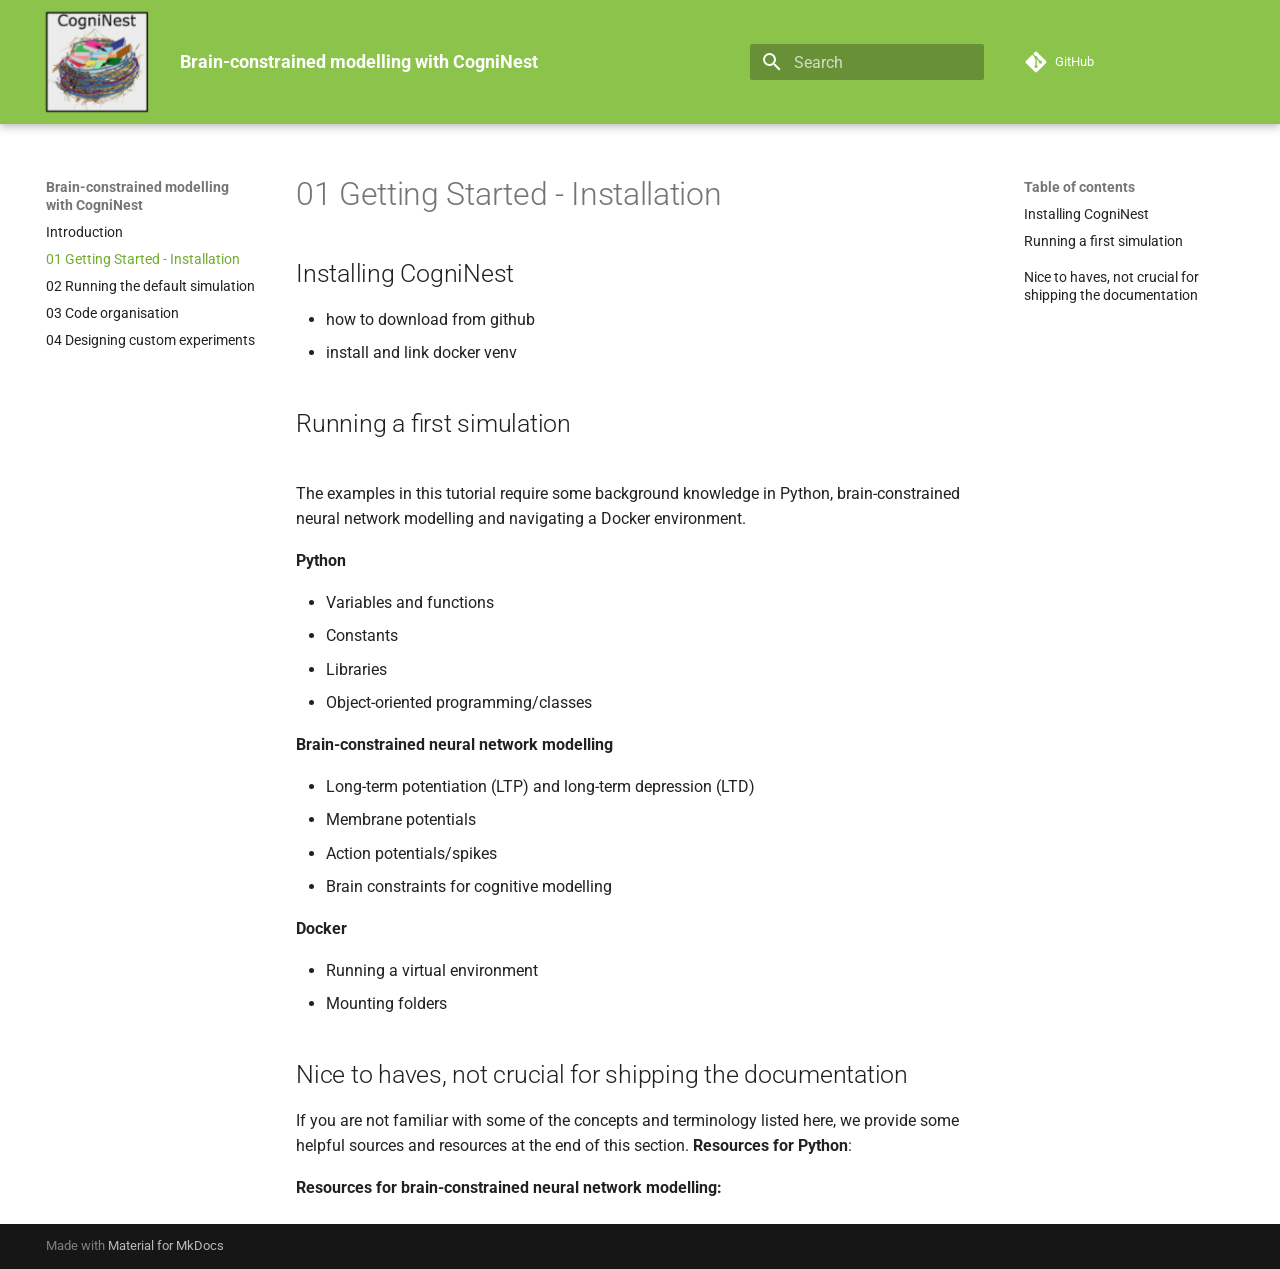
==== 01 Getting started/index.html @ e07902bb "Deployed 15a9812 with MkDocs version: 1.6.1" ====
<!doctype html>
<html lang="en" class="no-js">
  <head>
    
      <meta charset="utf-8">
      <meta name="viewport" content="width=device-width,initial-scale=1">
      
      
        <meta name="author" content="Fynn Dobler">
      
      
      
        <link rel="prev" href="..">
      
      
        <link rel="next" href="../02%20Running%20the%20default%20simulation/">
      
      
        
      
      
      <link rel="icon" href="../img/cogninest_logo.png">
      <meta name="generator" content="mkdocs-1.6.1, mkdocs-material-9.7.6">
    
    
      
        <title>01 Getting Started - Installation - Brain-constrained modelling with CogniNest</title>
      
    
    
      <link rel="stylesheet" href="../assets/stylesheets/main.484c7ddc.min.css">
      
        
        <link rel="stylesheet" href="../assets/stylesheets/palette.ab4e12ef.min.css">
      
      


    
    
      
    
    
      
        
        
        <link rel="preconnect" href="https://fonts.gstatic.com" crossorigin>
        <link rel="stylesheet" href="https://fonts.googleapis.com/css?family=Roboto:300,300i,400,400i,700,700i%7CRoboto+Mono:400,400i,700,700i&display=fallback">
        <style>:root{--md-text-font:"Roboto";--md-code-font:"Roboto Mono"}</style>
      
    
    
      <link rel="stylesheet" href="../stylesheets/extra.css">
    
    <script>__md_scope=new URL("..",location),__md_hash=e=>[...e].reduce(((e,_)=>(e<<5)-e+_.charCodeAt(0)),0),__md_get=(e,_=localStorage,t=__md_scope)=>JSON.parse(_.getItem(t.pathname+"."+e)),__md_set=(e,_,t=localStorage,a=__md_scope)=>{try{t.setItem(a.pathname+"."+e,JSON.stringify(_))}catch(e){}}</script>
    
      

    
    
  </head>
  
  
    
    
    
    
    
    <body dir="ltr" data-md-color-scheme="default" data-md-color-primary="light-green" data-md-color-accent="light-blue">
  
    
    <input class="md-toggle" data-md-toggle="drawer" type="checkbox" id="__drawer" autocomplete="off">
    <input class="md-toggle" data-md-toggle="search" type="checkbox" id="__search" autocomplete="off">
    <label class="md-overlay" for="__drawer"></label>
    <div data-md-component="skip">
      
        
        <a href="#01-getting-started-installation" class="md-skip">
          Skip to content
        </a>
      
    </div>
    <div data-md-component="announce">
      
    </div>
    
    
      

  

<header class="md-header md-header--shadow" data-md-component="header">
  <nav class="md-header__inner md-grid" aria-label="Header">
    <a href=".." title="Brain-constrained modelling with CogniNest" class="md-header__button md-logo" aria-label="Brain-constrained modelling with CogniNest" data-md-component="logo">
      
  <img src="../img/cogninest_logo.png" alt="logo">

    </a>
    <label class="md-header__button md-icon" for="__drawer">
      
      <svg xmlns="http://www.w3.org/2000/svg" viewBox="0 0 24 24"><path d="M3 6h18v2H3zm0 5h18v2H3zm0 5h18v2H3z"/></svg>
    </label>
    <div class="md-header__title" data-md-component="header-title">
      <div class="md-header__ellipsis">
        <div class="md-header__topic">
          <span class="md-ellipsis">
            Brain-constrained modelling with CogniNest
          </span>
        </div>
        <div class="md-header__topic" data-md-component="header-topic">
          <span class="md-ellipsis">
            
              01 Getting Started - Installation
            
          </span>
        </div>
      </div>
    </div>
    
      
    
    
    
    
      
      
        <label class="md-header__button md-icon" for="__search">
          
          <svg xmlns="http://www.w3.org/2000/svg" viewBox="0 0 24 24"><path d="M9.5 3A6.5 6.5 0 0 1 16 9.5c0 1.61-.59 3.09-1.56 4.23l.27.27h.79l5 5-1.5 1.5-5-5v-.79l-.27-.27A6.52 6.52 0 0 1 9.5 16 6.5 6.5 0 0 1 3 9.5 6.5 6.5 0 0 1 9.5 3m0 2C7 5 5 7 5 9.5S7 14 9.5 14 14 12 14 9.5 12 5 9.5 5"/></svg>
        </label>
        <div class="md-search" data-md-component="search" role="dialog">
  <label class="md-search__overlay" for="__search"></label>
  <div class="md-search__inner" role="search">
    <form class="md-search__form" name="search">
      <input type="text" class="md-search__input" name="query" aria-label="Search" placeholder="Search" autocapitalize="off" autocorrect="off" autocomplete="off" spellcheck="false" data-md-component="search-query" required>
      <label class="md-search__icon md-icon" for="__search">
        
        <svg xmlns="http://www.w3.org/2000/svg" viewBox="0 0 24 24"><path d="M9.5 3A6.5 6.5 0 0 1 16 9.5c0 1.61-.59 3.09-1.56 4.23l.27.27h.79l5 5-1.5 1.5-5-5v-.79l-.27-.27A6.52 6.52 0 0 1 9.5 16 6.5 6.5 0 0 1 3 9.5 6.5 6.5 0 0 1 9.5 3m0 2C7 5 5 7 5 9.5S7 14 9.5 14 14 12 14 9.5 12 5 9.5 5"/></svg>
        
        <svg xmlns="http://www.w3.org/2000/svg" viewBox="0 0 24 24"><path d="M20 11v2H8l5.5 5.5-1.42 1.42L4.16 12l7.92-7.92L13.5 5.5 8 11z"/></svg>
      </label>
      <nav class="md-search__options" aria-label="Search">
        
        <button type="reset" class="md-search__icon md-icon" title="Clear" aria-label="Clear" tabindex="-1">
          
          <svg xmlns="http://www.w3.org/2000/svg" viewBox="0 0 24 24"><path d="M19 6.41 17.59 5 12 10.59 6.41 5 5 6.41 10.59 12 5 17.59 6.41 19 12 13.41 17.59 19 19 17.59 13.41 12z"/></svg>
        </button>
      </nav>
      
    </form>
    <div class="md-search__output">
      <div class="md-search__scrollwrap" tabindex="0" data-md-scrollfix>
        <div class="md-search-result" data-md-component="search-result">
          <div class="md-search-result__meta">
            Initializing search
          </div>
          <ol class="md-search-result__list" role="presentation"></ol>
        </div>
      </div>
    </div>
  </div>
</div>
      
    
    
      <div class="md-header__source">
        <a href="https://github.com/MaximeCarriere/cogninest" title="Go to repository" class="md-source" data-md-component="source">
  <div class="md-source__icon md-icon">
    
    <svg xmlns="http://www.w3.org/2000/svg" viewBox="0 0 448 512"><!--! Font Awesome Free 7.1.0 by @fontawesome - https://fontawesome.com License - https://fontawesome.com/license/free (Icons: CC BY 4.0, Fonts: SIL OFL 1.1, Code: MIT License) Copyright 2025 Fonticons, Inc.--><path d="M439.6 236.1 244 40.5c-5.4-5.5-12.8-8.5-20.4-8.5s-15 3-20.4 8.4L162.5 81l51.5 51.5c27.1-9.1 52.7 16.8 43.4 43.7l49.7 49.7c34.2-11.8 61.2 31 35.5 56.7-26.5 26.5-70.2-2.9-56-37.3L240.3 199v121.9c25.3 12.5 22.3 41.8 9.1 55-6.4 6.4-15.2 10.1-24.3 10.1s-17.8-3.6-24.3-10.1c-17.6-17.6-11.1-46.9 11.2-56v-123c-20.8-8.5-24.6-30.7-18.6-45L142.6 101 8.5 235.1C3 240.6 0 247.9 0 255.5s3 15 8.5 20.4l195.6 195.7c5.4 5.4 12.7 8.4 20.4 8.4s15-3 20.4-8.4l194.7-194.7c5.4-5.4 8.4-12.8 8.4-20.4s-3-15-8.4-20.4"/></svg>
  </div>
  <div class="md-source__repository">
    GitHub
  </div>
</a>
      </div>
    
  </nav>
  
</header>
    
    <div class="md-container" data-md-component="container">
      
      
        
          
        
      
      <main class="md-main" data-md-component="main">
        <div class="md-main__inner md-grid">
          
            
              
              <div class="md-sidebar md-sidebar--primary" data-md-component="sidebar" data-md-type="navigation" >
                <div class="md-sidebar__scrollwrap">
                  <div class="md-sidebar__inner">
                    



<nav class="md-nav md-nav--primary" aria-label="Navigation" data-md-level="0">
  <label class="md-nav__title" for="__drawer">
    <a href=".." title="Brain-constrained modelling with CogniNest" class="md-nav__button md-logo" aria-label="Brain-constrained modelling with CogniNest" data-md-component="logo">
      
  <img src="../img/cogninest_logo.png" alt="logo">

    </a>
    Brain-constrained modelling with CogniNest
  </label>
  
    <div class="md-nav__source">
      <a href="https://github.com/MaximeCarriere/cogninest" title="Go to repository" class="md-source" data-md-component="source">
  <div class="md-source__icon md-icon">
    
    <svg xmlns="http://www.w3.org/2000/svg" viewBox="0 0 448 512"><!--! Font Awesome Free 7.1.0 by @fontawesome - https://fontawesome.com License - https://fontawesome.com/license/free (Icons: CC BY 4.0, Fonts: SIL OFL 1.1, Code: MIT License) Copyright 2025 Fonticons, Inc.--><path d="M439.6 236.1 244 40.5c-5.4-5.5-12.8-8.5-20.4-8.5s-15 3-20.4 8.4L162.5 81l51.5 51.5c27.1-9.1 52.7 16.8 43.4 43.7l49.7 49.7c34.2-11.8 61.2 31 35.5 56.7-26.5 26.5-70.2-2.9-56-37.3L240.3 199v121.9c25.3 12.5 22.3 41.8 9.1 55-6.4 6.4-15.2 10.1-24.3 10.1s-17.8-3.6-24.3-10.1c-17.6-17.6-11.1-46.9 11.2-56v-123c-20.8-8.5-24.6-30.7-18.6-45L142.6 101 8.5 235.1C3 240.6 0 247.9 0 255.5s3 15 8.5 20.4l195.6 195.7c5.4 5.4 12.7 8.4 20.4 8.4s15-3 20.4-8.4l194.7-194.7c5.4-5.4 8.4-12.8 8.4-20.4s-3-15-8.4-20.4"/></svg>
  </div>
  <div class="md-source__repository">
    GitHub
  </div>
</a>
    </div>
  
  <ul class="md-nav__list" data-md-scrollfix>
    
      
      
  
  
  
  
    <li class="md-nav__item">
      <a href=".." class="md-nav__link">
        
  
  
  <span class="md-ellipsis">
    
  
    Introduction
  

    
  </span>
  
  

      </a>
    </li>
  

    
      
      
  
  
    
  
  
  
    <li class="md-nav__item md-nav__item--active">
      
      <input class="md-nav__toggle md-toggle" type="checkbox" id="__toc">
      
      
        
      
      
        <label class="md-nav__link md-nav__link--active" for="__toc">
          
  
  
  <span class="md-ellipsis">
    
  
    01 Getting Started - Installation
  

    
  </span>
  
  

          <span class="md-nav__icon md-icon"></span>
        </label>
      
      <a href="./" class="md-nav__link md-nav__link--active">
        
  
  
  <span class="md-ellipsis">
    
  
    01 Getting Started - Installation
  

    
  </span>
  
  

      </a>
      
        

<nav class="md-nav md-nav--secondary" aria-label="Table of contents">
  
  
  
    
  
  
    <label class="md-nav__title" for="__toc">
      <span class="md-nav__icon md-icon"></span>
      Table of contents
    </label>
    <ul class="md-nav__list" data-md-component="toc" data-md-scrollfix>
      
        <li class="md-nav__item">
  <a href="#installing-cogninest" class="md-nav__link">
    <span class="md-ellipsis">
      
        Installing CogniNest
      
    </span>
  </a>
  
</li>
      
        <li class="md-nav__item">
  <a href="#running-a-first-simulation" class="md-nav__link">
    <span class="md-ellipsis">
      
        Running a first simulation
      
    </span>
  </a>
  
</li>
      
        <li class="md-nav__item">
  <a href="#_1" class="md-nav__link">
    <span class="md-ellipsis">
      
        
      
    </span>
  </a>
  
</li>
      
        <li class="md-nav__item">
  <a href="#nice-to-haves-not-crucial-for-shipping-the-documentation" class="md-nav__link">
    <span class="md-ellipsis">
      
        Nice to haves, not crucial for shipping the documentation
      
    </span>
  </a>
  
</li>
      
    </ul>
  
</nav>
      
    </li>
  

    
      
      
  
  
  
  
    <li class="md-nav__item">
      <a href="../02%20Running%20the%20default%20simulation/" class="md-nav__link">
        
  
  
  <span class="md-ellipsis">
    
  
    02 Running the default simulation
  

    
  </span>
  
  

      </a>
    </li>
  

    
      
      
  
  
  
  
    <li class="md-nav__item">
      <a href="../03%20Code%20organisation/" class="md-nav__link">
        
  
  
  <span class="md-ellipsis">
    
  
    03 Code organisation
  

    
  </span>
  
  

      </a>
    </li>
  

    
      
      
  
  
  
  
    <li class="md-nav__item">
      <a href="../04%20Designing%20custom%20experiments/" class="md-nav__link">
        
  
  
  <span class="md-ellipsis">
    
  
    04 Designing custom experiments
  

    
  </span>
  
  

      </a>
    </li>
  

    
  </ul>
</nav>
                  </div>
                </div>
              </div>
            
            
              
              <div class="md-sidebar md-sidebar--secondary" data-md-component="sidebar" data-md-type="toc" >
                <div class="md-sidebar__scrollwrap">
                  <div class="md-sidebar__inner">
                    

<nav class="md-nav md-nav--secondary" aria-label="Table of contents">
  
  
  
    
  
  
    <label class="md-nav__title" for="__toc">
      <span class="md-nav__icon md-icon"></span>
      Table of contents
    </label>
    <ul class="md-nav__list" data-md-component="toc" data-md-scrollfix>
      
        <li class="md-nav__item">
  <a href="#installing-cogninest" class="md-nav__link">
    <span class="md-ellipsis">
      
        Installing CogniNest
      
    </span>
  </a>
  
</li>
      
        <li class="md-nav__item">
  <a href="#running-a-first-simulation" class="md-nav__link">
    <span class="md-ellipsis">
      
        Running a first simulation
      
    </span>
  </a>
  
</li>
      
        <li class="md-nav__item">
  <a href="#_1" class="md-nav__link">
    <span class="md-ellipsis">
      
        
      
    </span>
  </a>
  
</li>
      
        <li class="md-nav__item">
  <a href="#nice-to-haves-not-crucial-for-shipping-the-documentation" class="md-nav__link">
    <span class="md-ellipsis">
      
        Nice to haves, not crucial for shipping the documentation
      
    </span>
  </a>
  
</li>
      
    </ul>
  
</nav>
                  </div>
                </div>
              </div>
            
          
          
            <div class="md-content" data-md-component="content">
              
              <article class="md-content__inner md-typeset">
                
                  


  
  


<h1 id="01-getting-started-installation">01 Getting Started - Installation</h1>
<h2 id="installing-cogninest">Installing CogniNest</h2>
<ul>
<li>how to download from github</li>
<li>install and link docker venv</li>
</ul>
<h2 id="running-a-first-simulation">Running a first simulation</h2>
<h2 id="_1"></h2>
<p>The examples in this tutorial require some background knowledge in Python, brain-constrained neural network modelling and navigating a Docker environment.</p>
<p><strong>Python</strong></p>
<ul>
<li>Variables and functions</li>
<li>Constants</li>
<li>Libraries</li>
<li>Object-oriented programming/classes</li>
</ul>
<p><strong>Brain-constrained neural network modelling</strong></p>
<ul>
<li>Long-term potentiation (LTP) and long-term depression (LTD)</li>
<li>Membrane potentials</li>
<li>Action potentials/spikes</li>
<li>Brain constraints for cognitive modelling</li>
</ul>
<p><strong>Docker</strong></p>
<ul>
<li>Running a virtual environment</li>
<li>Mounting folders</li>
</ul>
<h2 id="nice-to-haves-not-crucial-for-shipping-the-documentation">Nice to haves, not crucial for shipping the documentation</h2>
<p>If you are not familiar with some of the concepts and terminology listed here, we provide some helpful sources and resources at the end of this section.
<strong>Resources for Python</strong>: </p>
<p><strong>Resources for brain-constrained neural network modelling:</strong></p>












                
              </article>
            </div>
          
          
<script>var target=document.getElementById(location.hash.slice(1));target&&target.name&&(target.checked=target.name.startsWith("__tabbed_"))</script>
        </div>
        
      </main>
      
        <footer class="md-footer">
  
  <div class="md-footer-meta md-typeset">
    <div class="md-footer-meta__inner md-grid">
      <div class="md-copyright">
  
  
    Made with
    <a href="https://squidfunk.github.io/mkdocs-material/" target="_blank" rel="noopener">
      Material for MkDocs
    </a>
  
</div>
      
    </div>
  </div>
</footer>
      
    </div>
    <div class="md-dialog" data-md-component="dialog">
      <div class="md-dialog__inner md-typeset"></div>
    </div>
    
    
    
      
      
      <script id="__config" type="application/json">{"annotate": null, "base": "..", "features": [], "search": "../assets/javascripts/workers/search.2c215733.min.js", "tags": null, "translations": {"clipboard.copied": "Copied to clipboard", "clipboard.copy": "Copy to clipboard", "search.result.more.one": "1 more on this page", "search.result.more.other": "# more on this page", "search.result.none": "No matching documents", "search.result.one": "1 matching document", "search.result.other": "# matching documents", "search.result.placeholder": "Type to start searching", "search.result.term.missing": "Missing", "select.version": "Select version"}, "version": null}</script>
    
    
      <script src="../assets/javascripts/bundle.79ae519e.min.js"></script>
      
    
  </body>
</html>
---- assets/stylesheets/main.484c7ddc.min.css ----
@charset "UTF-8";html{-webkit-text-size-adjust:none;-moz-text-size-adjust:none;text-size-adjust:none;box-sizing:border-box}*,:after,:before{box-sizing:inherit}@media (prefers-reduced-motion){*,:after,:before{transition:none!important}}body{margin:0}a,button,input,label{-webkit-tap-highlight-color:transparent}a{color:inherit;text-decoration:none}hr{border:0;box-sizing:initial;display:block;height:.05rem;overflow:visible;padding:0}small{font-size:80%}sub,sup{line-height:1em}img{border-style:none}table{border-collapse:initial;border-spacing:0}td,th{font-weight:400;vertical-align:top}button{background:#0000;border:0;font-family:inherit;font-size:inherit;margin:0;padding:0}input{border:0;outline:none}:root{--md-primary-fg-color:#4051b5;--md-primary-fg-color--light:#5d6cc0;--md-primary-fg-color--dark:#303fa1;--md-primary-bg-color:#fff;--md-primary-bg-color--light:#ffffffb3;--md-accent-fg-color:#526cfe;--md-accent-fg-color--transparent:#526cfe1a;--md-accent-bg-color:#fff;--md-accent-bg-color--light:#ffffffb3}[data-md-color-scheme=default]{color-scheme:light}[data-md-color-scheme=default] img[src$="#gh-dark-mode-only"],[data-md-color-scheme=default] img[src$="#only-dark"]{display:none}:root,[data-md-color-scheme=default]{--md-hue:225deg;--md-default-fg-color:#000000de;--md-default-fg-color--light:#0000008a;--md-default-fg-color--lighter:#00000052;--md-default-fg-color--lightest:#00000012;--md-default-bg-color:#fff;--md-default-bg-color--light:#ffffffb3;--md-default-bg-color--lighter:#ffffff4d;--md-default-bg-color--lightest:#ffffff1f;--md-code-fg-color:#36464e;--md-code-bg-color:#f5f5f5;--md-code-bg-color--light:#f5f5f5b3;--md-code-bg-color--lighter:#f5f5f54d;--md-code-hl-color:#4287ff;--md-code-hl-color--light:#4287ff1a;--md-code-hl-number-color:#d52a2a;--md-code-hl-special-color:#db1457;--md-code-hl-function-color:#a846b9;--md-code-hl-constant-color:#6e59d9;--md-code-hl-keyword-color:#3f6ec6;--md-code-hl-string-color:#1c7d4d;--md-code-hl-name-color:var(--md-code-fg-color);--md-code-hl-operator-color:var(--md-default-fg-color--light);--md-code-hl-punctuation-color:var(--md-default-fg-color--light);--md-code-hl-comment-color:var(--md-default-fg-color--light);--md-code-hl-generic-color:var(--md-default-fg-color--light);--md-code-hl-variable-color:var(--md-default-fg-color--light);--md-typeset-color:var(--md-default-fg-color);--md-typeset-a-color:var(--md-primary-fg-color);--md-typeset-del-color:#f5503d26;--md-typeset-ins-color:#0bd57026;--md-typeset-kbd-color:#fafafa;--md-typeset-kbd-accent-color:#fff;--md-typeset-kbd-border-color:#b8b8b8;--md-typeset-mark-color:#ffff0080;--md-typeset-table-color:#0000001f;--md-typeset-table-color--light:rgba(0,0,0,.035);--md-admonition-fg-color:var(--md-default-fg-color);--md-admonition-bg-color:var(--md-default-bg-color);--md-warning-fg-color:#000000de;--md-warning-bg-color:#ff9;--md-footer-fg-color:#fff;--md-footer-fg-color--light:#ffffffb3;--md-footer-fg-color--lighter:#ffffff73;--md-footer-bg-color:#000000de;--md-footer-bg-color--dark:#00000052;--md-shadow-z1:0 0.2rem 0.5rem #0000000d,0 0 0.05rem #0000001a;--md-shadow-z2:0 0.2rem 0.5rem #0000001a,0 0 0.05rem #00000040;--md-shadow-z3:0 0.2rem 0.5rem #0003,0 0 0.05rem #00000059}.md-icon svg{fill:currentcolor;display:block;height:1.2rem;width:1.2rem}body{-webkit-font-smoothing:antialiased;-moz-osx-font-smoothing:grayscale;--md-text-font-family:var(--md-text-font,_),-apple-system,BlinkMacSystemFont,Helvetica,Arial,sans-serif;--md-code-font-family:var(--md-code-font,_),SFMono-Regular,Consolas,Menlo,monospace}aside,body,input{font-feature-settings:"kern","liga";color:var(--md-typeset-color);font-family:var(--md-text-font-family)}code,kbd,pre{font-feature-settings:"kern";font-family:var(--md-code-font-family)}:root{--md-typeset-table-sort-icon:url('data:image/svg+xml;charset=utf-8,<svg xmlns="http://www.w3.org/2000/svg" viewBox="0 0 24 24"><path d="m18 21-4-4h3V7h-3l4-4 4 4h-3v10h3M2 19v-2h10v2M2 13v-2h7v2M2 7V5h4v2z"/></svg>');--md-typeset-table-sort-icon--asc:url('data:image/svg+xml;charset=utf-8,<svg xmlns="http://www.w3.org/2000/svg" viewBox="0 0 24 24"><path d="M19 17h3l-4 4-4-4h3V3h2M2 17h10v2H2M6 5v2H2V5m0 6h7v2H2z"/></svg>');--md-typeset-table-sort-icon--desc:url('data:image/svg+xml;charset=utf-8,<svg xmlns="http://www.w3.org/2000/svg" viewBox="0 0 24 24"><path d="M19 7h3l-4-4-4 4h3v14h2M2 17h10v2H2M6 5v2H2V5m0 6h7v2H2z"/></svg>')}.md-typeset{-webkit-print-color-adjust:exact;color-adjust:exact;font-size:.8rem;line-height:1.6;overflow-wrap:break-word}@media print{.md-typeset{font-size:.68rem}}.md-typeset blockquote,.md-typeset dl,.md-typeset figure,.md-typeset ol,.md-typeset pre,.md-typeset ul{margin-bottom:1em;margin-top:1em}.md-typeset h1{color:var(--md-default-fg-color--light);font-size:2em;line-height:1.3;margin:0 0 1.25em}.md-typeset h1,.md-typeset h2{font-weight:300;letter-spacing:-.01em}.md-typeset h2{font-size:1.5625em;line-height:1.4;margin:1.6em 0 .64em}.md-typeset h3{font-size:1.25em;font-weight:400;letter-spacing:-.01em;line-height:1.5;margin:1.6em 0 .8em}.md-typeset h2+h3{margin-top:.8em}.md-typeset h4{font-weight:700;letter-spacing:-.01em;margin:1em 0}.md-typeset h5,.md-typeset h6{color:var(--md-default-fg-color--light);font-size:.8em;font-weight:700;letter-spacing:-.01em;margin:1.25em 0}.md-typeset h5{text-transform:uppercase}.md-typeset h5 code{text-transform:none}.md-typeset hr{border-bottom:.05rem solid var(--md-default-fg-color--lightest);display:flow-root;margin:1.5em 0}.md-typeset a{color:var(--md-typeset-a-color);word-break:break-word}.md-typeset a,.md-typeset a:before{transition:color 125ms}.md-typeset a:focus,.md-typeset a:hover{color:var(--md-accent-fg-color)}.md-typeset a:focus code,.md-typeset a:hover code{background-color:var(--md-accent-fg-color--transparent);color:var(--md-accent-fg-color)}.md-typeset a code{color:var(--md-typeset-a-color)}.md-typeset a.focus-visible{outline-color:var(--md-accent-fg-color);outline-offset:.2rem}.md-typeset code,.md-typeset kbd,.md-typeset pre{color:var(--md-code-fg-color);direction:ltr;font-variant-ligatures:none;transition:background-color 125ms}@media print{.md-typeset code,.md-typeset kbd,.md-typeset pre{white-space:pre-wrap}}.md-typeset code{background-color:var(--md-code-bg-color);border-radius:.1rem;-webkit-box-decoration-break:clone;box-decoration-break:clone;font-size:.85em;padding:0 .2941176471em;transition:color 125ms,background-color 125ms;word-break:break-word}.md-typeset code:not(.focus-visible){-webkit-tap-highlight-color:transparent;outline:none}.md-typeset pre{display:flow-root;line-height:1.4;position:relative}.md-typeset pre>code{-webkit-box-decoration-break:slice;box-decoration-break:slice;box-shadow:none;display:block;margin:0;outline-color:var(--md-accent-fg-color);overflow:auto;padding:.7720588235em 1.1764705882em;scrollbar-color:var(--md-default-fg-color--lighter) #0000;scrollbar-width:thin;touch-action:auto;word-break:normal}.md-typeset pre>code:hover{scrollbar-color:var(--md-accent-fg-color) #0000}.md-typeset pre>code::-webkit-scrollbar{height:.2rem;width:.2rem}.md-typeset pre>code::-webkit-scrollbar-thumb{background-color:var(--md-default-fg-color--lighter)}.md-typeset pre>code::-webkit-scrollbar-thumb:hover{background-color:var(--md-accent-fg-color)}.md-typeset kbd{background-color:var(--md-typeset-kbd-color);border-radius:.1rem;box-shadow:0 .1rem 0 .05rem var(--md-typeset-kbd-border-color),0 .1rem 0 var(--md-typeset-kbd-border-color),0 -.1rem .2rem var(--md-typeset-kbd-accent-color) inset;color:var(--md-default-fg-color);display:inline-block;font-size:.75em;padding:0 .6666666667em;vertical-align:text-top;word-break:break-word}.md-typeset mark{background-color:var(--md-typeset-mark-color);-webkit-box-decoration-break:clone;box-decoration-break:clone;color:inherit;word-break:break-word}.md-typeset abbr{cursor:help;text-decoration:none}.md-typeset [data-preview],.md-typeset abbr{border-bottom:.05rem dotted var(--md-default-fg-color--light)}.md-typeset small{opacity:.75}[dir=ltr] .md-typeset sub,[dir=ltr] .md-typeset sup{margin-left:.078125em}[dir=rtl] .md-typeset sub,[dir=rtl] .md-typeset sup{margin-right:.078125em}[dir=ltr] .md-typeset blockquote{padding-left:.6rem}[dir=rtl] .md-typeset blockquote{padding-right:.6rem}[dir=ltr] .md-typeset blockquote{border-left:.2rem solid var(--md-default-fg-color--lighter)}[dir=rtl] .md-typeset blockquote{border-right:.2rem solid var(--md-default-fg-color--lighter)}.md-typeset blockquote{color:var(--md-default-fg-color--light);margin-left:0;margin-right:0}.md-typeset ul{list-style-type:disc}.md-typeset ul[type]{list-style-type:revert-layer}[dir=ltr] .md-typeset ol,[dir=ltr] .md-typeset ul{margin-left:.625em}[dir=rtl] .md-typeset ol,[dir=rtl] .md-typeset ul{margin-right:.625em}.md-typeset ol,.md-typeset ul{padding:0}.md-typeset ol:not([hidden]),.md-typeset ul:not([hidden]){display:flow-root}.md-typeset ol ol,.md-typeset ul ol{list-style-type:lower-alpha}.md-typeset ol ol ol,.md-typeset ul ol ol{list-style-type:lower-roman}.md-typeset ol ol ol ol,.md-typeset ul ol ol ol{list-style-type:upper-alpha}.md-typeset ol ol ol ol ol,.md-typeset ul ol ol ol ol{list-style-type:upper-roman}.md-typeset ol[type],.md-typeset ul[type]{list-style-type:revert-layer}[dir=ltr] .md-typeset ol li,[dir=ltr] .md-typeset ul li{margin-left:1.25em}[dir=rtl] .md-typeset ol li,[dir=rtl] .md-typeset ul li{margin-right:1.25em}.md-typeset ol li,.md-typeset ul li{margin-bottom:.5em}.md-typeset ol li blockquote,.md-typeset ol li p,.md-typeset ul li blockquote,.md-typeset ul li p{margin:.5em 0}.md-typeset ol li:last-child,.md-typeset ul li:last-child{margin-bottom:0}[dir=ltr] .md-typeset ol li ol,[dir=ltr] .md-typeset ol li ul,[dir=ltr] .md-typeset ul li ol,[dir=ltr] .md-typeset ul li ul{margin-left:.625em}[dir=rtl] .md-typeset ol li ol,[dir=rtl] .md-typeset ol li ul,[dir=rtl] .md-typeset ul li ol,[dir=rtl] .md-typeset ul li ul{margin-right:.625em}.md-typeset ol li ol,.md-typeset ol li ul,.md-typeset ul li ol,.md-typeset ul li ul{margin-bottom:.5em;margin-top:.5em}[dir=ltr] .md-typeset dd{margin-left:1.875em}[dir=rtl] .md-typeset dd{margin-right:1.875em}.md-typeset dd{margin-bottom:1.5em;margin-top:1em}.md-typeset img,.md-typeset svg,.md-typeset video{height:auto;max-width:100%}.md-typeset img[align=left]{margin:1em 1em 1em 0}.md-typeset img[align=right]{margin:1em 0 1em 1em}.md-typeset img[align]:only-child{margin-top:0}.md-typeset figure{display:flow-root;margin:1em auto;max-width:100%;text-align:center;width:fit-content}.md-typeset figure img{display:block;margin:0 auto}.md-typeset figcaption{font-style:italic;margin:1em auto;max-width:24rem}.md-typeset iframe{max-width:100%}.md-typeset table:not([class]){background-color:var(--md-default-bg-color);border:.05rem solid var(--md-typeset-table-color);border-radius:.1rem;display:inline-block;font-size:.64rem;max-width:100%;overflow:auto;touch-action:auto}@media print{.md-typeset table:not([class]){display:table}}.md-typeset table:not([class])+*{margin-top:1.5em}.md-typeset table:not([class]) td>:first-child,.md-typeset table:not([class]) th>:first-child{margin-top:0}.md-typeset table:not([class]) td>:last-child,.md-typeset table:not([class]) th>:last-child{margin-bottom:0}.md-typeset table:not([class]) td:not([align]),.md-typeset table:not([class]) th:not([align]){text-align:left}[dir=rtl] .md-typeset table:not([class]) td:not([align]),[dir=rtl] .md-typeset table:not([class]) th:not([align]){text-align:right}.md-typeset table:not([class]) th{font-weight:700;min-width:5rem;padding:.9375em 1.25em;vertical-align:top}.md-typeset table:not([class]) td{border-top:.05rem solid var(--md-typeset-table-color);padding:.9375em 1.25em;vertical-align:top}.md-typeset table:not([class]) tbody tr{transition:background-color 125ms}.md-typeset table:not([class]) tbody tr:hover{background-color:var(--md-typeset-table-color--light);box-shadow:0 .05rem 0 var(--md-default-bg-color) inset}.md-typeset table:not([class]) a{word-break:normal}.md-typeset table th[role=columnheader]{cursor:pointer}[dir=ltr] .md-typeset table th[role=columnheader]:after{margin-left:.5em}[dir=rtl] .md-typeset table th[role=columnheader]:after{margin-right:.5em}.md-typeset table th[role=columnheader]:after{content:"";display:inline-block;height:1.2em;-webkit-mask-image:var(--md-typeset-table-sort-icon);mask-image:var(--md-typeset-table-sort-icon);-webkit-mask-repeat:no-repeat;mask-repeat:no-repeat;-webkit-mask-size:contain;mask-size:contain;transition:background-color 125ms;vertical-align:text-bottom;width:1.2em}.md-typeset table th[role=columnheader]:hover:after{background-color:var(--md-default-fg-color--lighter)}.md-typeset table th[role=columnheader][aria-sort=ascending]:after{background-color:var(--md-default-fg-color--light);-webkit-mask-image:var(--md-typeset-table-sort-icon--asc);mask-image:var(--md-typeset-table-sort-icon--asc)}.md-typeset table th[role=columnheader][aria-sort=descending]:after{background-color:var(--md-default-fg-color--light);-webkit-mask-image:var(--md-typeset-table-sort-icon--desc);mask-image:var(--md-typeset-table-sort-icon--desc)}.md-typeset__scrollwrap{margin:1em -.8rem;overflow-x:auto;touch-action:auto}.md-typeset__table{display:inline-block;margin-bottom:.5em;padding:0 .8rem}@media print{.md-typeset__table{display:block}}html .md-typeset__table table{display:table;margin:0;overflow:hidden;width:100%}@media screen and (max-width:44.984375em){.md-content__inner>pre{margin:1em -.8rem}.md-content__inner>pre code{border-radius:0}}.md-typeset .md-author{border-radius:100%;display:block;flex-shrink:0;height:1.6rem;overflow:hidden;position:relative;transition:color 125ms,transform 125ms;width:1.6rem}.md-typeset .md-author img{display:block}.md-typeset .md-author--more{background:var(--md-default-fg-color--lightest);color:var(--md-default-fg-color--lighter);font-size:.6rem;font-weight:700;line-height:1.6rem;text-align:center}.md-typeset .md-author--long{height:2.4rem;width:2.4rem}.md-typeset a.md-author{transform:scale(1)}.md-typeset a.md-author img{border-radius:100%;filter:grayscale(100%) opacity(75%);transition:filter 125ms}.md-typeset a.md-author:focus,.md-typeset a.md-author:hover{transform:scale(1.1);z-index:1}.md-typeset a.md-author:focus img,.md-typeset a.md-author:hover img{filter:grayscale(0)}.md-banner{background-color:var(--md-footer-bg-color);color:var(--md-footer-fg-color);overflow:auto}@media print{.md-banner{display:none}}.md-banner--warning{background-color:var(--md-warning-bg-color);color:var(--md-warning-fg-color)}.md-banner__inner{font-size:.7rem;margin:.6rem auto;padding:0 .8rem}[dir=ltr] .md-banner__button{float:right}[dir=rtl] .md-banner__button{float:left}.md-banner__button{color:inherit;cursor:pointer;transition:opacity .25s}.no-js .md-banner__button{display:none}.md-banner__button:hover{opacity:.7}html{font-size:125%;height:100%;overflow-x:hidden}@media screen and (min-width:100em){html{font-size:137.5%}}@media screen and (min-width:125em){html{font-size:150%}}body{background-color:var(--md-default-bg-color);display:flex;flex-direction:column;font-size:.5rem;min-height:100%;position:relative;width:100%}@media print{body{display:block}}@media screen and (max-width:59.984375em){body[data-md-scrolllock]{position:fixed}}.md-grid{margin-left:auto;margin-right:auto;max-width:61rem}.md-container{display:flex;flex-direction:column;flex-grow:1}@media print{.md-container{display:block}}.md-main{flex-grow:1}.md-main__inner{display:flex;height:100%;margin-top:1.5rem}.md-ellipsis{overflow:hidden;text-overflow:ellipsis}.md-toggle{display:none}.md-option{height:0;opacity:0;position:absolute;width:0}.md-option:checked+label:not([hidden]){display:block}.md-option.focus-visible+label{outline-color:var(--md-accent-fg-color);outline-style:auto}.md-skip{background-color:var(--md-default-fg-color);border-radius:.1rem;color:var(--md-default-bg-color);font-size:.64rem;margin:.5rem;opacity:0;outline-color:var(--md-accent-fg-color);padding:.3rem .5rem;position:fixed;transform:translateY(.4rem);z-index:-1}.md-skip:focus{opacity:1;transform:translateY(0);transition:transform .25s cubic-bezier(.4,0,.2,1),opacity 175ms 75ms;z-index:10}@page{margin:25mm}:root{--md-clipboard-icon:url('data:image/svg+xml;charset=utf-8,<svg xmlns="http://www.w3.org/2000/svg" viewBox="0 0 24 24"><path d="M19 21H8V7h11m0-2H8a2 2 0 0 0-2 2v14a2 2 0 0 0 2 2h11a2 2 0 0 0 2-2V7a2 2 0 0 0-2-2m-3-4H4a2 2 0 0 0-2 2v14h2V3h12z"/></svg>')}.md-clipboard{border-radius:.1rem;color:var(--md-default-fg-color--lightest);cursor:pointer;height:1.5em;outline-color:var(--md-accent-fg-color);outline-offset:.1rem;transition:color .25s;width:1.5em;z-index:1}@media print{.md-clipboard{display:none}}.md-clipboard:not(.focus-visible){-webkit-tap-highlight-color:transparent;outline:none}:hover>.md-clipboard{color:var(--md-default-fg-color--light)}.md-clipboard:focus,.md-clipboard:hover{color:var(--md-accent-fg-color)}.md-clipboard:after{background-color:currentcolor;content:"";display:block;height:1.125em;margin:0 auto;-webkit-mask-image:var(--md-clipboard-icon);mask-image:var(--md-clipboard-icon);-webkit-mask-position:center;mask-position:center;-webkit-mask-repeat:no-repeat;mask-repeat:no-repeat;-webkit-mask-size:contain;mask-size:contain;width:1.125em}.md-clipboard--inline{cursor:pointer}.md-clipboard--inline code{transition:color .25s,background-color .25s}.md-clipboard--inline:focus code,.md-clipboard--inline:hover code{background-color:var(--md-accent-fg-color--transparent);color:var(--md-accent-fg-color)}:root{--md-code-select-icon:url('data:image/svg+xml;charset=utf-8,<svg xmlns="http://www.w3.org/2000/svg" viewBox="0 0 24 24"><path d="M19 19h-4v2h4c1.1 0 2-.9 2-2v-4h-2m0-12h-4v2h4v4h2V5c0-1.1-.9-2-2-2M5 5h4V3H5c-1.1 0-2 .9-2 2v4h2m0 6H3v4c0 1.1.9 2 2 2h4v-2H5zm2-4h2v2H7zm4 0h2v2h-2zm4 0h2v2h-2zM7 7h2v2H7zm4 0h2v2h-2zm4 0h2v2h-2zm-8 8h2v2H7zm4 0h2v2h-2zm4 0h2v2h-2z"/></svg>');--md-code-copy-icon:url('data:image/svg+xml;charset=utf-8,<svg xmlns="http://www.w3.org/2000/svg" viewBox="0 0 24 24"><path d="M19 21H8V7h11m0-2H8a2 2 0 0 0-2 2v14a2 2 0 0 0 2 2h11a2 2 0 0 0 2-2V7a2 2 0 0 0-2-2m-3-4H4a2 2 0 0 0-2 2v14h2V3h12z"/></svg>')}.md-typeset .md-code__content{display:grid}.md-code__nav{background-color:var(--md-code-bg-color--lighter);border-radius:.1rem;display:flex;gap:.2rem;padding:.2rem;position:absolute;right:.25em;top:.25em;transition:background-color .25s;z-index:1}:hover>.md-code__nav{background-color:var(--md-code-bg-color--light)}.md-code__button{color:var(--md-default-fg-color--lightest);cursor:pointer;display:block;height:1.5em;outline-color:var(--md-accent-fg-color);outline-offset:.1rem;transition:color .25s;width:1.5em}:hover>*>.md-code__button{color:var(--md-default-fg-color--light)}.md-code__button.focus-visible,.md-code__button:hover{color:var(--md-accent-fg-color)}.md-code__button--active{color:var(--md-default-fg-color)!important}.md-code__button:after{background-color:currentcolor;content:"";display:block;height:1.125em;margin:0 auto;-webkit-mask-position:center;mask-position:center;-webkit-mask-repeat:no-repeat;mask-repeat:no-repeat;-webkit-mask-size:contain;mask-size:contain;width:1.125em}.md-code__button[data-md-type=select]:after{-webkit-mask-image:var(--md-code-select-icon);mask-image:var(--md-code-select-icon)}.md-code__button[data-md-type=copy]:after{-webkit-mask-image:var(--md-code-copy-icon);mask-image:var(--md-code-copy-icon)}@keyframes consent{0%{opacity:0;transform:translateY(100%)}to{opacity:1;transform:translateY(0)}}@keyframes overlay{0%{opacity:0}to{opacity:1}}.md-consent__overlay{animation:overlay .25s both;-webkit-backdrop-filter:blur(.1rem);backdrop-filter:blur(.1rem);background-color:#0000008a;height:100%;opacity:1;position:fixed;top:0;width:100%;z-index:5}.md-consent__inner{animation:consent .5s cubic-bezier(.1,.7,.1,1) both;background-color:var(--md-default-bg-color);border:0;border-radius:.1rem;bottom:0;box-shadow:0 0 .2rem #0000001a,0 .2rem .4rem #0003;max-height:100%;overflow:auto;padding:0;position:fixed;width:100%;z-index:5}.md-consent__form{padding:.8rem}.md-consent__settings{display:none;margin:1em 0}input:checked+.md-consent__settings{display:block}.md-consent__controls{margin-bottom:.8rem}.md-typeset .md-consent__controls .md-button{display:inline}@media screen and (max-width:44.984375em){.md-typeset .md-consent__controls .md-button{display:block;margin-top:.4rem;text-align:center;width:100%}}.md-consent label{cursor:pointer}.md-content{flex-grow:1;min-width:0}.md-content__inner{margin:0 .8rem 1.2rem;padding-top:.6rem}@media screen and (min-width:76.25em){[dir=ltr] .md-sidebar--primary:not([hidden])~.md-content>.md-content__inner{margin-left:1.2rem}[dir=ltr] .md-sidebar--secondary:not([hidden])~.md-content>.md-content__inner,[dir=rtl] .md-sidebar--primary:not([hidden])~.md-content>.md-content__inner{margin-right:1.2rem}[dir=rtl] .md-sidebar--secondary:not([hidden])~.md-content>.md-content__inner{margin-left:1.2rem}}.md-content__inner:before{content:"";display:block;height:.4rem}.md-content__inner>:last-child{margin-bottom:0}[dir=ltr] .md-content__button{float:right}[dir=rtl] .md-content__button{float:left}[dir=ltr] .md-content__button{margin-left:.4rem}[dir=rtl] .md-content__button{margin-right:.4rem}.md-content__button{margin:.4rem 0;padding:0}@media print{.md-content__button{display:none}}.md-typeset .md-content__button{color:var(--md-default-fg-color--lighter)}.md-content__button svg{display:inline;vertical-align:top}[dir=rtl] .md-content__button svg{transform:scaleX(-1)}[dir=ltr] .md-dialog{right:.8rem}[dir=rtl] .md-dialog{left:.8rem}.md-dialog{background-color:var(--md-default-fg-color);border-radius:.1rem;bottom:.8rem;box-shadow:var(--md-shadow-z3);min-width:11.1rem;opacity:0;padding:.4rem .6rem;pointer-events:none;position:fixed;transform:translateY(100%);transition:transform 0ms .4s,opacity .4s;z-index:4}@media print{.md-dialog{display:none}}.md-dialog--active{opacity:1;pointer-events:auto;transform:translateY(0);transition:transform .4s cubic-bezier(.075,.85,.175,1),opacity .4s}.md-dialog__inner{color:var(--md-default-bg-color);font-size:.7rem}.md-feedback{margin:2em 0 1em;text-align:center}.md-feedback fieldset{border:none;margin:0;padding:0}.md-feedback__title{font-weight:700;margin:1em auto}.md-feedback__inner{position:relative}.md-feedback__list{display:flex;flex-wrap:wrap;place-content:baseline center;position:relative}.md-feedback__list:hover .md-icon:not(:disabled){color:var(--md-default-fg-color--lighter)}:disabled .md-feedback__list{min-height:1.8rem}.md-feedback__icon{color:var(--md-default-fg-color--light);cursor:pointer;flex-shrink:0;margin:0 .1rem;transition:color 125ms}.md-feedback__icon:not(:disabled).md-icon:hover{color:var(--md-accent-fg-color)}.md-feedback__icon:disabled{color:var(--md-default-fg-color--lightest);pointer-events:none}.md-feedback__note{opacity:0;position:relative;transform:translateY(.4rem);transition:transform .4s cubic-bezier(.1,.7,.1,1),opacity .15s}.md-feedback__note>*{margin:0 auto;max-width:16rem}:disabled .md-feedback__note{opacity:1;transform:translateY(0)}@media print{.md-feedback{display:none}}.md-footer{background-color:var(--md-footer-bg-color);color:var(--md-footer-fg-color)}@media print{.md-footer{display:none}}.md-footer__inner{justify-content:space-between;overflow:auto;padding:.2rem}.md-footer__inner:not([hidden]){display:flex}.md-footer__link{align-items:end;display:flex;flex-grow:0.01;margin-bottom:.4rem;margin-top:1rem;max-width:100%;outline-color:var(--md-accent-fg-color);overflow:hidden;transition:opacity .25s}.md-footer__link:focus,.md-footer__link:hover{opacity:.7}[dir=rtl] .md-footer__link svg{transform:scaleX(-1)}@media screen and (max-width:44.984375em){.md-footer__link--prev{flex-shrink:0}.md-footer__link--prev .md-footer__title{display:none}}[dir=ltr] .md-footer__link--next{margin-left:auto}[dir=rtl] .md-footer__link--next{margin-right:auto}.md-footer__link--next{text-align:right}[dir=rtl] .md-footer__link--next{text-align:left}.md-footer__title{flex-grow:1;font-size:.9rem;margin-bottom:.7rem;max-width:calc(100% - 2.4rem);padding:0 1rem;white-space:nowrap}.md-footer__button{margin:.2rem;padding:.4rem}.md-footer__direction{font-size:.64rem;opacity:.7}.md-footer-meta{background-color:var(--md-footer-bg-color--dark)}.md-footer-meta__inner{display:flex;flex-wrap:wrap;justify-content:space-between;padding:.2rem}html .md-footer-meta.md-typeset a{color:var(--md-footer-fg-color--light)}html .md-footer-meta.md-typeset a:focus,html .md-footer-meta.md-typeset a:hover{color:var(--md-footer-fg-color)}.md-copyright{color:var(--md-footer-fg-color--lighter);font-size:.64rem;margin:auto .6rem;padding:.4rem 0;width:100%}@media screen and (min-width:45em){.md-copyright{width:auto}}.md-copyright__highlight{color:var(--md-footer-fg-color--light)}.md-social{display:inline-flex;gap:.2rem;margin:0 .4rem;padding:.2rem 0 .6rem}@media screen and (min-width:45em){.md-social{padding:.6rem 0}}.md-social__link{display:inline-block;height:1.6rem;text-align:center;width:1.6rem}.md-social__link:before{line-height:1.9}.md-social__link svg{fill:currentcolor;max-height:.8rem;vertical-align:-25%}.md-typeset .md-button{border:.1rem solid;border-radius:.1rem;color:var(--md-primary-fg-color);cursor:pointer;display:inline-block;font-weight:700;padding:.625em 2em;transition:color 125ms,background-color 125ms,border-color 125ms}.md-typeset .md-button--primary{background-color:var(--md-primary-fg-color);border-color:var(--md-primary-fg-color);color:var(--md-primary-bg-color)}.md-typeset .md-button:focus,.md-typeset .md-button:hover{background-color:var(--md-accent-fg-color);border-color:var(--md-accent-fg-color);color:var(--md-accent-bg-color)}[dir=ltr] .md-typeset .md-input{border-top-left-radius:.1rem}[dir=ltr] .md-typeset .md-input,[dir=rtl] .md-typeset .md-input{border-top-right-radius:.1rem}[dir=rtl] .md-typeset .md-input{border-top-left-radius:.1rem}.md-typeset .md-input{border-bottom:.1rem solid var(--md-default-fg-color--lighter);box-shadow:var(--md-shadow-z1);font-size:.8rem;height:1.8rem;padding:0 .6rem;transition:border .25s,box-shadow .25s}.md-typeset .md-input:focus,.md-typeset .md-input:hover{border-bottom-color:var(--md-accent-fg-color);box-shadow:var(--md-shadow-z2)}.md-typeset .md-input--stretch{width:100%}.md-header{background-color:var(--md-primary-fg-color);box-shadow:0 0 .2rem #0000,0 .2rem .4rem #0000;color:var(--md-primary-bg-color);display:block;left:0;position:sticky;right:0;top:0;z-index:4}@media print{.md-header{display:none}}.md-header[hidden]{transform:translateY(-100%);transition:transform .25s cubic-bezier(.8,0,.6,1),box-shadow .25s}.md-header--shadow{box-shadow:0 0 .2rem #0000001a,0 .2rem .4rem #0003;transition:transform .25s cubic-bezier(.1,.7,.1,1),box-shadow .25s}.md-header__inner{align-items:center;display:flex;padding:0 .2rem}.md-header__button{color:currentcolor;cursor:pointer;margin:.2rem;outline-color:var(--md-accent-fg-color);padding:.4rem;position:relative;transition:opacity .25s;vertical-align:middle;z-index:1}.md-header__button:hover{opacity:.7}.md-header__button:not([hidden]){display:inline-block}.md-header__button:not(.focus-visible){-webkit-tap-highlight-color:transparent;outline:none}.md-header__button.md-logo{margin:.2rem;padding:.4rem}@media screen and (max-width:76.234375em){.md-header__button.md-logo{display:none}}.md-header__button.md-logo img,.md-header__button.md-logo svg{fill:currentcolor;display:block;height:1.2rem;width:auto}@media screen and (min-width:60em){.md-header__button[for=__search]{display:none}}.no-js .md-header__button[for=__search]{display:none}[dir=rtl] .md-header__button[for=__search] svg{transform:scaleX(-1)}@media screen and (min-width:76.25em){.md-header__button[for=__drawer]{display:none}}.md-header__topic{display:flex;max-width:100%;position:absolute;transition:transform .4s cubic-bezier(.1,.7,.1,1),opacity .15s;white-space:nowrap}.md-header__topic+.md-header__topic{opacity:0;pointer-events:none;transform:translateX(1.25rem);transition:transform .4s cubic-bezier(1,.7,.1,.1),opacity .15s;z-index:-1}[dir=rtl] .md-header__topic+.md-header__topic{transform:translateX(-1.25rem)}.md-header__topic:first-child{font-weight:700}[dir=ltr] .md-header__title{margin-left:1rem;margin-right:.4rem}[dir=rtl] .md-header__title{margin-left:.4rem;margin-right:1rem}.md-header__title{flex-grow:1;font-size:.9rem;height:2.4rem;line-height:2.4rem}.md-header__title--active .md-header__topic{opacity:0;pointer-events:none;transform:translateX(-1.25rem);transition:transform .4s cubic-bezier(1,.7,.1,.1),opacity .15s;z-index:-1}[dir=rtl] .md-header__title--active .md-header__topic{transform:translateX(1.25rem)}.md-header__title--active .md-header__topic+.md-header__topic{opacity:1;pointer-events:auto;transform:translateX(0);transition:transform .4s cubic-bezier(.1,.7,.1,1),opacity .15s;z-index:0}.md-header__title>.md-header__ellipsis{height:100%;position:relative;width:100%}.md-header__option{display:flex;flex-shrink:0;max-width:100%;transition:max-width 0ms .25s,opacity .25s .25s;white-space:nowrap}[data-md-toggle=search]:checked~.md-header .md-header__option{max-width:0;opacity:0;transition:max-width 0ms,opacity 0ms}.md-header__option>input{bottom:0}.md-header__source{display:none}@media screen and (min-width:60em){[dir=ltr] .md-header__source{margin-left:1rem}[dir=rtl] .md-header__source{margin-right:1rem}.md-header__source{display:block;max-width:11.7rem;width:11.7rem}}@media screen and (min-width:76.25em){[dir=ltr] .md-header__source{margin-left:1.4rem}[dir=rtl] .md-header__source{margin-right:1.4rem}}.md-meta{color:var(--md-default-fg-color--light);font-size:.7rem;line-height:1.3}.md-meta__list{display:inline-flex;flex-wrap:wrap;list-style:none;margin:0;padding:0}.md-meta__item:not(:last-child):after{content:"·";margin-left:.2rem;margin-right:.2rem}.md-meta__link{color:var(--md-typeset-a-color)}.md-meta__link:focus,.md-meta__link:hover{color:var(--md-accent-fg-color)}.md-draft{background-color:#ff1744;border-radius:.125em;color:#fff;display:inline-block;font-weight:700;padding-left:.5714285714em;padding-right:.5714285714em}:root{--md-nav-icon--prev:url('data:image/svg+xml;charset=utf-8,<svg xmlns="http://www.w3.org/2000/svg" viewBox="0 0 24 24"><path d="M20 11v2H8l5.5 5.5-1.42 1.42L4.16 12l7.92-7.92L13.5 5.5 8 11z"/></svg>');--md-nav-icon--next:url('data:image/svg+xml;charset=utf-8,<svg xmlns="http://www.w3.org/2000/svg" viewBox="0 0 24 24"><path d="M8.59 16.58 13.17 12 8.59 7.41 10 6l6 6-6 6z"/></svg>');--md-toc-icon:url('data:image/svg+xml;charset=utf-8,<svg xmlns="http://www.w3.org/2000/svg" viewBox="0 0 24 24"><path d="M3 9h14V7H3zm0 4h14v-2H3zm0 4h14v-2H3zm16 0h2v-2h-2zm0-10v2h2V7zm0 6h2v-2h-2z"/></svg>')}.md-nav{font-size:.7rem;line-height:1.3}.md-nav__title{color:var(--md-default-fg-color--light);display:block;font-weight:700;overflow:hidden;padding:0 .6rem;text-overflow:ellipsis}.md-nav__title .md-nav__button{display:none}.md-nav__title .md-nav__button img{height:100%;width:auto}.md-nav__title .md-nav__button.md-logo img,.md-nav__title .md-nav__button.md-logo svg{fill:currentcolor;display:block;height:2.4rem;max-width:100%;object-fit:contain;width:auto}.md-nav__list{list-style:none;margin:0;padding:0}.md-nav__link{align-items:flex-start;display:flex;gap:.4rem;margin-top:.625em;scroll-snap-align:start;transition:color 125ms}.md-nav__link--passed,.md-nav__link--passed code{color:var(--md-default-fg-color--light)}.md-nav__item .md-nav__link--active,.md-nav__item .md-nav__link--active code{color:var(--md-typeset-a-color)}.md-nav__link .md-ellipsis{position:relative}.md-nav__link .md-ellipsis code{word-break:normal}[dir=ltr] .md-nav__link .md-icon:last-child{margin-left:auto}[dir=rtl] .md-nav__link .md-icon:last-child{margin-right:auto}.md-nav__link .md-typeset{font-size:.7rem;line-height:1.3}.md-nav__link svg{fill:currentcolor;flex-shrink:0;height:1.3em;position:relative}.md-nav__link[for]:focus,.md-nav__link[for]:hover,.md-nav__link[href]:focus,.md-nav__link[href]:hover{color:var(--md-accent-fg-color);cursor:pointer}.md-nav__link[for]:focus code,.md-nav__link[for]:hover code,.md-nav__link[href]:focus code,.md-nav__link[href]:hover code{background-color:var(--md-accent-fg-color--transparent);color:var(--md-accent-fg-color)}.md-nav__link.focus-visible{outline-color:var(--md-accent-fg-color);outline-offset:.2rem}.md-nav--primary .md-nav__link[for=__toc]{display:none}.md-nav--primary .md-nav__link[for=__toc] .md-icon:after{background-color:currentcolor;display:block;height:100%;-webkit-mask-image:var(--md-toc-icon);mask-image:var(--md-toc-icon);width:100%}.md-nav--primary .md-nav__link[for=__toc]~.md-nav{display:none}.md-nav__container>.md-nav__link{margin-top:0}.md-nav__container>.md-nav__link:first-child{flex-grow:1;min-width:0}.md-nav__icon{flex-shrink:0}.md-nav__source{display:none}@media screen and (max-width:76.234375em){.md-nav--primary,.md-nav--primary .md-nav{background-color:var(--md-default-bg-color);display:flex;flex-direction:column;height:100%;left:0;position:absolute;right:0;top:0;z-index:1}.md-nav--primary .md-nav__item,.md-nav--primary .md-nav__title{font-size:.8rem;line-height:1.5}.md-nav--primary .md-nav__title{background-color:var(--md-default-fg-color--lightest);color:var(--md-default-fg-color--light);cursor:pointer;height:5.6rem;line-height:2.4rem;padding:3rem .8rem .2rem;position:relative;white-space:nowrap}[dir=ltr] .md-nav--primary .md-nav__title .md-nav__icon{left:.4rem}[dir=rtl] .md-nav--primary .md-nav__title .md-nav__icon{right:.4rem}.md-nav--primary .md-nav__title .md-nav__icon{display:block;height:1.2rem;margin:.2rem;position:absolute;top:.4rem;width:1.2rem}.md-nav--primary .md-nav__title .md-nav__icon:after{background-color:currentcolor;content:"";display:block;height:100%;-webkit-mask-image:var(--md-nav-icon--prev);mask-image:var(--md-nav-icon--prev);-webkit-mask-position:center;mask-position:center;-webkit-mask-repeat:no-repeat;mask-repeat:no-repeat;-webkit-mask-size:contain;mask-size:contain;width:100%}.md-nav--primary .md-nav__title~.md-nav__list{background-color:var(--md-default-bg-color);box-shadow:0 .05rem 0 var(--md-default-fg-color--lightest) inset;overflow-y:auto;scroll-snap-type:y mandatory;touch-action:pan-y}.md-nav--primary .md-nav__title~.md-nav__list>:first-child{border-top:0}.md-nav--primary .md-nav__title[for=__drawer]{background-color:var(--md-primary-fg-color);color:var(--md-primary-bg-color);font-weight:700}.md-nav--primary .md-nav__title .md-logo{display:block;left:.2rem;margin:.2rem;padding:.4rem;position:absolute;right:.2rem;top:.2rem}.md-nav--primary .md-nav__list{flex:1}.md-nav--primary .md-nav__item{border-top:.05rem solid var(--md-default-fg-color--lightest)}.md-nav--primary .md-nav__item--active>.md-nav__link{color:var(--md-typeset-a-color)}.md-nav--primary .md-nav__item--active>.md-nav__link:focus,.md-nav--primary .md-nav__item--active>.md-nav__link:hover{color:var(--md-accent-fg-color)}.md-nav--primary .md-nav__link{margin-top:0;padding:.6rem .8rem}.md-nav--primary .md-nav__link svg{margin-top:.1em}.md-nav--primary .md-nav__link>.md-nav__link{padding:0}[dir=ltr] .md-nav--primary .md-nav__link .md-nav__icon{margin-right:-.2rem}[dir=rtl] .md-nav--primary .md-nav__link .md-nav__icon{margin-left:-.2rem}.md-nav--primary .md-nav__link .md-nav__icon{font-size:1.2rem;height:1.2rem;width:1.2rem}.md-nav--primary .md-nav__link .md-nav__icon:after{background-color:currentcolor;content:"";display:block;height:100%;-webkit-mask-image:var(--md-nav-icon--next);mask-image:var(--md-nav-icon--next);-webkit-mask-position:center;mask-position:center;-webkit-mask-repeat:no-repeat;mask-repeat:no-repeat;-webkit-mask-size:contain;mask-size:contain;width:100%}[dir=rtl] .md-nav--primary .md-nav__icon:after{transform:scale(-1)}.md-nav--primary .md-nav--secondary .md-nav{background-color:initial;position:static}[dir=ltr] .md-nav--primary .md-nav--secondary .md-nav .md-nav__link{padding-left:1.4rem}[dir=rtl] .md-nav--primary .md-nav--secondary .md-nav .md-nav__link{padding-right:1.4rem}[dir=ltr] .md-nav--primary .md-nav--secondary .md-nav .md-nav .md-nav__link{padding-left:2rem}[dir=rtl] .md-nav--primary .md-nav--secondary .md-nav .md-nav .md-nav__link{padding-right:2rem}[dir=ltr] .md-nav--primary .md-nav--secondary .md-nav .md-nav .md-nav .md-nav__link{padding-left:2.6rem}[dir=rtl] .md-nav--primary .md-nav--secondary .md-nav .md-nav .md-nav .md-nav__link{padding-right:2.6rem}[dir=ltr] .md-nav--primary .md-nav--secondary .md-nav .md-nav .md-nav .md-nav .md-nav__link{padding-left:3.2rem}[dir=rtl] .md-nav--primary .md-nav--secondary .md-nav .md-nav .md-nav .md-nav .md-nav__link{padding-right:3.2rem}.md-nav--secondary{background-color:initial}.md-nav__toggle~.md-nav{display:flex;opacity:0;transform:translateX(100%);transition:transform .25s cubic-bezier(.8,0,.6,1),opacity 125ms 50ms}[dir=rtl] .md-nav__toggle~.md-nav{transform:translateX(-100%)}.md-nav__toggle:checked~.md-nav{opacity:1;transform:translateX(0);transition:transform .25s cubic-bezier(.4,0,.2,1),opacity 125ms 125ms}.md-nav__toggle:checked~.md-nav>.md-nav__list{backface-visibility:hidden}}@media screen and (max-width:59.984375em){.md-nav--primary .md-nav__link[for=__toc]{display:flex}.md-nav--primary .md-nav__link[for=__toc] .md-icon:after{content:""}.md-nav--primary .md-nav__link[for=__toc]+.md-nav__link{display:none}.md-nav--primary .md-nav__link[for=__toc]~.md-nav{display:flex}.md-nav__source{background-color:var(--md-primary-fg-color--dark);color:var(--md-primary-bg-color);display:block;padding:0 .2rem}}@media screen and (min-width:60em) and (max-width:76.234375em){.md-nav--integrated .md-nav__link[for=__toc]{display:flex}.md-nav--integrated .md-nav__link[for=__toc] .md-icon:after{content:""}.md-nav--integrated .md-nav__link[for=__toc]+.md-nav__link{display:none}.md-nav--integrated .md-nav__link[for=__toc]~.md-nav{display:flex}}@media screen and (min-width:60em){.md-nav{margin-bottom:-.4rem}.md-nav--secondary .md-nav__title{background:var(--md-default-bg-color);box-shadow:0 0 .4rem .4rem var(--md-default-bg-color);position:sticky;top:0;z-index:1}.md-nav--secondary .md-nav__title[for=__toc]{scroll-snap-align:start}.md-nav--secondary .md-nav__title .md-nav__icon{display:none}[dir=ltr] .md-nav--secondary .md-nav__list{padding-left:.6rem}[dir=rtl] .md-nav--secondary .md-nav__list{padding-right:.6rem}.md-nav--secondary .md-nav__list{padding-bottom:.4rem}[dir=ltr] .md-nav--secondary .md-nav__item>.md-nav__link{margin-right:.4rem}[dir=rtl] .md-nav--secondary .md-nav__item>.md-nav__link{margin-left:.4rem}}@media screen and (min-width:76.25em){.md-nav{margin-bottom:-.4rem;transition:max-height .25s cubic-bezier(.86,0,.07,1)}.md-nav--primary .md-nav__title{background:var(--md-default-bg-color);box-shadow:0 0 .4rem .4rem var(--md-default-bg-color);position:sticky;top:0;z-index:1}.md-nav--primary .md-nav__title[for=__drawer]{scroll-snap-align:start}.md-nav--primary .md-nav__title .md-nav__icon{display:none}[dir=ltr] .md-nav--primary .md-nav__list{padding-left:.6rem}[dir=rtl] .md-nav--primary .md-nav__list{padding-right:.6rem}.md-nav--primary .md-nav__list{padding-bottom:.4rem}[dir=ltr] .md-nav--primary .md-nav__item>.md-nav__link{margin-right:.4rem}[dir=rtl] .md-nav--primary .md-nav__item>.md-nav__link{margin-left:.4rem}.md-nav__toggle~.md-nav{display:grid;grid-template-rows:minmax(.4rem,0fr);opacity:0;transition:grid-template-rows .25s cubic-bezier(.86,0,.07,1),opacity .25s,visibility 0ms .25s;visibility:collapse}.md-nav__toggle~.md-nav>.md-nav__list{overflow:hidden}.md-nav__toggle.md-toggle--indeterminate~.md-nav,.md-nav__toggle:checked~.md-nav{grid-template-rows:minmax(.4rem,1fr);opacity:1;transition:grid-template-rows .25s cubic-bezier(.86,0,.07,1),opacity .15s .1s,visibility 0ms;visibility:visible}.md-nav__toggle.md-toggle--indeterminate~.md-nav{transition:none}.md-nav__item--nested>.md-nav>.md-nav__title{display:none}.md-nav__item--section{display:block;margin:1.25em 0}.md-nav__item--section:last-child{margin-bottom:0}.md-nav__item--section>.md-nav__link{font-weight:700}.md-nav__item--section>.md-nav__link[for]{color:var(--md-default-fg-color--light)}.md-nav__item--section>.md-nav__link:not(.md-nav__container){pointer-events:none}.md-nav__item--section>.md-nav__link .md-icon,.md-nav__item--section>.md-nav__link>[for]{display:none}[dir=ltr] .md-nav__item--section>.md-nav{margin-left:-.6rem}[dir=rtl] .md-nav__item--section>.md-nav{margin-right:-.6rem}.md-nav__item--section>.md-nav{display:block;opacity:1;visibility:visible}.md-nav__item--section>.md-nav>.md-nav__list>.md-nav__item{padding:0}.md-nav__icon{border-radius:100%;height:.9rem;transition:background-color .25s;width:.9rem}.md-nav__icon:hover{background-color:var(--md-accent-fg-color--transparent)}.md-nav__icon:after{background-color:currentcolor;border-radius:100%;content:"";display:inline-block;height:100%;-webkit-mask-image:var(--md-nav-icon--next);mask-image:var(--md-nav-icon--next);-webkit-mask-position:center;mask-position:center;-webkit-mask-repeat:no-repeat;mask-repeat:no-repeat;-webkit-mask-size:contain;mask-size:contain;transition:transform .25s;vertical-align:-.1rem;width:100%}[dir=rtl] .md-nav__icon:after{transform:rotate(180deg)}.md-nav__item--nested .md-nav__toggle:checked~.md-nav__link .md-nav__icon:after,.md-nav__item--nested .md-toggle--indeterminate~.md-nav__link .md-nav__icon:after{transform:rotate(90deg)}.md-nav--lifted>.md-nav__list>.md-nav__item,.md-nav--lifted>.md-nav__title{display:none}.md-nav--lifted>.md-nav__list>.md-nav__item--active{display:block}.md-nav--lifted>.md-nav__list>.md-nav__item--active>.md-nav__link{background:var(--md-default-bg-color);box-shadow:0 0 .4rem .4rem var(--md-default-bg-color);margin-top:0;position:sticky;top:0;z-index:1}.md-nav--lifted>.md-nav__list>.md-nav__item--active>.md-nav__link:not(.md-nav__container){pointer-events:none}.md-nav--lifted>.md-nav__list>.md-nav__item--active.md-nav__item--section{margin:0}[dir=ltr] .md-nav--lifted>.md-nav__list>.md-nav__item>.md-nav:not(.md-nav--secondary){margin-left:-.6rem}[dir=rtl] .md-nav--lifted>.md-nav__list>.md-nav__item>.md-nav:not(.md-nav--secondary){margin-right:-.6rem}.md-nav--lifted>.md-nav__list>.md-nav__item>[for]{color:var(--md-default-fg-color--light)}.md-nav--lifted .md-nav[data-md-level="1"]{grid-template-rows:minmax(.4rem,1fr);opacity:1;visibility:visible}[dir=ltr] .md-nav--integrated>.md-nav__list>.md-nav__item--active .md-nav--secondary{border-left:.05rem solid var(--md-primary-fg-color)}[dir=rtl] .md-nav--integrated>.md-nav__list>.md-nav__item--active .md-nav--secondary{border-right:.05rem solid var(--md-primary-fg-color)}.md-nav--integrated>.md-nav__list>.md-nav__item--active .md-nav--secondary{display:block;margin-bottom:1.25em;opacity:1;visibility:visible}.md-nav--integrated>.md-nav__list>.md-nav__item--active .md-nav--secondary>.md-nav__list{overflow:visible;padding-bottom:0}.md-nav--integrated>.md-nav__list>.md-nav__item--active .md-nav--secondary>.md-nav__title{display:none}}.md-pagination{font-size:.8rem;font-weight:700;gap:.4rem}.md-pagination,.md-pagination>*{align-items:center;display:flex;justify-content:center}.md-pagination>*{border-radius:.2rem;height:1.8rem;min-width:1.8rem;text-align:center}.md-pagination__current{background-color:var(--md-default-fg-color--lightest);color:var(--md-default-fg-color--light)}.md-pagination__link{transition:color 125ms,background-color 125ms}.md-pagination__link:focus,.md-pagination__link:hover{background-color:var(--md-accent-fg-color--transparent);color:var(--md-accent-fg-color)}.md-pagination__link:focus svg,.md-pagination__link:hover svg{color:var(--md-accent-fg-color)}.md-pagination__link.focus-visible{outline-color:var(--md-accent-fg-color);outline-offset:.2rem}.md-pagination__link svg{fill:currentcolor;color:var(--md-default-fg-color--lighter);display:block;max-height:100%;width:1.2rem}:root{--md-path-icon:url('data:image/svg+xml;charset=utf-8,<svg xmlns="http://www.w3.org/2000/svg" viewBox="0 0 24 24"><path d="M8.59 16.58 13.17 12 8.59 7.41 10 6l6 6-6 6z"/></svg>')}.md-path{font-size:.7rem;margin:0 .8rem;overflow:auto;padding-top:1.2rem}.md-path:not([hidden]){display:block}@media screen and (min-width:76.25em){.md-path{margin:0 1.2rem}}.md-path__list{align-items:center;display:flex;gap:.2rem;list-style:none;margin:0;padding:0}.md-path__item:not(:first-child){display:inline-flex;gap:.2rem;white-space:nowrap}.md-path__item:not(:first-child):before{background-color:var(--md-default-fg-color--lighter);content:"";display:inline;height:.8rem;-webkit-mask-image:var(--md-path-icon);mask-image:var(--md-path-icon);width:.8rem}.md-path__link{align-items:center;color:var(--md-default-fg-color--light);display:flex}.md-path__link:focus,.md-path__link:hover{color:var(--md-accent-fg-color)}:root{--md-post-pin-icon:url('data:image/svg+xml;charset=utf-8,<svg xmlns="http://www.w3.org/2000/svg" viewBox="0 0 24 24"><path d="M16 12V4h1V2H7v2h1v8l-2 2v2h5.2v6h1.6v-6H18v-2z"/></svg>')}.md-post__back{border-bottom:.05rem solid var(--md-default-fg-color--lightest);margin-bottom:1.2rem;padding-bottom:1.2rem}@media screen and (max-width:76.234375em){.md-post__back{display:none}}[dir=rtl] .md-post__back svg{transform:scaleX(-1)}.md-post__authors{display:flex;flex-direction:column;gap:.6rem;margin:0 .6rem 1.2rem}.md-post .md-post__meta a{transition:color 125ms}.md-post .md-post__meta a:focus,.md-post .md-post__meta a:hover{color:var(--md-accent-fg-color)}.md-post__title{color:var(--md-default-fg-color--light);font-weight:700}.md-post--excerpt{margin-bottom:3.2rem}.md-post--excerpt .md-post__header{align-items:center;display:flex;gap:.6rem;min-height:1.6rem}.md-post--excerpt .md-post__authors{align-items:center;display:inline-flex;flex-direction:row;gap:.2rem;margin:0;min-height:2.4rem}[dir=ltr] .md-post--excerpt .md-post__meta .md-meta__list{margin-right:.4rem}[dir=rtl] .md-post--excerpt .md-post__meta .md-meta__list{margin-left:.4rem}.md-post--excerpt .md-post__content>:first-child{--md-scroll-margin:6rem;margin-top:0}.md-post>.md-nav--secondary{margin:1em 0}.md-pin{background:var(--md-default-fg-color--lightest);border-radius:1rem;margin-top:-.05rem;padding:.2rem}.md-pin:after{background-color:currentcolor;content:"";display:block;height:.6rem;margin:0 auto;-webkit-mask-image:var(--md-post-pin-icon);mask-image:var(--md-post-pin-icon);-webkit-mask-position:center;mask-position:center;-webkit-mask-repeat:no-repeat;mask-repeat:no-repeat;-webkit-mask-size:contain;mask-size:contain;width:.6rem}.md-profile{align-items:center;display:flex;font-size:.7rem;gap:.6rem;line-height:1.4;width:100%}.md-profile__description{flex-grow:1}.md-content--post{display:flex}@media screen and (max-width:76.234375em){.md-content--post{flex-flow:column-reverse}}.md-content--post>.md-content__inner{flex-grow:1;min-width:0}@media screen and (min-width:76.25em){[dir=ltr] .md-content--post>.md-content__inner{margin-left:1.2rem}[dir=rtl] .md-content--post>.md-content__inner{margin-right:1.2rem}}@media screen and (max-width:76.234375em){.md-sidebar.md-sidebar--post{padding:0;position:static;width:100%}.md-sidebar.md-sidebar--post .md-sidebar__scrollwrap{overflow:visible}.md-sidebar.md-sidebar--post .md-sidebar__inner{padding:0}.md-sidebar.md-sidebar--post .md-post__meta{margin-left:.6rem;margin-right:.6rem}.md-sidebar.md-sidebar--post .md-nav__item{border:none;display:inline}.md-sidebar.md-sidebar--post .md-nav__list{display:inline-flex;flex-wrap:wrap;gap:.6rem;padding-bottom:.6rem;padding-top:.6rem}.md-sidebar.md-sidebar--post .md-nav__link{padding:0}.md-sidebar.md-sidebar--post .md-nav{height:auto;margin-bottom:0;position:static}}:root{--md-progress-value:0;--md-progress-delay:400ms}.md-progress{background:var(--md-primary-bg-color);height:.075rem;opacity:min(clamp(0,var(--md-progress-value),1),clamp(0,100 - var(--md-progress-value),1));position:fixed;top:0;transform:scaleX(calc(var(--md-progress-value)*1%));transform-origin:left;transition:transform .5s cubic-bezier(.19,1,.22,1),opacity .25s var(--md-progress-delay);width:100%;z-index:4}:root{--md-search-result-icon:url('data:image/svg+xml;charset=utf-8,<svg xmlns="http://www.w3.org/2000/svg" viewBox="0 0 24 24"><path d="M14 2H6a2 2 0 0 0-2 2v16a2 2 0 0 0 2 2h7c-.41-.25-.8-.56-1.14-.9-.33-.33-.61-.7-.86-1.1H6V4h7v5h5v1.18c.71.16 1.39.43 2 .82V8zm6.31 16.9c1.33-2.11.69-4.9-1.4-6.22-2.11-1.33-4.91-.68-6.22 1.4-1.34 2.11-.69 4.89 1.4 6.22 1.46.93 3.32.93 4.79.02L22 23.39 23.39 22zm-3.81.1a2.5 2.5 0 0 1-2.5-2.5 2.5 2.5 0 0 1 2.5-2.5 2.5 2.5 0 0 1 2.5 2.5 2.5 2.5 0 0 1-2.5 2.5"/></svg>')}.md-search{position:relative}@media screen and (min-width:60em){.md-search{padding:.2rem 0}}.no-js .md-search{display:none}.md-search__overlay{opacity:0;z-index:1}@media screen and (max-width:59.984375em){[dir=ltr] .md-search__overlay{left:-2.2rem}[dir=rtl] .md-search__overlay{right:-2.2rem}.md-search__overlay{background-color:var(--md-default-bg-color);border-radius:1rem;height:2rem;overflow:hidden;pointer-events:none;position:absolute;top:-1rem;transform-origin:center;transition:transform .3s .1s,opacity .2s .2s;width:2rem}[data-md-toggle=search]:checked~.md-header .md-search__overlay{opacity:1;transition:transform .4s,opacity .1s}}@media screen and (min-width:60em){[dir=ltr] .md-search__overlay{left:0}[dir=rtl] .md-search__overlay{right:0}.md-search__overlay{background-color:#0000008a;cursor:pointer;height:0;position:fixed;top:0;transition:width 0ms .25s,height 0ms .25s,opacity .25s;width:0}[data-md-toggle=search]:checked~.md-header .md-search__overlay{height:200vh;opacity:1;transition:width 0ms,height 0ms,opacity .25s;width:100%}}@media screen and (max-width:29.984375em){[data-md-toggle=search]:checked~.md-header .md-search__overlay{transform:scale(45)}}@media screen and (min-width:30em) and (max-width:44.984375em){[data-md-toggle=search]:checked~.md-header .md-search__overlay{transform:scale(60)}}@media screen and (min-width:45em) and (max-width:59.984375em){[data-md-toggle=search]:checked~.md-header .md-search__overlay{transform:scale(75)}}.md-search__inner{backface-visibility:hidden}@media screen and (max-width:59.984375em){[dir=ltr] .md-search__inner{left:0}[dir=rtl] .md-search__inner{right:0}.md-search__inner{height:0;opacity:0;overflow:hidden;position:fixed;top:0;transform:translateX(5%);transition:width 0ms .3s,height 0ms .3s,transform .15s cubic-bezier(.4,0,.2,1) .15s,opacity .15s .15s;width:0;z-index:2}[dir=rtl] .md-search__inner{transform:translateX(-5%)}[data-md-toggle=search]:checked~.md-header .md-search__inner{height:100%;opacity:1;transform:translateX(0);transition:width 0ms 0ms,height 0ms 0ms,transform .15s cubic-bezier(.1,.7,.1,1) .15s,opacity .15s .15s;width:100%}}@media screen and (min-width:60em){[dir=ltr] .md-search__inner{float:right}[dir=rtl] .md-search__inner{float:left}.md-search__inner{padding:.1rem 0;position:relative;transition:width .25s cubic-bezier(.1,.7,.1,1);width:11.7rem}}@media screen and (min-width:60em) and (max-width:76.234375em){[data-md-toggle=search]:checked~.md-header .md-search__inner{width:23.4rem}}@media screen and (min-width:76.25em){[data-md-toggle=search]:checked~.md-header .md-search__inner{width:34.4rem}}.md-search__form{background-color:var(--md-default-bg-color);box-shadow:0 0 .6rem #0000;height:2.4rem;position:relative;transition:color .25s,background-color .25s;z-index:2}@media screen and (min-width:60em){.md-search__form{background-color:#00000042;border-radius:.1rem;height:1.8rem}.md-search__form:hover{background-color:#ffffff1f}}[data-md-toggle=search]:checked~.md-header .md-search__form{background-color:var(--md-default-bg-color);border-radius:.1rem .1rem 0 0;box-shadow:0 0 .6rem #00000012;color:var(--md-default-fg-color)}[dir=ltr] .md-search__input{padding-left:3.6rem;padding-right:2.2rem}[dir=rtl] .md-search__input{padding-left:2.2rem;padding-right:3.6rem}.md-search__input{background:#0000;font-size:.9rem;height:100%;position:relative;text-overflow:ellipsis;width:100%;z-index:2}.md-search__input::placeholder{transition:color .25s}.md-search__input::placeholder,.md-search__input~.md-search__icon{color:var(--md-default-fg-color--light)}.md-search__input::-ms-clear{display:none}@media screen and (max-width:59.984375em){.md-search__input{font-size:.9rem;height:2.4rem;width:100%}}@media screen and (min-width:60em){[dir=ltr] .md-search__input{padding-left:2.2rem}[dir=rtl] .md-search__input{padding-right:2.2rem}.md-search__input{color:inherit;font-size:.8rem}.md-search__input::placeholder{color:var(--md-primary-bg-color--light)}.md-search__input+.md-search__icon{color:var(--md-primary-bg-color)}[data-md-toggle=search]:checked~.md-header .md-search__input{text-overflow:clip}[data-md-toggle=search]:checked~.md-header .md-search__input+.md-search__icon{color:var(--md-default-fg-color--light)}[data-md-toggle=search]:checked~.md-header .md-search__input::placeholder{color:#0000}}.md-search__icon{cursor:pointer;display:inline-block;height:1.2rem;transition:color .25s,opacity .25s;width:1.2rem}.md-search__icon:hover{opacity:.7}[dir=ltr] .md-search__icon[for=__search]{left:.5rem}[dir=rtl] .md-search__icon[for=__search]{right:.5rem}.md-search__icon[for=__search]{position:absolute;top:.3rem;z-index:2}[dir=rtl] .md-search__icon[for=__search] svg{transform:scaleX(-1)}@media screen and (max-width:59.984375em){[dir=ltr] .md-search__icon[for=__search]{left:.8rem}[dir=rtl] .md-search__icon[for=__search]{right:.8rem}.md-search__icon[for=__search]{top:.6rem}.md-search__icon[for=__search] svg:first-child{display:none}}@media screen and (min-width:60em){.md-search__icon[for=__search]{pointer-events:none}.md-search__icon[for=__search] svg:last-child{display:none}}[dir=ltr] .md-search__options{right:.5rem}[dir=rtl] .md-search__options{left:.5rem}.md-search__options{pointer-events:none;position:absolute;top:.3rem;z-index:2}@media screen and (max-width:59.984375em){[dir=ltr] .md-search__options{right:.8rem}[dir=rtl] .md-search__options{left:.8rem}.md-search__options{top:.6rem}}[dir=ltr] .md-search__options>.md-icon{margin-left:.2rem}[dir=rtl] .md-search__options>.md-icon{margin-right:.2rem}.md-search__options>.md-icon{color:var(--md-default-fg-color--light);opacity:0;transform:scale(.75);transition:transform .15s cubic-bezier(.1,.7,.1,1),opacity .15s}.md-search__options>.md-icon:not(.focus-visible){-webkit-tap-highlight-color:transparent;outline:none}[data-md-toggle=search]:checked~.md-header .md-search__input:valid~.md-search__options>.md-icon{opacity:1;pointer-events:auto;transform:scale(1)}[data-md-toggle=search]:checked~.md-header .md-search__input:valid~.md-search__options>.md-icon:hover{opacity:.7}[dir=ltr] .md-search__suggest{padding-left:3.6rem;padding-right:2.2rem}[dir=rtl] .md-search__suggest{padding-left:2.2rem;padding-right:3.6rem}.md-search__suggest{align-items:center;color:var(--md-default-fg-color--lighter);display:flex;font-size:.9rem;height:100%;opacity:0;position:absolute;top:0;transition:opacity 50ms;white-space:nowrap;width:100%}@media screen and (min-width:60em){[dir=ltr] .md-search__suggest{padding-left:2.2rem}[dir=rtl] .md-search__suggest{padding-right:2.2rem}.md-search__suggest{font-size:.8rem}}[data-md-toggle=search]:checked~.md-header .md-search__suggest{opacity:1;transition:opacity .3s .1s}[dir=ltr] .md-search__output{border-bottom-left-radius:.1rem}[dir=ltr] .md-search__output,[dir=rtl] .md-search__output{border-bottom-right-radius:.1rem}[dir=rtl] .md-search__output{border-bottom-left-radius:.1rem}.md-search__output{overflow:hidden;position:absolute;width:100%;z-index:1}@media screen and (max-width:59.984375em){.md-search__output{bottom:0;top:2.4rem}}@media screen and (min-width:60em){.md-search__output{opacity:0;top:1.9rem;transition:opacity .4s}[data-md-toggle=search]:checked~.md-header .md-search__output{box-shadow:var(--md-shadow-z3);opacity:1}}.md-search__scrollwrap{backface-visibility:hidden;background-color:var(--md-default-bg-color);height:100%;overflow-y:auto;touch-action:pan-y}@media (-webkit-max-device-pixel-ratio:1),(max-resolution:1dppx){.md-search__scrollwrap{transform:translateZ(0)}}@media screen and (min-width:60em) and (max-width:76.234375em){.md-search__scrollwrap{width:23.4rem}}@media screen and (min-width:76.25em){.md-search__scrollwrap{width:34.4rem}}@media screen and (min-width:60em){.md-search__scrollwrap{max-height:0;scrollbar-color:var(--md-default-fg-color--lighter) #0000;scrollbar-width:thin}[data-md-toggle=search]:checked~.md-header .md-search__scrollwrap{max-height:75vh}.md-search__scrollwrap:hover{scrollbar-color:var(--md-accent-fg-color) #0000}.md-search__scrollwrap::-webkit-scrollbar{height:.2rem;width:.2rem}.md-search__scrollwrap::-webkit-scrollbar-thumb{background-color:var(--md-default-fg-color--lighter)}.md-search__scrollwrap::-webkit-scrollbar-thumb:hover{background-color:var(--md-accent-fg-color)}}.md-search-result{color:var(--md-default-fg-color);word-break:break-word}.md-search-result__meta{background-color:var(--md-default-fg-color--lightest);color:var(--md-default-fg-color--light);font-size:.64rem;line-height:1.8rem;padding:0 .8rem;scroll-snap-align:start}@media screen and (min-width:60em){[dir=ltr] .md-search-result__meta{padding-left:2.2rem}[dir=rtl] .md-search-result__meta{padding-right:2.2rem}}.md-search-result__list{list-style:none;margin:0;padding:0;-webkit-user-select:none;user-select:none}.md-search-result__item{box-shadow:0 -.05rem var(--md-default-fg-color--lightest)}.md-search-result__item:first-child{box-shadow:none}.md-search-result__link{display:block;outline:none;scroll-snap-align:start;transition:background-color .25s}.md-search-result__link:focus,.md-search-result__link:hover{background-color:var(--md-accent-fg-color--transparent)}.md-search-result__link:last-child p:last-child{margin-bottom:.6rem}.md-search-result__more>summary{cursor:pointer;display:block;outline:none;position:sticky;scroll-snap-align:start;top:0;z-index:1}.md-search-result__more>summary::marker{display:none}.md-search-result__more>summary::-webkit-details-marker{display:none}.md-search-result__more>summary>div{color:var(--md-typeset-a-color);font-size:.64rem;padding:.75em .8rem;transition:color .25s,background-color .25s}@media screen and (min-width:60em){[dir=ltr] .md-search-result__more>summary>div{padding-left:2.2rem}[dir=rtl] .md-search-result__more>summary>div{padding-right:2.2rem}}.md-search-result__more>summary:focus>div,.md-search-result__more>summary:hover>div{background-color:var(--md-accent-fg-color--transparent);color:var(--md-accent-fg-color)}.md-search-result__more[open]>summary{background-color:var(--md-default-bg-color)}.md-search-result__article{overflow:hidden;padding:0 .8rem;position:relative}@media screen and (min-width:60em){[dir=ltr] .md-search-result__article{padding-left:2.2rem}[dir=rtl] .md-search-result__article{padding-right:2.2rem}}[dir=ltr] .md-search-result__icon{left:0}[dir=rtl] .md-search-result__icon{right:0}.md-search-result__icon{color:var(--md-default-fg-color--light);height:1.2rem;margin:.5rem;position:absolute;width:1.2rem}@media screen and (max-width:59.984375em){.md-search-result__icon{display:none}}.md-search-result__icon:after{background-color:currentcolor;content:"";display:inline-block;height:100%;-webkit-mask-image:var(--md-search-result-icon);mask-image:var(--md-search-result-icon);-webkit-mask-position:center;mask-position:center;-webkit-mask-repeat:no-repeat;mask-repeat:no-repeat;-webkit-mask-size:contain;mask-size:contain;width:100%}[dir=rtl] .md-search-result__icon:after{transform:scaleX(-1)}.md-search-result .md-typeset{color:var(--md-default-fg-color--light);font-size:.64rem;line-height:1.6}.md-search-result .md-typeset h1{color:var(--md-default-fg-color);font-size:.8rem;font-weight:400;line-height:1.4;margin:.55rem 0}.md-search-result .md-typeset h1 mark{text-decoration:none}.md-search-result .md-typeset h2{color:var(--md-default-fg-color);font-size:.64rem;font-weight:700;line-height:1.6;margin:.5em 0}.md-search-result .md-typeset h2 mark{text-decoration:none}.md-search-result__terms{color:var(--md-default-fg-color);display:block;font-size:.64rem;font-style:italic;margin:.5em 0}.md-search-result mark{background-color:initial;color:var(--md-accent-fg-color);text-decoration:underline}.md-select{position:relative;z-index:1}.md-select__inner{background-color:var(--md-default-bg-color);border-radius:.1rem;box-shadow:var(--md-shadow-z2);color:var(--md-default-fg-color);left:50%;margin-top:.2rem;max-height:0;opacity:0;position:absolute;top:calc(100% - .2rem);transform:translate3d(-50%,.3rem,0);transition:transform .25s 375ms,opacity .25s .25s,max-height 0ms .5s}.md-select:focus-within .md-select__inner,.md-select:hover .md-select__inner{max-height:10rem;opacity:1;transform:translate3d(-50%,0,0);transition:transform .25s cubic-bezier(.1,.7,.1,1),opacity .25s,max-height 0ms}.md-select__inner:after{border-bottom:.2rem solid #0000;border-bottom-color:var(--md-default-bg-color);border-left:.2rem solid #0000;border-right:.2rem solid #0000;border-top:0;content:"";height:0;left:50%;margin-left:-.2rem;margin-top:-.2rem;position:absolute;top:0;width:0}.md-select__list{border-radius:.1rem;font-size:.8rem;list-style-type:none;margin:0;max-height:inherit;overflow:auto;padding:0}.md-select__item{line-height:1.8rem}[dir=ltr] .md-select__link{padding-left:.6rem;padding-right:1.2rem}[dir=rtl] .md-select__link{padding-left:1.2rem;padding-right:.6rem}.md-select__link{cursor:pointer;display:block;outline:none;scroll-snap-align:start;transition:background-color .25s,color .25s;width:100%}.md-select__link:focus,.md-select__link:hover{color:var(--md-accent-fg-color)}.md-select__link:focus{background-color:var(--md-default-fg-color--lightest)}.md-sidebar{align-self:flex-start;flex-shrink:0;padding:1.2rem 0;position:sticky;top:2.4rem;width:12.1rem}@media print{.md-sidebar{display:none}}@media screen and (max-width:76.234375em){[dir=ltr] .md-sidebar--primary{left:-12.1rem}[dir=rtl] .md-sidebar--primary{right:-12.1rem}.md-sidebar--primary{background-color:var(--md-default-bg-color);display:block;height:100%;position:fixed;top:0;transform:translateX(0);transition:transform .25s cubic-bezier(.4,0,.2,1),box-shadow .25s;width:12.1rem;z-index:5}[data-md-toggle=drawer]:checked~.md-container .md-sidebar--primary{box-shadow:var(--md-shadow-z3);transform:translateX(12.1rem)}[dir=rtl] [data-md-toggle=drawer]:checked~.md-container .md-sidebar--primary{transform:translateX(-12.1rem)}.md-sidebar--primary .md-sidebar__scrollwrap{bottom:0;left:0;margin:0;overflow:hidden;position:absolute;right:0;scroll-snap-type:none;top:0}}@media screen and (min-width:76.25em){.md-sidebar{height:0}.no-js .md-sidebar{height:auto}.md-header--lifted~.md-container .md-sidebar{top:4.8rem}}.md-sidebar--secondary{display:none;order:2}@media screen and (min-width:60em){.md-sidebar--secondary{height:0}.no-js .md-sidebar--secondary{height:auto}.md-sidebar--secondary:not([hidden]){display:block}.md-sidebar--secondary .md-sidebar__scrollwrap{touch-action:pan-y}}.md-sidebar__scrollwrap{backface-visibility:hidden;margin:0 .2rem;overflow-y:auto;scrollbar-color:var(--md-default-fg-color--lighter) #0000}@media screen and (min-width:60em){.md-sidebar__scrollwrap{scrollbar-gutter:stable;scrollbar-width:thin}}.md-sidebar__scrollwrap::-webkit-scrollbar{height:.2rem;width:.2rem}.md-sidebar__scrollwrap:focus-within,.md-sidebar__scrollwrap:hover{scrollbar-color:var(--md-accent-fg-color) #0000}.md-sidebar__scrollwrap:focus-within::-webkit-scrollbar-thumb,.md-sidebar__scrollwrap:hover::-webkit-scrollbar-thumb{background-color:var(--md-default-fg-color--lighter)}.md-sidebar__scrollwrap:focus-within::-webkit-scrollbar-thumb:hover,.md-sidebar__scrollwrap:hover::-webkit-scrollbar-thumb:hover{background-color:var(--md-accent-fg-color)}@supports selector(::-webkit-scrollbar){.md-sidebar__scrollwrap{scrollbar-gutter:auto}[dir=ltr] .md-sidebar__inner{padding-right:calc(100% - 11.5rem)}[dir=rtl] .md-sidebar__inner{padding-left:calc(100% - 11.5rem)}}@media screen and (max-width:76.234375em){.md-overlay{background-color:#0000008a;height:0;opacity:0;position:fixed;top:0;transition:width 0ms .25s,height 0ms .25s,opacity .25s;width:0;z-index:5}[data-md-toggle=drawer]:checked~.md-overlay{height:100%;opacity:1;transition:width 0ms,height 0ms,opacity .25s;width:100%}}@keyframes facts{0%{height:0}to{height:.65rem}}@keyframes fact{0%{opacity:0;transform:translateY(100%)}50%{opacity:0}to{opacity:1;transform:translateY(0)}}:root{--md-source-forks-icon:url('data:image/svg+xml;charset=utf-8,<svg xmlns="http://www.w3.org/2000/svg" viewBox="0 0 16 16"><path d="M5 5.372v.878c0 .414.336.75.75.75h4.5a.75.75 0 0 0 .75-.75v-.878a2.25 2.25 0 1 1 1.5 0v.878a2.25 2.25 0 0 1-2.25 2.25h-1.5v2.128a2.251 2.251 0 1 1-1.5 0V8.5h-1.5A2.25 2.25 0 0 1 3.5 6.25v-.878a2.25 2.25 0 1 1 1.5 0M5 3.25a.75.75 0 1 0-1.5 0 .75.75 0 0 0 1.5 0m6.75.75a.75.75 0 1 0 0-1.5.75.75 0 0 0 0 1.5m-3 8.75a.75.75 0 1 0-1.5 0 .75.75 0 0 0 1.5 0"/></svg>');--md-source-repositories-icon:url('data:image/svg+xml;charset=utf-8,<svg xmlns="http://www.w3.org/2000/svg" viewBox="0 0 16 16"><path d="M2 2.5A2.5 2.5 0 0 1 4.5 0h8.75a.75.75 0 0 1 .75.75v12.5a.75.75 0 0 1-.75.75h-2.5a.75.75 0 0 1 0-1.5h1.75v-2h-8a1 1 0 0 0-.714 1.7.75.75 0 1 1-1.072 1.05A2.5 2.5 0 0 1 2 11.5Zm10.5-1h-8a1 1 0 0 0-1 1v6.708A2.5 2.5 0 0 1 4.5 9h8ZM5 12.25a.25.25 0 0 1 .25-.25h3.5a.25.25 0 0 1 .25.25v3.25a.25.25 0 0 1-.4.2l-1.45-1.087a.25.25 0 0 0-.3 0L5.4 15.7a.25.25 0 0 1-.4-.2Z"/></svg>');--md-source-stars-icon:url('data:image/svg+xml;charset=utf-8,<svg xmlns="http://www.w3.org/2000/svg" viewBox="0 0 16 16"><path d="M8 .25a.75.75 0 0 1 .673.418l1.882 3.815 4.21.612a.75.75 0 0 1 .416 1.279l-3.046 2.97.719 4.192a.751.751 0 0 1-1.088.791L8 12.347l-3.766 1.98a.75.75 0 0 1-1.088-.79l.72-4.194L.818 6.374a.75.75 0 0 1 .416-1.28l4.21-.611L7.327.668A.75.75 0 0 1 8 .25m0 2.445L6.615 5.5a.75.75 0 0 1-.564.41l-3.097.45 2.24 2.184a.75.75 0 0 1 .216.664l-.528 3.084 2.769-1.456a.75.75 0 0 1 .698 0l2.77 1.456-.53-3.084a.75.75 0 0 1 .216-.664l2.24-2.183-3.096-.45a.75.75 0 0 1-.564-.41z"/></svg>');--md-source-version-icon:url('data:image/svg+xml;charset=utf-8,<svg xmlns="http://www.w3.org/2000/svg" viewBox="0 0 16 16"><path d="M1 7.775V2.75C1 1.784 1.784 1 2.75 1h5.025c.464 0 .91.184 1.238.513l6.25 6.25a1.75 1.75 0 0 1 0 2.474l-5.026 5.026a1.75 1.75 0 0 1-2.474 0l-6.25-6.25A1.75 1.75 0 0 1 1 7.775m1.5 0c0 .066.026.13.073.177l6.25 6.25a.25.25 0 0 0 .354 0l5.025-5.025a.25.25 0 0 0 0-.354l-6.25-6.25a.25.25 0 0 0-.177-.073H2.75a.25.25 0 0 0-.25.25ZM6 5a1 1 0 1 1 0 2 1 1 0 0 1 0-2"/></svg>')}.md-source{backface-visibility:hidden;display:block;font-size:.65rem;line-height:1.2;outline-color:var(--md-accent-fg-color);transition:opacity .25s;white-space:nowrap}.md-source:hover{opacity:.7}.md-source__icon{display:inline-block;height:2.4rem;vertical-align:middle;width:2rem}[dir=ltr] .md-source__icon svg{margin-left:.6rem}[dir=rtl] .md-source__icon svg{margin-right:.6rem}.md-source__icon svg{margin-top:.6rem}[dir=ltr] .md-source__icon+.md-source__repository{padding-left:2rem}[dir=rtl] .md-source__icon+.md-source__repository{padding-right:2rem}[dir=ltr] .md-source__icon+.md-source__repository{margin-left:-2rem}[dir=rtl] .md-source__icon+.md-source__repository{margin-right:-2rem}[dir=ltr] .md-source__repository{margin-left:.6rem}[dir=rtl] .md-source__repository{margin-right:.6rem}.md-source__repository{display:inline-block;max-width:calc(100% - 1.2rem);overflow:hidden;text-overflow:ellipsis;vertical-align:middle}.md-source__facts{display:flex;font-size:.55rem;gap:.4rem;list-style-type:none;margin:.1rem 0 0;opacity:.75;overflow:hidden;padding:0;width:100%}.md-source__repository--active .md-source__facts{animation:facts .25s ease-in}.md-source__fact{overflow:hidden;text-overflow:ellipsis}.md-source__repository--active .md-source__fact{animation:fact .4s ease-out}[dir=ltr] .md-source__fact:before{margin-right:.1rem}[dir=rtl] .md-source__fact:before{margin-left:.1rem}.md-source__fact:before{background-color:currentcolor;content:"";display:inline-block;height:.6rem;-webkit-mask-position:center;mask-position:center;-webkit-mask-repeat:no-repeat;mask-repeat:no-repeat;-webkit-mask-size:contain;mask-size:contain;vertical-align:text-top;width:.6rem}.md-source__fact:nth-child(1n+2){flex-shrink:0}.md-source__fact--version:before{-webkit-mask-image:var(--md-source-version-icon);mask-image:var(--md-source-version-icon)}.md-source__fact--stars:before{-webkit-mask-image:var(--md-source-stars-icon);mask-image:var(--md-source-stars-icon)}.md-source__fact--forks:before{-webkit-mask-image:var(--md-source-forks-icon);mask-image:var(--md-source-forks-icon)}.md-source__fact--repositories:before{-webkit-mask-image:var(--md-source-repositories-icon);mask-image:var(--md-source-repositories-icon)}.md-source-file{margin:1em 0}[dir=ltr] .md-source-file__fact{margin-right:.6rem}[dir=rtl] .md-source-file__fact{margin-left:.6rem}.md-source-file__fact{align-items:center;color:var(--md-default-fg-color--light);display:inline-flex;font-size:.68rem;gap:.3rem}.md-source-file__fact .md-icon{flex-shrink:0;margin-bottom:.05rem}[dir=ltr] .md-source-file__fact .md-author{float:left}[dir=rtl] .md-source-file__fact .md-author{float:right}.md-source-file__fact .md-author{margin-right:.2rem}.md-source-file__fact svg{width:.9rem}:root{--md-status:url('data:image/svg+xml;charset=utf-8,<svg xmlns="http://www.w3.org/2000/svg" viewBox="0 0 24 24"><path d="M11 9h2V7h-2m1 13c-4.41 0-8-3.59-8-8s3.59-8 8-8 8 3.59 8 8-3.59 8-8 8m0-18A10 10 0 0 0 2 12a10 10 0 0 0 10 10 10 10 0 0 0 10-10A10 10 0 0 0 12 2m-1 15h2v-6h-2z"/></svg>');--md-status--new:url('data:image/svg+xml;charset=utf-8,<svg xmlns="http://www.w3.org/2000/svg" viewBox="0 0 24 24"><path d="m23 12-2.44-2.78.34-3.68-3.61-.82-1.89-3.18L12 3 8.6 1.54 6.71 4.72l-3.61.81.34 3.68L1 12l2.44 2.78-.34 3.69 3.61.82 1.89 3.18L12 21l3.4 1.46 1.89-3.18 3.61-.82-.34-3.68zm-10 5h-2v-2h2zm0-4h-2V7h2z"/></svg>');--md-status--deprecated:url('data:image/svg+xml;charset=utf-8,<svg xmlns="http://www.w3.org/2000/svg" viewBox="0 0 24 24"><path d="M9 3v1H4v2h1v13a2 2 0 0 0 2 2h10a2 2 0 0 0 2-2V6h1V4h-5V3zm0 5h2v9H9zm4 0h2v9h-2z"/></svg>');--md-status--encrypted:url('data:image/svg+xml;charset=utf-8,<svg xmlns="http://www.w3.org/2000/svg" viewBox="0 0 24 24"><path d="M12 1 3 5v6c0 5.55 3.84 10.74 9 12 5.16-1.26 9-6.45 9-12V5zm0 6c1.4 0 2.8 1.1 2.8 2.5V11c.6 0 1.2.6 1.2 1.3v3.5c0 .6-.6 1.2-1.3 1.2H9.2c-.6 0-1.2-.6-1.2-1.3v-3.5c0-.6.6-1.2 1.2-1.2V9.5C9.2 8.1 10.6 7 12 7m0 1.2c-.8 0-1.5.5-1.5 1.3V11h3V9.5c0-.8-.7-1.3-1.5-1.3"/></svg>')}.md-status:after{background-color:var(--md-default-fg-color--light);content:"";display:inline-block;height:1.125em;-webkit-mask-image:var(--md-status);mask-image:var(--md-status);-webkit-mask-position:center;mask-position:center;-webkit-mask-repeat:no-repeat;mask-repeat:no-repeat;-webkit-mask-size:contain;mask-size:contain;vertical-align:text-bottom;width:1.125em}.md-status:hover:after{background-color:currentcolor}.md-status--new:after{-webkit-mask-image:var(--md-status--new);mask-image:var(--md-status--new)}.md-status--deprecated:after{-webkit-mask-image:var(--md-status--deprecated);mask-image:var(--md-status--deprecated)}.md-status--encrypted:after{-webkit-mask-image:var(--md-status--encrypted);mask-image:var(--md-status--encrypted)}.md-tabs{background-color:var(--md-primary-fg-color);color:var(--md-primary-bg-color);display:block;line-height:1.3;overflow:auto;width:100%;z-index:3}@media print{.md-tabs{display:none}}@media screen and (max-width:76.234375em){.md-tabs{display:none}}.md-tabs[hidden]{pointer-events:none}[dir=ltr] .md-tabs__list{margin-left:.2rem}[dir=rtl] .md-tabs__list{margin-right:.2rem}.md-tabs__list{contain:content;display:flex;list-style:none;margin:0;overflow:auto;padding:0;scrollbar-width:none;white-space:nowrap}.md-tabs__list::-webkit-scrollbar{display:none}.md-tabs__item{height:2.4rem;padding-left:.6rem;padding-right:.6rem}.md-tabs__item--active .md-tabs__link{color:inherit;opacity:1}.md-tabs__link{backface-visibility:hidden;display:flex;font-size:.7rem;margin-top:.8rem;opacity:.7;outline-color:var(--md-accent-fg-color);outline-offset:.2rem;transition:transform .4s cubic-bezier(.1,.7,.1,1),opacity .25s}.md-tabs__link:focus,.md-tabs__link:hover{color:inherit;opacity:1}[dir=ltr] .md-tabs__link svg{margin-right:.4rem}[dir=rtl] .md-tabs__link svg{margin-left:.4rem}.md-tabs__link svg{fill:currentcolor;height:1.3em}.md-tabs__item:nth-child(2) .md-tabs__link{transition-delay:20ms}.md-tabs__item:nth-child(3) .md-tabs__link{transition-delay:40ms}.md-tabs__item:nth-child(4) .md-tabs__link{transition-delay:60ms}.md-tabs__item:nth-child(5) .md-tabs__link{transition-delay:80ms}.md-tabs__item:nth-child(6) .md-tabs__link{transition-delay:.1s}.md-tabs__item:nth-child(7) .md-tabs__link{transition-delay:.12s}.md-tabs__item:nth-child(8) .md-tabs__link{transition-delay:.14s}.md-tabs__item:nth-child(9) .md-tabs__link{transition-delay:.16s}.md-tabs__item:nth-child(10) .md-tabs__link{transition-delay:.18s}.md-tabs__item:nth-child(11) .md-tabs__link{transition-delay:.2s}.md-tabs__item:nth-child(12) .md-tabs__link{transition-delay:.22s}.md-tabs__item:nth-child(13) .md-tabs__link{transition-delay:.24s}.md-tabs__item:nth-child(14) .md-tabs__link{transition-delay:.26s}.md-tabs__item:nth-child(15) .md-tabs__link{transition-delay:.28s}.md-tabs__item:nth-child(16) .md-tabs__link{transition-delay:.3s}.md-tabs[hidden] .md-tabs__link{opacity:0;transform:translateY(50%);transition:transform 0ms .1s,opacity .1s}:root{--md-tag-icon:url('data:image/svg+xml;charset=utf-8,<svg xmlns="http://www.w3.org/2000/svg" viewBox="0 0 24 24"><path d="m5.41 21 .71-4h-4l.35-2h4l1.06-6h-4l.35-2h4l.71-4h2l-.71 4h6l.71-4h2l-.71 4h4l-.35 2h-4l-1.06 6h4l-.35 2h-4l-.71 4h-2l.71-4h-6l-.71 4zM9.53 9l-1.06 6h6l1.06-6z"/></svg>')}.md-typeset .md-tags:not([hidden]){display:inline-flex;flex-wrap:wrap;gap:.5em;margin-bottom:.75em;margin-top:-.125em}.md-typeset .md-tag{align-items:center;background:var(--md-default-fg-color--lightest);border-radius:2.4rem;display:inline-flex;font-size:.64rem;font-size:min(.8em,.64rem);font-weight:700;gap:.5em;letter-spacing:normal;line-height:1.6;padding:.3125em .78125em}.md-typeset .md-tag[href]{-webkit-tap-highlight-color:transparent;color:inherit;outline:none;transition:color 125ms,background-color 125ms}.md-typeset .md-tag[href]:focus,.md-typeset .md-tag[href]:hover{background-color:var(--md-accent-fg-color);color:var(--md-accent-bg-color)}[id]>.md-typeset .md-tag{vertical-align:text-top}.md-typeset .md-tag-shadow{opacity:.5}.md-typeset .md-tag-icon:before{background-color:var(--md-default-fg-color--lighter);content:"";display:inline-block;height:1.2em;-webkit-mask-image:var(--md-tag-icon);mask-image:var(--md-tag-icon);-webkit-mask-position:center;mask-position:center;-webkit-mask-repeat:no-repeat;mask-repeat:no-repeat;-webkit-mask-size:contain;mask-size:contain;transition:background-color 125ms;vertical-align:text-bottom;width:1.2em}.md-typeset .md-tag-icon[href]:focus:before,.md-typeset .md-tag-icon[href]:hover:before{background-color:var(--md-accent-bg-color)}@keyframes pulse{0%{transform:scale(.95)}75%{transform:scale(1)}to{transform:scale(.95)}}:root{--md-annotation-bg-icon:url('data:image/svg+xml;charset=utf-8,<svg xmlns="http://www.w3.org/2000/svg" viewBox="0 0 24 24"><path d="M12 2A10 10 0 0 0 2 12a10 10 0 0 0 10 10 10 10 0 0 0 10-10A10 10 0 0 0 12 2"/></svg>');--md-annotation-icon:url('data:image/svg+xml;charset=utf-8,<svg xmlns="http://www.w3.org/2000/svg" viewBox="0 0 24 24"><path d="M17 13h-4v4h-2v-4H7v-2h4V7h2v4h4m-5-9A10 10 0 0 0 2 12a10 10 0 0 0 10 10 10 10 0 0 0 10-10A10 10 0 0 0 12 2"/></svg>')}.md-tooltip{backface-visibility:hidden;background-color:var(--md-default-bg-color);border-radius:.1rem;box-shadow:var(--md-shadow-z2);color:var(--md-default-fg-color);font-family:var(--md-text-font-family);left:clamp(var(--md-tooltip-0,0rem) + .8rem,var(--md-tooltip-x),100vw + var(--md-tooltip-0,0rem) + .8rem - var(--md-tooltip-width) - 2 * .8rem);max-width:calc(100vw - 1.6rem);opacity:0;position:absolute;top:var(--md-tooltip-y);transform:translateY(-.4rem);transition:transform 0ms .25s,opacity .25s,z-index .25s;width:var(--md-tooltip-width);z-index:0}.md-tooltip--active{opacity:1;transform:translateY(0);transition:transform .25s cubic-bezier(.1,.7,.1,1),opacity .25s,z-index 0ms;z-index:2}.md-tooltip--inline{font-weight:700;-webkit-user-select:none;user-select:none;width:auto}.md-tooltip--inline:not(.md-tooltip--active){transform:translateY(.2rem) scale(.9)}.md-tooltip--inline .md-tooltip__inner{font-size:.5rem;padding:.2rem .4rem}[hidden]+.md-tooltip--inline{display:none}.focus-visible>.md-tooltip,.md-tooltip:target{outline:var(--md-accent-fg-color) auto}.md-tooltip__inner{font-size:.64rem;padding:.8rem}.md-tooltip__inner.md-typeset>:first-child{margin-top:0}.md-tooltip__inner.md-typeset>:last-child{margin-bottom:0}.md-annotation{font-style:normal;font-weight:400;outline:none;text-align:initial;vertical-align:text-bottom;white-space:normal}[dir=rtl] .md-annotation{direction:rtl}code .md-annotation{font-family:var(--md-code-font-family);font-size:inherit}.md-annotation:not([hidden]){display:inline-block;line-height:1.25}.md-annotation__index{border-radius:.01px;cursor:pointer;display:inline-block;margin-left:.4ch;margin-right:.4ch;outline:none;overflow:hidden;position:relative;-webkit-user-select:none;user-select:none;vertical-align:text-top;z-index:0}.md-annotation .md-annotation__index{transition:z-index .25s}@media screen{.md-annotation__index{width:2.2ch}[data-md-visible]>.md-annotation__index{animation:pulse 2s infinite}.md-annotation__index:before{background:var(--md-default-bg-color);-webkit-mask-image:var(--md-annotation-bg-icon);mask-image:var(--md-annotation-bg-icon)}.md-annotation__index:after,.md-annotation__index:before{content:"";height:2.2ch;-webkit-mask-position:center;mask-position:center;-webkit-mask-repeat:no-repeat;mask-repeat:no-repeat;-webkit-mask-size:contain;mask-size:contain;position:absolute;top:-.1ch;width:2.2ch;z-index:-1}.md-annotation__index:after{background-color:var(--md-default-fg-color--lighter);-webkit-mask-image:var(--md-annotation-icon);mask-image:var(--md-annotation-icon);transform:scale(1.0001);transition:background-color .25s,transform .25s}.md-tooltip--active+.md-annotation__index:after{transform:rotate(45deg)}.md-tooltip--active+.md-annotation__index:after,:hover>.md-annotation__index:after{background-color:var(--md-accent-fg-color)}}.md-tooltip--active+.md-annotation__index{animation-play-state:paused;transition-duration:0ms;z-index:2}.md-annotation__index [data-md-annotation-id]{display:inline-block}@media print{.md-annotation__index [data-md-annotation-id]{background:var(--md-default-fg-color--lighter);border-radius:2ch;color:var(--md-default-bg-color);font-weight:700;padding:0 .6ch;white-space:nowrap}.md-annotation__index [data-md-annotation-id]:after{content:attr(data-md-annotation-id)}}.md-typeset .md-annotation-list{counter-reset:annotation;list-style:none!important}.md-typeset .md-annotation-list li{position:relative}[dir=ltr] .md-typeset .md-annotation-list li:before{left:-2.125em}[dir=rtl] .md-typeset .md-annotation-list li:before{right:-2.125em}.md-typeset .md-annotation-list li:before{background:var(--md-default-fg-color--lighter);border-radius:2ch;color:var(--md-default-bg-color);content:counter(annotation);counter-increment:annotation;font-size:.8875em;font-weight:700;height:2ch;line-height:1.25;min-width:2ch;padding:0 .6ch;position:absolute;text-align:center;top:.25em}:root{--md-tooltip-width:20rem;--md-tooltip-tail:0.3rem}.md-tooltip2{backface-visibility:hidden;color:var(--md-default-fg-color);font-family:var(--md-text-font-family);opacity:0;pointer-events:none;position:absolute;top:calc(var(--md-tooltip-host-y) + var(--md-tooltip-y));transform:translateY(-.4rem);transform-origin:calc(var(--md-tooltip-host-x) + var(--md-tooltip-x)) 0;transition:transform 0ms .25s,opacity .25s,z-index .25s;width:100%;z-index:0}.md-tooltip2:before{border-left:var(--md-tooltip-tail) solid #0000;border-right:var(--md-tooltip-tail) solid #0000;content:"";display:block;left:clamp(1.5 * .8rem,var(--md-tooltip-host-x) + var(--md-tooltip-x) - var(--md-tooltip-tail),100vw - 2 * var(--md-tooltip-tail) - 1.5 * .8rem);position:absolute;z-index:1}.md-tooltip2--top:before{border-top:var(--md-tooltip-tail) solid var(--md-default-bg-color);bottom:calc(var(--md-tooltip-tail)*-1 + .025rem);filter:drop-shadow(0 1px 0 hsla(0,0%,0%,.05))}.md-tooltip2--bottom:before{border-bottom:var(--md-tooltip-tail) solid var(--md-default-bg-color);filter:drop-shadow(0 -1px 0 hsla(0,0%,0%,.05));top:calc(var(--md-tooltip-tail)*-1 + .025rem)}.md-tooltip2--active{opacity:1;transform:translateY(0);transition:transform .4s cubic-bezier(0,1,.5,1),opacity .25s,z-index 0ms;z-index:2}.md-tooltip2__inner{scrollbar-gutter:stable;background-color:var(--md-default-bg-color);border-radius:.1rem;box-shadow:var(--md-shadow-z2);left:clamp(.8rem,var(--md-tooltip-host-x) - .8rem,100vw - var(--md-tooltip-width) - .8rem);max-height:40vh;max-width:calc(100vw - 1.6rem);position:relative;scrollbar-width:thin}.md-tooltip2__inner::-webkit-scrollbar{height:.2rem;width:.2rem}.md-tooltip2__inner::-webkit-scrollbar-thumb{background-color:var(--md-default-fg-color--lighter)}.md-tooltip2__inner::-webkit-scrollbar-thumb:hover{background-color:var(--md-accent-fg-color)}[role=dialog]>.md-tooltip2__inner{font-size:.64rem;overflow:auto;padding:0 .8rem;pointer-events:auto;width:var(--md-tooltip-width)}[role=dialog]>.md-tooltip2__inner:after,[role=dialog]>.md-tooltip2__inner:before{content:"";display:block;height:.8rem;position:sticky;width:100%;z-index:10}[role=dialog]>.md-tooltip2__inner:before{background:linear-gradient(var(--md-default-bg-color),#0000 75%);top:0}[role=dialog]>.md-tooltip2__inner:after{background:linear-gradient(#0000,var(--md-default-bg-color) 75%);bottom:0}[role=tooltip]>.md-tooltip2__inner{font-size:.5rem;font-weight:700;left:clamp(.8rem,var(--md-tooltip-host-x) + var(--md-tooltip-x) - var(--md-tooltip-width)/2,100vw - var(--md-tooltip-width) - .8rem);max-width:min(100vw - 2 * .8rem,400px);padding:.2rem .4rem;-webkit-user-select:none;user-select:none;width:fit-content}.md-tooltip2__inner.md-typeset>:first-child{margin-top:0}.md-tooltip2__inner.md-typeset>:last-child{margin-bottom:0}[dir=ltr] .md-top{margin-left:50%}[dir=rtl] .md-top{margin-right:50%}.md-top{background-color:var(--md-default-bg-color);border-radius:1.6rem;box-shadow:var(--md-shadow-z2);color:var(--md-default-fg-color--light);cursor:pointer;display:block;font-size:.7rem;outline:none;padding:.4rem .8rem;position:fixed;top:3.2rem;transform:translate(-50%);transition:color 125ms,background-color 125ms,transform 125ms cubic-bezier(.4,0,.2,1),opacity 125ms;z-index:2}@media print{.md-top{display:none}}[dir=rtl] .md-top{transform:translate(50%)}.md-top[hidden]{opacity:0;pointer-events:none;transform:translate(-50%,.2rem);transition-duration:0ms}[dir=rtl] .md-top[hidden]{transform:translate(50%,.2rem)}.md-top:focus,.md-top:hover{background-color:var(--md-accent-fg-color);color:var(--md-accent-bg-color)}.md-top svg{display:inline-block;vertical-align:-.5em}@keyframes hoverfix{0%{pointer-events:none}}:root{--md-version-icon:url('data:image/svg+xml;charset=utf-8,<svg xmlns="http://www.w3.org/2000/svg" viewBox="0 0 320 512"><!--! Font Awesome Free 7.1.0 by @fontawesome - https://fontawesome.com License - https://fontawesome.com/license/free (Icons: CC BY 4.0, Fonts: SIL OFL 1.1, Code: MIT License) Copyright 2025 Fonticons, Inc.--><path d="M140.3 376.8c12.6 10.2 31.1 9.5 42.8-2.2l128-128c9.2-9.2 11.9-22.9 6.9-34.9S301.4 192 288.5 192h-256c-12.9 0-24.6 7.8-29.6 19.8s-2.2 25.7 7 34.8l128 128z"/></svg>')}.md-version{flex-shrink:0;font-size:.8rem;height:2.4rem}[dir=ltr] .md-version__current{margin-left:1.4rem;margin-right:.4rem}[dir=rtl] .md-version__current{margin-left:.4rem;margin-right:1.4rem}.md-version__current{color:inherit;cursor:pointer;outline:none;position:relative;top:.05rem}[dir=ltr] .md-version__current:after{margin-left:.4rem}[dir=rtl] .md-version__current:after{margin-right:.4rem}.md-version__current:after{background-color:currentcolor;content:"";display:inline-block;height:.6rem;-webkit-mask-image:var(--md-version-icon);mask-image:var(--md-version-icon);-webkit-mask-position:center;mask-position:center;-webkit-mask-repeat:no-repeat;mask-repeat:no-repeat;-webkit-mask-size:contain;mask-size:contain;width:.4rem}.md-version__alias{margin-left:.3rem;opacity:.7}.md-version__list{background-color:var(--md-default-bg-color);border-radius:.1rem;box-shadow:var(--md-shadow-z2);color:var(--md-default-fg-color);list-style-type:none;margin:.2rem .8rem;max-height:0;opacity:0;overflow:auto;padding:0;position:absolute;scroll-snap-type:y mandatory;top:.15rem;transition:max-height 0ms .5s,opacity .25s .25s;z-index:3}.md-version:focus-within .md-version__list,.md-version:hover .md-version__list{max-height:10rem;opacity:1;transition:max-height 0ms,opacity .25s}@media (hover:none),(pointer:coarse){.md-version:hover .md-version__list{animation:hoverfix .25s forwards}.md-version:focus-within .md-version__list{animation:none}}.md-version__item{line-height:1.8rem}[dir=ltr] .md-version__link{padding-left:.6rem;padding-right:1.2rem}[dir=rtl] .md-version__link{padding-left:1.2rem;padding-right:.6rem}.md-version__link{cursor:pointer;display:block;outline:none;scroll-snap-align:start;transition:color .25s,background-color .25s;white-space:nowrap;width:100%}.md-version__link:focus,.md-version__link:hover{color:var(--md-accent-fg-color)}.md-version__link:focus{background-color:var(--md-default-fg-color--lightest)}:root{--md-admonition-icon--note:url('data:image/svg+xml;charset=utf-8,<svg xmlns="http://www.w3.org/2000/svg" viewBox="0 0 24 24"><path d="M12 2C6.47 2 2 6.47 2 12s4.47 10 10 10 10-4.47 10-10S17.53 2 12 2m3.1 5.07c.14 0 .28.05.4.16l1.27 1.27c.23.22.23.57 0 .78l-1 1-2.05-2.05 1-1c.1-.11.24-.16.38-.16m-1.97 1.74 2.06 2.06-6.06 6.06H7.07v-2.06z"/></svg>');--md-admonition-icon--abstract:url('data:image/svg+xml;charset=utf-8,<svg xmlns="http://www.w3.org/2000/svg" viewBox="0 0 24 24"><path d="M17 9H7V7h10m0 6H7v-2h10m-3 6H7v-2h7M12 3a1 1 0 0 1 1 1 1 1 0 0 1-1 1 1 1 0 0 1-1-1 1 1 0 0 1 1-1m7 0h-4.18C14.4 1.84 13.3 1 12 1s-2.4.84-2.82 2H5a2 2 0 0 0-2 2v14a2 2 0 0 0 2 2h14a2 2 0 0 0 2-2V5a2 2 0 0 0-2-2"/></svg>');--md-admonition-icon--info:url('data:image/svg+xml;charset=utf-8,<svg xmlns="http://www.w3.org/2000/svg" viewBox="0 0 24 24"><path d="M13 9h-2V7h2m0 10h-2v-6h2m-1-9A10 10 0 0 0 2 12a10 10 0 0 0 10 10 10 10 0 0 0 10-10A10 10 0 0 0 12 2"/></svg>');--md-admonition-icon--tip:url('data:image/svg+xml;charset=utf-8,<svg xmlns="http://www.w3.org/2000/svg" viewBox="0 0 24 24"><path d="M17.66 11.2c-.23-.3-.51-.56-.77-.82-.67-.6-1.43-1.03-2.07-1.66C13.33 7.26 13 4.85 13.95 3c-.95.23-1.78.75-2.49 1.32-2.59 2.08-3.61 5.75-2.39 8.9.04.1.08.2.08.33 0 .22-.15.42-.35.5-.23.1-.47.04-.66-.12a.6.6 0 0 1-.14-.17c-1.13-1.43-1.31-3.48-.55-5.12C5.78 10 4.87 12.3 5 14.47c.06.5.12 1 .29 1.5.14.6.41 1.2.71 1.73 1.08 1.73 2.95 2.97 4.96 3.22 2.14.27 4.43-.12 6.07-1.6 1.83-1.66 2.47-4.32 1.53-6.6l-.13-.26c-.21-.46-.77-1.26-.77-1.26m-3.16 6.3c-.28.24-.74.5-1.1.6-1.12.4-2.24-.16-2.9-.82 1.19-.28 1.9-1.16 2.11-2.05.17-.8-.15-1.46-.28-2.23-.12-.74-.1-1.37.17-2.06.19.38.39.76.63 1.06.77 1 1.98 1.44 2.24 2.8.04.14.06.28.06.43.03.82-.33 1.72-.93 2.27"/></svg>');--md-admonition-icon--success:url('data:image/svg+xml;charset=utf-8,<svg xmlns="http://www.w3.org/2000/svg" viewBox="0 0 24 24"><path d="M21 7 9 19l-5.5-5.5 1.41-1.41L9 16.17 19.59 5.59z"/></svg>');--md-admonition-icon--question:url('data:image/svg+xml;charset=utf-8,<svg xmlns="http://www.w3.org/2000/svg" viewBox="0 0 24 24"><path d="m15.07 11.25-.9.92C13.45 12.89 13 13.5 13 15h-2v-.5c0-1.11.45-2.11 1.17-2.83l1.24-1.26c.37-.36.59-.86.59-1.41a2 2 0 0 0-2-2 2 2 0 0 0-2 2H8a4 4 0 0 1 4-4 4 4 0 0 1 4 4 3.2 3.2 0 0 1-.93 2.25M13 19h-2v-2h2M12 2A10 10 0 0 0 2 12a10 10 0 0 0 10 10 10 10 0 0 0 10-10c0-5.53-4.5-10-10-10"/></svg>');--md-admonition-icon--warning:url('data:image/svg+xml;charset=utf-8,<svg xmlns="http://www.w3.org/2000/svg" viewBox="0 0 24 24"><path d="M13 14h-2V9h2m0 9h-2v-2h2M1 21h22L12 2z"/></svg>');--md-admonition-icon--failure:url('data:image/svg+xml;charset=utf-8,<svg xmlns="http://www.w3.org/2000/svg" viewBox="0 0 24 24"><path d="M19 6.41 17.59 5 12 10.59 6.41 5 5 6.41 10.59 12 5 17.59 6.41 19 12 13.41 17.59 19 19 17.59 13.41 12z"/></svg>');--md-admonition-icon--danger:url('data:image/svg+xml;charset=utf-8,<svg xmlns="http://www.w3.org/2000/svg" viewBox="0 0 24 24"><path d="m11.5 20 4.86-9.73H13V4l-5 9.73h3.5zM12 2c2.75 0 5.1 1 7.05 2.95S22 9.25 22 12s-1 5.1-2.95 7.05S14.75 22 12 22s-5.1-1-7.05-2.95S2 14.75 2 12s1-5.1 2.95-7.05S9.25 2 12 2"/></svg>');--md-admonition-icon--bug:url('data:image/svg+xml;charset=utf-8,<svg xmlns="http://www.w3.org/2000/svg" viewBox="0 0 24 24"><path d="M11 13h2v1h-2zm10-8v6c0 5.5-3.8 10.7-9 12-5.2-1.3-9-6.5-9-12V5l9-4zm-4 5h-2.2c-.2-.6-.6-1.1-1.1-1.5l1.2-1.2-.7-.7L12.8 8H12c-.2 0-.5 0-.7.1L9.9 6.6l-.8.8 1.2 1.2c-.5.3-.9.8-1.1 1.4H7v1h2v1H7v1h2v1H7v1h2.2c.4 1.2 1.5 2 2.8 2s2.4-.8 2.8-2H17v-1h-2v-1h2v-1h-2v-1h2zm-6 2h2v-1h-2z"/></svg>');--md-admonition-icon--example:url('data:image/svg+xml;charset=utf-8,<svg xmlns="http://www.w3.org/2000/svg" viewBox="0 0 24 24"><path d="M7 2v2h1v14a4 4 0 0 0 4 4 4 4 0 0 0 4-4V4h1V2zm4 14c-.6 0-1-.4-1-1s.4-1 1-1 1 .4 1 1-.4 1-1 1m2-4c-.6 0-1-.4-1-1s.4-1 1-1 1 .4 1 1-.4 1-1 1m1-5h-4V4h4z"/></svg>');--md-admonition-icon--quote:url('data:image/svg+xml;charset=utf-8,<svg xmlns="http://www.w3.org/2000/svg" viewBox="0 0 24 24"><path d="M14 17h3l2-4V7h-6v6h3M6 17h3l2-4V7H5v6h3z"/></svg>')}.md-typeset .admonition,.md-typeset details{background-color:var(--md-admonition-bg-color);border:.075rem solid #448aff;border-radius:.2rem;box-shadow:var(--md-shadow-z1);color:var(--md-admonition-fg-color);display:flow-root;font-size:.64rem;margin:1.5625em 0;padding:0 .6rem;page-break-inside:avoid;transition:box-shadow 125ms}@media print{.md-typeset .admonition,.md-typeset details{box-shadow:none}}.md-typeset .admonition:focus-within,.md-typeset details:focus-within{box-shadow:0 0 0 .2rem #448aff1a}.md-typeset .admonition>*,.md-typeset details>*{box-sizing:border-box}.md-typeset .admonition .admonition,.md-typeset .admonition details,.md-typeset details .admonition,.md-typeset details details{margin-bottom:1em;margin-top:1em}.md-typeset .admonition .md-typeset__scrollwrap,.md-typeset details .md-typeset__scrollwrap{margin:1em -.6rem}.md-typeset .admonition .md-typeset__table,.md-typeset details .md-typeset__table{padding:0 .6rem}.md-typeset .admonition>.tabbed-set:only-child,.md-typeset details>.tabbed-set:only-child{margin-top:0}html .md-typeset .admonition>:last-child,html .md-typeset details>:last-child{margin-bottom:.6rem}[dir=ltr] .md-typeset .admonition-title,[dir=ltr] .md-typeset summary{padding-left:2rem;padding-right:.6rem}[dir=rtl] .md-typeset .admonition-title,[dir=rtl] .md-typeset summary{padding-left:.6rem;padding-right:2rem}[dir=ltr] .md-typeset .admonition-title,[dir=ltr] .md-typeset summary{border-left-width:.2rem}[dir=rtl] .md-typeset .admonition-title,[dir=rtl] .md-typeset summary{border-right-width:.2rem}[dir=ltr] .md-typeset .admonition-title,[dir=ltr] .md-typeset summary{border-top-left-radius:.1rem}[dir=ltr] .md-typeset .admonition-title,[dir=ltr] .md-typeset summary,[dir=rtl] .md-typeset .admonition-title,[dir=rtl] .md-typeset summary{border-top-right-radius:.1rem}[dir=rtl] .md-typeset .admonition-title,[dir=rtl] .md-typeset summary{border-top-left-radius:.1rem}.md-typeset .admonition-title,.md-typeset summary{background-color:#448aff1a;border:none;font-weight:700;margin:0 -.6rem;padding-bottom:.4rem;padding-top:.4rem;position:relative}html .md-typeset .admonition-title:last-child,html .md-typeset summary:last-child{margin-bottom:0}[dir=ltr] .md-typeset .admonition-title:before,[dir=ltr] .md-typeset summary:before{left:.6rem}[dir=rtl] .md-typeset .admonition-title:before,[dir=rtl] .md-typeset summary:before{right:.6rem}.md-typeset .admonition-title:before,.md-typeset summary:before{background-color:#448aff;content:"";height:1rem;-webkit-mask-image:var(--md-admonition-icon--note);mask-image:var(--md-admonition-icon--note);-webkit-mask-position:center;mask-position:center;-webkit-mask-repeat:no-repeat;mask-repeat:no-repeat;-webkit-mask-size:contain;mask-size:contain;position:absolute;top:.625em;width:1rem}.md-typeset .admonition-title code,.md-typeset summary code{box-shadow:0 0 0 .05rem var(--md-default-fg-color--lightest)}.md-typeset .admonition.note,.md-typeset details.note{border-color:#448aff}.md-typeset .admonition.note:focus-within,.md-typeset details.note:focus-within{box-shadow:0 0 0 .2rem #448aff1a}.md-typeset .note>.admonition-title,.md-typeset .note>summary{background-color:#448aff1a}.md-typeset .note>.admonition-title:before,.md-typeset .note>summary:before{background-color:#448aff;-webkit-mask-image:var(--md-admonition-icon--note);mask-image:var(--md-admonition-icon--note)}.md-typeset .note>.admonition-title:after,.md-typeset .note>summary:after{color:#448aff}.md-typeset .admonition.abstract,.md-typeset details.abstract{border-color:#00b0ff}.md-typeset .admonition.abstract:focus-within,.md-typeset details.abstract:focus-within{box-shadow:0 0 0 .2rem #00b0ff1a}.md-typeset .abstract>.admonition-title,.md-typeset .abstract>summary{background-color:#00b0ff1a}.md-typeset .abstract>.admonition-title:before,.md-typeset .abstract>summary:before{background-color:#00b0ff;-webkit-mask-image:var(--md-admonition-icon--abstract);mask-image:var(--md-admonition-icon--abstract)}.md-typeset .abstract>.admonition-title:after,.md-typeset .abstract>summary:after{color:#00b0ff}.md-typeset .admonition.info,.md-typeset details.info{border-color:#00b8d4}.md-typeset .admonition.info:focus-within,.md-typeset details.info:focus-within{box-shadow:0 0 0 .2rem #00b8d41a}.md-typeset .info>.admonition-title,.md-typeset .info>summary{background-color:#00b8d41a}.md-typeset .info>.admonition-title:before,.md-typeset .info>summary:before{background-color:#00b8d4;-webkit-mask-image:var(--md-admonition-icon--info);mask-image:var(--md-admonition-icon--info)}.md-typeset .info>.admonition-title:after,.md-typeset .info>summary:after{color:#00b8d4}.md-typeset .admonition.tip,.md-typeset details.tip{border-color:#00bfa5}.md-typeset .admonition.tip:focus-within,.md-typeset details.tip:focus-within{box-shadow:0 0 0 .2rem #00bfa51a}.md-typeset .tip>.admonition-title,.md-typeset .tip>summary{background-color:#00bfa51a}.md-typeset .tip>.admonition-title:before,.md-typeset .tip>summary:before{background-color:#00bfa5;-webkit-mask-image:var(--md-admonition-icon--tip);mask-image:var(--md-admonition-icon--tip)}.md-typeset .tip>.admonition-title:after,.md-typeset .tip>summary:after{color:#00bfa5}.md-typeset .admonition.success,.md-typeset details.success{border-color:#00c853}.md-typeset .admonition.success:focus-within,.md-typeset details.success:focus-within{box-shadow:0 0 0 .2rem #00c8531a}.md-typeset .success>.admonition-title,.md-typeset .success>summary{background-color:#00c8531a}.md-typeset .success>.admonition-title:before,.md-typeset .success>summary:before{background-color:#00c853;-webkit-mask-image:var(--md-admonition-icon--success);mask-image:var(--md-admonition-icon--success)}.md-typeset .success>.admonition-title:after,.md-typeset .success>summary:after{color:#00c853}.md-typeset .admonition.question,.md-typeset details.question{border-color:#64dd17}.md-typeset .admonition.question:focus-within,.md-typeset details.question:focus-within{box-shadow:0 0 0 .2rem #64dd171a}.md-typeset .question>.admonition-title,.md-typeset .question>summary{background-color:#64dd171a}.md-typeset .question>.admonition-title:before,.md-typeset .question>summary:before{background-color:#64dd17;-webkit-mask-image:var(--md-admonition-icon--question);mask-image:var(--md-admonition-icon--question)}.md-typeset .question>.admonition-title:after,.md-typeset .question>summary:after{color:#64dd17}.md-typeset .admonition.warning,.md-typeset details.warning{border-color:#ff9100}.md-typeset .admonition.warning:focus-within,.md-typeset details.warning:focus-within{box-shadow:0 0 0 .2rem #ff91001a}.md-typeset .warning>.admonition-title,.md-typeset .warning>summary{background-color:#ff91001a}.md-typeset .warning>.admonition-title:before,.md-typeset .warning>summary:before{background-color:#ff9100;-webkit-mask-image:var(--md-admonition-icon--warning);mask-image:var(--md-admonition-icon--warning)}.md-typeset .warning>.admonition-title:after,.md-typeset .warning>summary:after{color:#ff9100}.md-typeset .admonition.failure,.md-typeset details.failure{border-color:#ff5252}.md-typeset .admonition.failure:focus-within,.md-typeset details.failure:focus-within{box-shadow:0 0 0 .2rem #ff52521a}.md-typeset .failure>.admonition-title,.md-typeset .failure>summary{background-color:#ff52521a}.md-typeset .failure>.admonition-title:before,.md-typeset .failure>summary:before{background-color:#ff5252;-webkit-mask-image:var(--md-admonition-icon--failure);mask-image:var(--md-admonition-icon--failure)}.md-typeset .failure>.admonition-title:after,.md-typeset .failure>summary:after{color:#ff5252}.md-typeset .admonition.danger,.md-typeset details.danger{border-color:#ff1744}.md-typeset .admonition.danger:focus-within,.md-typeset details.danger:focus-within{box-shadow:0 0 0 .2rem #ff17441a}.md-typeset .danger>.admonition-title,.md-typeset .danger>summary{background-color:#ff17441a}.md-typeset .danger>.admonition-title:before,.md-typeset .danger>summary:before{background-color:#ff1744;-webkit-mask-image:var(--md-admonition-icon--danger);mask-image:var(--md-admonition-icon--danger)}.md-typeset .danger>.admonition-title:after,.md-typeset .danger>summary:after{color:#ff1744}.md-typeset .admonition.bug,.md-typeset details.bug{border-color:#f50057}.md-typeset .admonition.bug:focus-within,.md-typeset details.bug:focus-within{box-shadow:0 0 0 .2rem #f500571a}.md-typeset .bug>.admonition-title,.md-typeset .bug>summary{background-color:#f500571a}.md-typeset .bug>.admonition-title:before,.md-typeset .bug>summary:before{background-color:#f50057;-webkit-mask-image:var(--md-admonition-icon--bug);mask-image:var(--md-admonition-icon--bug)}.md-typeset .bug>.admonition-title:after,.md-typeset .bug>summary:after{color:#f50057}.md-typeset .admonition.example,.md-typeset details.example{border-color:#7c4dff}.md-typeset .admonition.example:focus-within,.md-typeset details.example:focus-within{box-shadow:0 0 0 .2rem #7c4dff1a}.md-typeset .example>.admonition-title,.md-typeset .example>summary{background-color:#7c4dff1a}.md-typeset .example>.admonition-title:before,.md-typeset .example>summary:before{background-color:#7c4dff;-webkit-mask-image:var(--md-admonition-icon--example);mask-image:var(--md-admonition-icon--example)}.md-typeset .example>.admonition-title:after,.md-typeset .example>summary:after{color:#7c4dff}.md-typeset .admonition.quote,.md-typeset details.quote{border-color:#9e9e9e}.md-typeset .admonition.quote:focus-within,.md-typeset details.quote:focus-within{box-shadow:0 0 0 .2rem #9e9e9e1a}.md-typeset .quote>.admonition-title,.md-typeset .quote>summary{background-color:#9e9e9e1a}.md-typeset .quote>.admonition-title:before,.md-typeset .quote>summary:before{background-color:#9e9e9e;-webkit-mask-image:var(--md-admonition-icon--quote);mask-image:var(--md-admonition-icon--quote)}.md-typeset .quote>.admonition-title:after,.md-typeset .quote>summary:after{color:#9e9e9e}:root{--md-footnotes-icon:url('data:image/svg+xml;charset=utf-8,<svg xmlns="http://www.w3.org/2000/svg" viewBox="0 0 24 24"><path d="M19 7v4H5.83l3.58-3.59L8 6l-6 6 6 6 1.41-1.42L5.83 13H21V7z"/></svg>')}.md-typeset .footnote{color:var(--md-default-fg-color--light);font-size:.64rem}[dir=ltr] .md-typeset .footnote>ol{margin-left:0}[dir=rtl] .md-typeset .footnote>ol{margin-right:0}.md-typeset .footnote>ol>li{transition:color 125ms}.md-typeset .footnote>ol>li:target{color:var(--md-default-fg-color)}.md-typeset .footnote>ol>li:focus-within .footnote-backref{opacity:1;transform:translateX(0);transition:none}.md-typeset .footnote>ol>li:hover .footnote-backref,.md-typeset .footnote>ol>li:target .footnote-backref{opacity:1;transform:translateX(0)}.md-typeset .footnote>ol>li>:first-child{margin-top:0}.md-typeset .footnote-ref{font-size:.75em;font-weight:700}html .md-typeset .footnote-ref{outline-offset:.1rem}.md-typeset [id^="fnref:"]:target>.footnote-ref{outline:auto}.md-typeset .footnote-backref{color:var(--md-typeset-a-color);display:inline-block;font-size:0;opacity:0;transform:translateX(.25rem);transition:color .25s,transform .25s .25s,opacity 125ms .25s;vertical-align:text-bottom}@media print{.md-typeset .footnote-backref{color:var(--md-typeset-a-color);opacity:1;transform:translateX(0)}}[dir=rtl] .md-typeset .footnote-backref{transform:translateX(-.25rem)}.md-typeset .footnote-backref:hover{color:var(--md-accent-fg-color)}.md-typeset .footnote-backref:before{background-color:currentcolor;content:"";display:inline-block;height:.8rem;-webkit-mask-image:var(--md-footnotes-icon);mask-image:var(--md-footnotes-icon);-webkit-mask-position:center;mask-position:center;-webkit-mask-repeat:no-repeat;mask-repeat:no-repeat;-webkit-mask-size:contain;mask-size:contain;width:.8rem}[dir=rtl] .md-typeset .footnote-backref:before{transform:scaleX(-1)}[dir=ltr] .md-typeset .headerlink{margin-left:.5rem}[dir=rtl] .md-typeset .headerlink{margin-right:.5rem}.md-typeset .headerlink{color:var(--md-default-fg-color--lighter);display:inline-block;opacity:0;transition:color .25s,opacity 125ms}@media print{.md-typeset .headerlink{display:none}}.md-typeset .headerlink:focus,.md-typeset :hover>.headerlink,.md-typeset :target>.headerlink{opacity:1;transition:color .25s,opacity 125ms}.md-typeset .headerlink:focus,.md-typeset .headerlink:hover,.md-typeset :target>.headerlink{color:var(--md-accent-fg-color)}.md-typeset :target{--md-scroll-margin:3.6rem;--md-scroll-offset:0rem;scroll-margin-top:calc(var(--md-scroll-margin) - var(--md-scroll-offset))}@media screen and (min-width:76.25em){.md-header--lifted~.md-container .md-typeset :target{--md-scroll-margin:6rem}}.md-typeset h1:target,.md-typeset h2:target,.md-typeset h3:target{--md-scroll-offset:0.2rem}.md-typeset h4:target{--md-scroll-offset:0.15rem}.md-typeset div.arithmatex{overflow:auto}@media screen and (max-width:44.984375em){.md-typeset div.arithmatex{margin:0 -.8rem}.md-typeset div.arithmatex>*{width:min-content}}.md-typeset div.arithmatex>*{margin-left:auto!important;margin-right:auto!important;padding:0 .8rem;touch-action:auto}.md-typeset div.arithmatex>* mjx-container{margin:0!important}.md-typeset div.arithmatex mjx-assistive-mml{height:0}.md-typeset .katex-html svg{max-width:revert}.md-typeset del.critic{background-color:var(--md-typeset-del-color)}.md-typeset del.critic,.md-typeset ins.critic{-webkit-box-decoration-break:clone;box-decoration-break:clone}.md-typeset ins.critic{background-color:var(--md-typeset-ins-color)}.md-typeset .critic.comment{-webkit-box-decoration-break:clone;box-decoration-break:clone;color:var(--md-code-hl-comment-color)}.md-typeset .critic.comment:before{content:"/* "}.md-typeset .critic.comment:after{content:" */"}.md-typeset .critic.block{box-shadow:none;display:block;margin:1em 0;overflow:auto;padding-left:.8rem;padding-right:.8rem}.md-typeset .critic.block>:first-child{margin-top:.5em}.md-typeset .critic.block>:last-child{margin-bottom:.5em}:root{--md-details-icon:url('data:image/svg+xml;charset=utf-8,<svg xmlns="http://www.w3.org/2000/svg" viewBox="0 0 24 24"><path d="M8.59 16.58 13.17 12 8.59 7.41 10 6l6 6-6 6z"/></svg>')}.md-typeset details{display:flow-root;overflow:visible;padding-top:0}.md-typeset details[open]>summary:after{transform:rotate(90deg)}.md-typeset details:not([open]){box-shadow:none;padding-bottom:0}.md-typeset details:not([open])>summary{border-radius:.1rem}[dir=ltr] .md-typeset summary{padding-right:1.8rem}[dir=rtl] .md-typeset summary{padding-left:1.8rem}[dir=ltr] .md-typeset summary{border-top-left-radius:.1rem}[dir=ltr] .md-typeset summary,[dir=rtl] .md-typeset summary{border-top-right-radius:.1rem}[dir=rtl] .md-typeset summary{border-top-left-radius:.1rem}.md-typeset summary{cursor:pointer;display:block;min-height:1rem;overflow:hidden}.md-typeset summary.focus-visible{outline-color:var(--md-accent-fg-color);outline-offset:.2rem}.md-typeset summary:not(.focus-visible){-webkit-tap-highlight-color:transparent;outline:none}[dir=ltr] .md-typeset summary:after{right:.4rem}[dir=rtl] .md-typeset summary:after{left:.4rem}.md-typeset summary:after{background-color:currentcolor;content:"";height:1rem;-webkit-mask-image:var(--md-details-icon);mask-image:var(--md-details-icon);-webkit-mask-position:center;mask-position:center;-webkit-mask-repeat:no-repeat;mask-repeat:no-repeat;-webkit-mask-size:contain;mask-size:contain;position:absolute;top:.625em;transform:rotate(0deg);transition:transform .25s;width:1rem}[dir=rtl] .md-typeset summary:after{transform:rotate(180deg)}.md-typeset summary::marker{display:none}.md-typeset summary::-webkit-details-marker{display:none}.md-typeset .emojione,.md-typeset .gemoji,.md-typeset .twemoji{--md-icon-size:1.125em;display:inline-flex;height:var(--md-icon-size);vertical-align:text-top}.md-typeset .emojione svg,.md-typeset .gemoji svg,.md-typeset .twemoji svg{fill:currentcolor;max-height:100%;width:var(--md-icon-size)}.md-typeset .lg,.md-typeset .xl,.md-typeset .xxl,.md-typeset .xxxl{vertical-align:text-bottom}.md-typeset .middle{vertical-align:middle}.md-typeset .lg{--md-icon-size:1.5em}.md-typeset .xl{--md-icon-size:2.25em}.md-typeset .xxl{--md-icon-size:3em}.md-typeset .xxxl{--md-icon-size:4em}.highlight .o,.highlight .ow{color:var(--md-code-hl-operator-color)}.highlight .p{color:var(--md-code-hl-punctuation-color)}.highlight .cpf,.highlight .l,.highlight .s,.highlight .s1,.highlight .s2,.highlight .sb,.highlight .sc,.highlight .si,.highlight .ss{color:var(--md-code-hl-string-color)}.highlight .cp,.highlight .se,.highlight .sh,.highlight .sr,.highlight .sx{color:var(--md-code-hl-special-color)}.highlight .il,.highlight .m,.highlight .mb,.highlight .mf,.highlight .mh,.highlight .mi,.highlight .mo{color:var(--md-code-hl-number-color)}.highlight .k,.highlight .kd,.highlight .kn,.highlight .kp,.highlight .kr,.highlight .kt{color:var(--md-code-hl-keyword-color)}.highlight .kc,.highlight .n{color:var(--md-code-hl-name-color)}.highlight .bp,.highlight .nb,.highlight .no{color:var(--md-code-hl-constant-color)}.highlight .nc,.highlight .ne,.highlight .nf,.highlight .nn{color:var(--md-code-hl-function-color)}.highlight .nd,.highlight .ni,.highlight .nl,.highlight .nt{color:var(--md-code-hl-keyword-color)}.highlight .c,.highlight .c1,.highlight .ch,.highlight .cm,.highlight .cs,.highlight .sd{color:var(--md-code-hl-comment-color)}.highlight .na,.highlight .nv,.highlight .vc,.highlight .vg,.highlight .vi{color:var(--md-code-hl-variable-color)}.highlight .ge,.highlight .gh,.highlight .go,.highlight .gp,.highlight .gr,.highlight .gs,.highlight .gt,.highlight .gu{color:var(--md-code-hl-generic-color)}.highlight .gd,.highlight .gi{border-radius:.1rem;margin:0 -.125em;padding:0 .125em}.highlight .gd{background-color:var(--md-typeset-del-color)}.highlight .gi{background-color:var(--md-typeset-ins-color)}.highlight .hll{background-color:var(--md-code-hl-color--light);box-shadow:2px 0 0 0 var(--md-code-hl-color) inset;display:block;margin:0 -1.1764705882em;padding:0 1.1764705882em}.highlight span.filename{background-color:var(--md-code-bg-color);border-bottom:.05rem solid var(--md-default-fg-color--lightest);border-top-left-radius:.1rem;border-top-right-radius:.1rem;display:flow-root;font-size:.85em;font-weight:700;margin-top:1em;padding:.6617647059em 1.1764705882em;position:relative}.highlight span.filename+pre{margin-top:0}.highlight span.filename+pre>code{border-top-left-radius:0;border-top-right-radius:0}.highlight [data-linenos]:before{background-color:var(--md-code-bg-color);box-shadow:-.05rem 0 var(--md-default-fg-color--lightest) inset;color:var(--md-default-fg-color--light);content:attr(data-linenos);float:left;left:-1.1764705882em;margin-left:-1.1764705882em;margin-right:1.1764705882em;padding-left:1.1764705882em;position:sticky;-webkit-user-select:none;user-select:none;z-index:3}.highlight code a[id]{position:absolute;visibility:hidden}.highlight code[data-md-copying]{display:initial}.highlight code[data-md-copying] .hll{display:contents}.highlight code[data-md-copying] .md-annotation{display:none}.highlighttable{display:flow-root}.highlighttable tbody,.highlighttable td{display:block;padding:0}.highlighttable tr{display:flex}.highlighttable pre{margin:0}.highlighttable th.filename{flex-grow:1;padding:0;text-align:left}.highlighttable th.filename span.filename{margin-top:0}.highlighttable .linenos{background-color:var(--md-code-bg-color);border-bottom-left-radius:.1rem;border-top-left-radius:.1rem;font-size:.85em;padding:.7720588235em 0 .7720588235em 1.1764705882em;-webkit-user-select:none;user-select:none}.highlighttable .linenodiv{box-shadow:-.05rem 0 var(--md-default-fg-color--lightest) inset}.highlighttable .linenodiv pre{color:var(--md-default-fg-color--light);text-align:right}.highlighttable .linenodiv span[class]{padding-right:.5882352941em}.highlighttable .code{flex:1;min-width:0}.linenodiv a{color:inherit}.md-typeset .highlighttable{direction:ltr;margin:1em 0}.md-typeset .highlighttable>tbody>tr>.code>div>pre>code{border-bottom-left-radius:0;border-top-left-radius:0}.md-typeset .highlight+.result{border:.05rem solid var(--md-code-bg-color);border-bottom-left-radius:.1rem;border-bottom-right-radius:.1rem;border-top-width:.1rem;margin-top:-1.125em;overflow:visible;padding:0 1em}.md-typeset .highlight+.result:after{clear:both;content:"";display:block}@media screen and (max-width:44.984375em){.md-content__inner>.highlight{margin:1em -.8rem}.md-content__inner>.highlight>.filename,.md-content__inner>.highlight>.highlighttable>tbody>tr>.code>div>pre>code,.md-content__inner>.highlight>.highlighttable>tbody>tr>.filename span.filename,.md-content__inner>.highlight>.highlighttable>tbody>tr>.linenos,.md-content__inner>.highlight>pre>code{border-radius:0}.md-content__inner>.highlight+.result{border-left-width:0;border-radius:0;border-right-width:0;margin-left:-.8rem;margin-right:-.8rem}}.md-typeset .keys kbd:after,.md-typeset .keys kbd:before{-moz-osx-font-smoothing:initial;-webkit-font-smoothing:initial;color:inherit;margin:0;position:relative}.md-typeset .keys span{color:var(--md-default-fg-color--light);padding:0 .2em}.md-typeset .keys .key-alt:before,.md-typeset .keys .key-left-alt:before,.md-typeset .keys .key-right-alt:before{content:"⎇";padding-right:.4em}.md-typeset .keys .key-command:before,.md-typeset .keys .key-left-command:before,.md-typeset .keys .key-right-command:before{content:"⌘";padding-right:.4em}.md-typeset .keys .key-control:before,.md-typeset .keys .key-left-control:before,.md-typeset .keys .key-right-control:before{content:"⌃";padding-right:.4em}.md-typeset .keys .key-left-meta:before,.md-typeset .keys .key-meta:before,.md-typeset .keys .key-right-meta:before{content:"◆";padding-right:.4em}.md-typeset .keys .key-left-option:before,.md-typeset .keys .key-option:before,.md-typeset .keys .key-right-option:before{content:"⌥";padding-right:.4em}.md-typeset .keys .key-left-shift:before,.md-typeset .keys .key-right-shift:before,.md-typeset .keys .key-shift:before{content:"⇧";padding-right:.4em}.md-typeset .keys .key-left-super:before,.md-typeset .keys .key-right-super:before,.md-typeset .keys .key-super:before{content:"❖";padding-right:.4em}.md-typeset .keys .key-left-windows:before,.md-typeset .keys .key-right-windows:before,.md-typeset .keys .key-windows:before{content:"⊞";padding-right:.4em}.md-typeset .keys .key-arrow-down:before{content:"↓";padding-right:.4em}.md-typeset .keys .key-arrow-left:before{content:"←";padding-right:.4em}.md-typeset .keys .key-arrow-right:before{content:"→";padding-right:.4em}.md-typeset .keys .key-arrow-up:before{content:"↑";padding-right:.4em}.md-typeset .keys .key-backspace:before{content:"⌫";padding-right:.4em}.md-typeset .keys .key-backtab:before{content:"⇤";padding-right:.4em}.md-typeset .keys .key-caps-lock:before{content:"⇪";padding-right:.4em}.md-typeset .keys .key-clear:before{content:"⌧";padding-right:.4em}.md-typeset .keys .key-context-menu:before{content:"☰";padding-right:.4em}.md-typeset .keys .key-delete:before{content:"⌦";padding-right:.4em}.md-typeset .keys .key-eject:before{content:"⏏";padding-right:.4em}.md-typeset .keys .key-end:before{content:"⤓";padding-right:.4em}.md-typeset .keys .key-escape:before{content:"⎋";padding-right:.4em}.md-typeset .keys .key-home:before{content:"⤒";padding-right:.4em}.md-typeset .keys .key-insert:before{content:"⎀";padding-right:.4em}.md-typeset .keys .key-page-down:before{content:"⇟";padding-right:.4em}.md-typeset .keys .key-page-up:before{content:"⇞";padding-right:.4em}.md-typeset .keys .key-print-screen:before{content:"⎙";padding-right:.4em}.md-typeset .keys .key-tab:after{content:"⇥";padding-left:.4em}.md-typeset .keys .key-num-enter:after{content:"⌤";padding-left:.4em}.md-typeset .keys .key-enter:after{content:"⏎";padding-left:.4em}:root{--md-tabbed-icon--prev:url('data:image/svg+xml;charset=utf-8,<svg xmlns="http://www.w3.org/2000/svg" viewBox="0 0 24 24"><path d="M15.41 16.58 10.83 12l4.58-4.59L14 6l-6 6 6 6z"/></svg>');--md-tabbed-icon--next:url('data:image/svg+xml;charset=utf-8,<svg xmlns="http://www.w3.org/2000/svg" viewBox="0 0 24 24"><path d="M8.59 16.58 13.17 12 8.59 7.41 10 6l6 6-6 6z"/></svg>')}.md-typeset .tabbed-set{border-radius:.1rem;display:flex;flex-flow:column wrap;margin:1em 0;position:relative}.md-typeset .tabbed-set>input{height:0;opacity:0;position:absolute;width:0}.md-typeset .tabbed-set>input:target{--md-scroll-offset:0.625em}.md-typeset .tabbed-set>input.focus-visible~.tabbed-labels:before{background-color:var(--md-accent-fg-color)}.md-typeset .tabbed-labels{-ms-overflow-style:none;box-shadow:0 -.05rem var(--md-default-fg-color--lightest) inset;display:flex;max-width:100%;overflow:auto;scrollbar-width:none}@media print{.md-typeset .tabbed-labels{display:contents}}@media screen{.js .md-typeset .tabbed-labels{position:relative}.js .md-typeset .tabbed-labels:before{background:var(--md-default-fg-color);bottom:0;content:"";display:block;height:2px;left:0;position:absolute;transform:translateX(var(--md-indicator-x));transition:width 225ms,background-color .25s,transform .25s;transition-timing-function:cubic-bezier(.4,0,.2,1);width:var(--md-indicator-width)}}.md-typeset .tabbed-labels::-webkit-scrollbar{display:none}.md-typeset .tabbed-labels>label{border-bottom:.1rem solid #0000;border-radius:.1rem .1rem 0 0;color:var(--md-default-fg-color--light);cursor:pointer;flex-shrink:0;font-size:.64rem;font-weight:700;padding:.78125em 1.25em .625em;scroll-margin-inline-start:1rem;transition:background-color .25s,color .25s;white-space:nowrap;width:auto}@media print{.md-typeset .tabbed-labels>label:first-child{order:1}.md-typeset .tabbed-labels>label:nth-child(2){order:2}.md-typeset .tabbed-labels>label:nth-child(3){order:3}.md-typeset .tabbed-labels>label:nth-child(4){order:4}.md-typeset .tabbed-labels>label:nth-child(5){order:5}.md-typeset .tabbed-labels>label:nth-child(6){order:6}.md-typeset .tabbed-labels>label:nth-child(7){order:7}.md-typeset .tabbed-labels>label:nth-child(8){order:8}.md-typeset .tabbed-labels>label:nth-child(9){order:9}.md-typeset .tabbed-labels>label:nth-child(10){order:10}.md-typeset .tabbed-labels>label:nth-child(11){order:11}.md-typeset .tabbed-labels>label:nth-child(12){order:12}.md-typeset .tabbed-labels>label:nth-child(13){order:13}.md-typeset .tabbed-labels>label:nth-child(14){order:14}.md-typeset .tabbed-labels>label:nth-child(15){order:15}.md-typeset .tabbed-labels>label:nth-child(16){order:16}.md-typeset .tabbed-labels>label:nth-child(17){order:17}.md-typeset .tabbed-labels>label:nth-child(18){order:18}.md-typeset .tabbed-labels>label:nth-child(19){order:19}.md-typeset .tabbed-labels>label:nth-child(20){order:20}}.md-typeset .tabbed-labels>label:hover{color:var(--md-default-fg-color)}.md-typeset .tabbed-labels>label>[href]:first-child{color:inherit}.md-typeset .tabbed-labels--linked>label{padding:0}.md-typeset .tabbed-labels--linked>label>a{display:block;padding:.78125em 1.25em .625em}.md-typeset .tabbed-content{width:100%}@media print{.md-typeset .tabbed-content{display:contents}}.md-typeset .tabbed-block{display:none}@media print{.md-typeset .tabbed-block{display:block}.md-typeset .tabbed-block:first-child{order:1}.md-typeset .tabbed-block:nth-child(2){order:2}.md-typeset .tabbed-block:nth-child(3){order:3}.md-typeset .tabbed-block:nth-child(4){order:4}.md-typeset .tabbed-block:nth-child(5){order:5}.md-typeset .tabbed-block:nth-child(6){order:6}.md-typeset .tabbed-block:nth-child(7){order:7}.md-typeset .tabbed-block:nth-child(8){order:8}.md-typeset .tabbed-block:nth-child(9){order:9}.md-typeset .tabbed-block:nth-child(10){order:10}.md-typeset .tabbed-block:nth-child(11){order:11}.md-typeset .tabbed-block:nth-child(12){order:12}.md-typeset .tabbed-block:nth-child(13){order:13}.md-typeset .tabbed-block:nth-child(14){order:14}.md-typeset .tabbed-block:nth-child(15){order:15}.md-typeset .tabbed-block:nth-child(16){order:16}.md-typeset .tabbed-block:nth-child(17){order:17}.md-typeset .tabbed-block:nth-child(18){order:18}.md-typeset .tabbed-block:nth-child(19){order:19}.md-typeset .tabbed-block:nth-child(20){order:20}}.md-typeset .tabbed-block>.highlight:first-child>pre,.md-typeset .tabbed-block>pre:first-child{margin:0}.md-typeset .tabbed-block>.highlight:first-child>pre>code,.md-typeset .tabbed-block>pre:first-child>code{border-top-left-radius:0;border-top-right-radius:0}.md-typeset .tabbed-block>.highlight:first-child>.filename{border-top-left-radius:0;border-top-right-radius:0;margin:0}.md-typeset .tabbed-block>.highlight:first-child>.highlighttable{margin:0}.md-typeset .tabbed-block>.highlight:first-child>.highlighttable>tbody>tr>.filename span.filename,.md-typeset .tabbed-block>.highlight:first-child>.highlighttable>tbody>tr>.linenos{border-top-left-radius:0;border-top-right-radius:0;margin:0}.md-typeset .tabbed-block>.highlight:first-child>.highlighttable>tbody>tr>.code>div>pre>code{border-top-left-radius:0;border-top-right-radius:0}.md-typeset .tabbed-block>.highlight:first-child+.result{margin-top:-.125em}.md-typeset .tabbed-block>.tabbed-set{margin:0}.md-typeset .tabbed-button{align-self:center;border-radius:100%;color:var(--md-default-fg-color--light);cursor:pointer;display:block;height:.9rem;margin-top:.1rem;pointer-events:auto;transition:background-color .25s;width:.9rem}.md-typeset .tabbed-button:hover{background-color:var(--md-accent-fg-color--transparent);color:var(--md-accent-fg-color)}.md-typeset .tabbed-button:after{background-color:currentcolor;content:"";display:block;height:100%;-webkit-mask-image:var(--md-tabbed-icon--prev);mask-image:var(--md-tabbed-icon--prev);-webkit-mask-position:center;mask-position:center;-webkit-mask-repeat:no-repeat;mask-repeat:no-repeat;-webkit-mask-size:contain;mask-size:contain;transition:background-color .25s,transform .25s;width:100%}.md-typeset .tabbed-control{background:linear-gradient(to right,var(--md-default-bg-color) 60%,#0000);display:flex;height:1.9rem;justify-content:start;pointer-events:none;position:absolute;transition:opacity 125ms;width:1.2rem}[dir=rtl] .md-typeset .tabbed-control{transform:rotate(180deg)}.md-typeset .tabbed-control[hidden]{opacity:0}.md-typeset .tabbed-control--next{background:linear-gradient(to left,var(--md-default-bg-color) 60%,#0000);justify-content:end;right:0}.md-typeset .tabbed-control--next .tabbed-button:after{-webkit-mask-image:var(--md-tabbed-icon--next);mask-image:var(--md-tabbed-icon--next)}@media screen and (max-width:44.984375em){[dir=ltr] .md-content__inner>.tabbed-set .tabbed-labels{padding-left:.8rem}[dir=rtl] .md-content__inner>.tabbed-set .tabbed-labels{padding-right:.8rem}.md-content__inner>.tabbed-set .tabbed-labels{margin:0 -.8rem;max-width:100vw;scroll-padding-inline-start:.8rem}[dir=ltr] .md-content__inner>.tabbed-set .tabbed-labels:after{padding-right:.8rem}[dir=rtl] .md-content__inner>.tabbed-set .tabbed-labels:after{padding-left:.8rem}.md-content__inner>.tabbed-set .tabbed-labels:after{content:""}[dir=ltr] .md-content__inner>.tabbed-set .tabbed-labels~.tabbed-control--prev{padding-left:.8rem}[dir=rtl] .md-content__inner>.tabbed-set .tabbed-labels~.tabbed-control--prev{padding-right:.8rem}[dir=ltr] .md-content__inner>.tabbed-set .tabbed-labels~.tabbed-control--prev{margin-left:-.8rem}[dir=rtl] .md-content__inner>.tabbed-set .tabbed-labels~.tabbed-control--prev{margin-right:-.8rem}.md-content__inner>.tabbed-set .tabbed-labels~.tabbed-control--prev{width:2rem}[dir=ltr] .md-content__inner>.tabbed-set .tabbed-labels~.tabbed-control--next{padding-right:.8rem}[dir=rtl] .md-content__inner>.tabbed-set .tabbed-labels~.tabbed-control--next{padding-left:.8rem}[dir=ltr] .md-content__inner>.tabbed-set .tabbed-labels~.tabbed-control--next{margin-right:-.8rem}[dir=rtl] .md-content__inner>.tabbed-set .tabbed-labels~.tabbed-control--next{margin-left:-.8rem}.md-content__inner>.tabbed-set .tabbed-labels~.tabbed-control--next{width:2rem}}@media screen{.md-typeset .tabbed-set>input:first-child:checked~.tabbed-labels>:first-child,.md-typeset .tabbed-set>input:nth-child(10):checked~.tabbed-labels>:nth-child(10),.md-typeset .tabbed-set>input:nth-child(11):checked~.tabbed-labels>:nth-child(11),.md-typeset .tabbed-set>input:nth-child(12):checked~.tabbed-labels>:nth-child(12),.md-typeset .tabbed-set>input:nth-child(13):checked~.tabbed-labels>:nth-child(13),.md-typeset .tabbed-set>input:nth-child(14):checked~.tabbed-labels>:nth-child(14),.md-typeset .tabbed-set>input:nth-child(15):checked~.tabbed-labels>:nth-child(15),.md-typeset .tabbed-set>input:nth-child(16):checked~.tabbed-labels>:nth-child(16),.md-typeset .tabbed-set>input:nth-child(17):checked~.tabbed-labels>:nth-child(17),.md-typeset .tabbed-set>input:nth-child(18):checked~.tabbed-labels>:nth-child(18),.md-typeset .tabbed-set>input:nth-child(19):checked~.tabbed-labels>:nth-child(19),.md-typeset .tabbed-set>input:nth-child(2):checked~.tabbed-labels>:nth-child(2),.md-typeset .tabbed-set>input:nth-child(20):checked~.tabbed-labels>:nth-child(20),.md-typeset .tabbed-set>input:nth-child(3):checked~.tabbed-labels>:nth-child(3),.md-typeset .tabbed-set>input:nth-child(4):checked~.tabbed-labels>:nth-child(4),.md-typeset .tabbed-set>input:nth-child(5):checked~.tabbed-labels>:nth-child(5),.md-typeset .tabbed-set>input:nth-child(6):checked~.tabbed-labels>:nth-child(6),.md-typeset .tabbed-set>input:nth-child(7):checked~.tabbed-labels>:nth-child(7),.md-typeset .tabbed-set>input:nth-child(8):checked~.tabbed-labels>:nth-child(8),.md-typeset .tabbed-set>input:nth-child(9):checked~.tabbed-labels>:nth-child(9){color:var(--md-default-fg-color)}.md-typeset .no-js .tabbed-set>input:first-child:checked~.tabbed-labels>:first-child,.md-typeset .no-js .tabbed-set>input:nth-child(10):checked~.tabbed-labels>:nth-child(10),.md-typeset .no-js .tabbed-set>input:nth-child(11):checked~.tabbed-labels>:nth-child(11),.md-typeset .no-js .tabbed-set>input:nth-child(12):checked~.tabbed-labels>:nth-child(12),.md-typeset .no-js .tabbed-set>input:nth-child(13):checked~.tabbed-labels>:nth-child(13),.md-typeset .no-js .tabbed-set>input:nth-child(14):checked~.tabbed-labels>:nth-child(14),.md-typeset .no-js .tabbed-set>input:nth-child(15):checked~.tabbed-labels>:nth-child(15),.md-typeset .no-js .tabbed-set>input:nth-child(16):checked~.tabbed-labels>:nth-child(16),.md-typeset .no-js .tabbed-set>input:nth-child(17):checked~.tabbed-labels>:nth-child(17),.md-typeset .no-js .tabbed-set>input:nth-child(18):checked~.tabbed-labels>:nth-child(18),.md-typeset .no-js .tabbed-set>input:nth-child(19):checked~.tabbed-labels>:nth-child(19),.md-typeset .no-js .tabbed-set>input:nth-child(2):checked~.tabbed-labels>:nth-child(2),.md-typeset .no-js .tabbed-set>input:nth-child(20):checked~.tabbed-labels>:nth-child(20),.md-typeset .no-js .tabbed-set>input:nth-child(3):checked~.tabbed-labels>:nth-child(3),.md-typeset .no-js .tabbed-set>input:nth-child(4):checked~.tabbed-labels>:nth-child(4),.md-typeset .no-js .tabbed-set>input:nth-child(5):checked~.tabbed-labels>:nth-child(5),.md-typeset .no-js .tabbed-set>input:nth-child(6):checked~.tabbed-labels>:nth-child(6),.md-typeset .no-js .tabbed-set>input:nth-child(7):checked~.tabbed-labels>:nth-child(7),.md-typeset .no-js .tabbed-set>input:nth-child(8):checked~.tabbed-labels>:nth-child(8),.md-typeset .no-js .tabbed-set>input:nth-child(9):checked~.tabbed-labels>:nth-child(9),.md-typeset [role=dialog] .tabbed-set>input:first-child:checked~.tabbed-labels>:first-child,.md-typeset [role=dialog] .tabbed-set>input:nth-child(10):checked~.tabbed-labels>:nth-child(10),.md-typeset [role=dialog] .tabbed-set>input:nth-child(11):checked~.tabbed-labels>:nth-child(11),.md-typeset [role=dialog] .tabbed-set>input:nth-child(12):checked~.tabbed-labels>:nth-child(12),.md-typeset [role=dialog] .tabbed-set>input:nth-child(13):checked~.tabbed-labels>:nth-child(13),.md-typeset [role=dialog] .tabbed-set>input:nth-child(14):checked~.tabbed-labels>:nth-child(14),.md-typeset [role=dialog] .tabbed-set>input:nth-child(15):checked~.tabbed-labels>:nth-child(15),.md-typeset [role=dialog] .tabbed-set>input:nth-child(16):checked~.tabbed-labels>:nth-child(16),.md-typeset [role=dialog] .tabbed-set>input:nth-child(17):checked~.tabbed-labels>:nth-child(17),.md-typeset [role=dialog] .tabbed-set>input:nth-child(18):checked~.tabbed-labels>:nth-child(18),.md-typeset [role=dialog] .tabbed-set>input:nth-child(19):checked~.tabbed-labels>:nth-child(19),.md-typeset [role=dialog] .tabbed-set>input:nth-child(2):checked~.tabbed-labels>:nth-child(2),.md-typeset [role=dialog] .tabbed-set>input:nth-child(20):checked~.tabbed-labels>:nth-child(20),.md-typeset [role=dialog] .tabbed-set>input:nth-child(3):checked~.tabbed-labels>:nth-child(3),.md-typeset [role=dialog] .tabbed-set>input:nth-child(4):checked~.tabbed-labels>:nth-child(4),.md-typeset [role=dialog] .tabbed-set>input:nth-child(5):checked~.tabbed-labels>:nth-child(5),.md-typeset [role=dialog] .tabbed-set>input:nth-child(6):checked~.tabbed-labels>:nth-child(6),.md-typeset [role=dialog] .tabbed-set>input:nth-child(7):checked~.tabbed-labels>:nth-child(7),.md-typeset [role=dialog] .tabbed-set>input:nth-child(8):checked~.tabbed-labels>:nth-child(8),.md-typeset [role=dialog] .tabbed-set>input:nth-child(9):checked~.tabbed-labels>:nth-child(9),.no-js .md-typeset .tabbed-set>input:first-child:checked~.tabbed-labels>:first-child,.no-js .md-typeset .tabbed-set>input:nth-child(10):checked~.tabbed-labels>:nth-child(10),.no-js .md-typeset .tabbed-set>input:nth-child(11):checked~.tabbed-labels>:nth-child(11),.no-js .md-typeset .tabbed-set>input:nth-child(12):checked~.tabbed-labels>:nth-child(12),.no-js .md-typeset .tabbed-set>input:nth-child(13):checked~.tabbed-labels>:nth-child(13),.no-js .md-typeset .tabbed-set>input:nth-child(14):checked~.tabbed-labels>:nth-child(14),.no-js .md-typeset .tabbed-set>input:nth-child(15):checked~.tabbed-labels>:nth-child(15),.no-js .md-typeset .tabbed-set>input:nth-child(16):checked~.tabbed-labels>:nth-child(16),.no-js .md-typeset .tabbed-set>input:nth-child(17):checked~.tabbed-labels>:nth-child(17),.no-js .md-typeset .tabbed-set>input:nth-child(18):checked~.tabbed-labels>:nth-child(18),.no-js .md-typeset .tabbed-set>input:nth-child(19):checked~.tabbed-labels>:nth-child(19),.no-js .md-typeset .tabbed-set>input:nth-child(2):checked~.tabbed-labels>:nth-child(2),.no-js .md-typeset .tabbed-set>input:nth-child(20):checked~.tabbed-labels>:nth-child(20),.no-js .md-typeset .tabbed-set>input:nth-child(3):checked~.tabbed-labels>:nth-child(3),.no-js .md-typeset .tabbed-set>input:nth-child(4):checked~.tabbed-labels>:nth-child(4),.no-js .md-typeset .tabbed-set>input:nth-child(5):checked~.tabbed-labels>:nth-child(5),.no-js .md-typeset .tabbed-set>input:nth-child(6):checked~.tabbed-labels>:nth-child(6),.no-js .md-typeset .tabbed-set>input:nth-child(7):checked~.tabbed-labels>:nth-child(7),.no-js .md-typeset .tabbed-set>input:nth-child(8):checked~.tabbed-labels>:nth-child(8),.no-js .md-typeset .tabbed-set>input:nth-child(9):checked~.tabbed-labels>:nth-child(9),[role=dialog] .md-typeset .tabbed-set>input:first-child:checked~.tabbed-labels>:first-child,[role=dialog] .md-typeset .tabbed-set>input:nth-child(10):checked~.tabbed-labels>:nth-child(10),[role=dialog] .md-typeset .tabbed-set>input:nth-child(11):checked~.tabbed-labels>:nth-child(11),[role=dialog] .md-typeset .tabbed-set>input:nth-child(12):checked~.tabbed-labels>:nth-child(12),[role=dialog] .md-typeset .tabbed-set>input:nth-child(13):checked~.tabbed-labels>:nth-child(13),[role=dialog] .md-typeset .tabbed-set>input:nth-child(14):checked~.tabbed-labels>:nth-child(14),[role=dialog] .md-typeset .tabbed-set>input:nth-child(15):checked~.tabbed-labels>:nth-child(15),[role=dialog] .md-typeset .tabbed-set>input:nth-child(16):checked~.tabbed-labels>:nth-child(16),[role=dialog] .md-typeset .tabbed-set>input:nth-child(17):checked~.tabbed-labels>:nth-child(17),[role=dialog] .md-typeset .tabbed-set>input:nth-child(18):checked~.tabbed-labels>:nth-child(18),[role=dialog] .md-typeset .tabbed-set>input:nth-child(19):checked~.tabbed-labels>:nth-child(19),[role=dialog] .md-typeset .tabbed-set>input:nth-child(2):checked~.tabbed-labels>:nth-child(2),[role=dialog] .md-typeset .tabbed-set>input:nth-child(20):checked~.tabbed-labels>:nth-child(20),[role=dialog] .md-typeset .tabbed-set>input:nth-child(3):checked~.tabbed-labels>:nth-child(3),[role=dialog] .md-typeset .tabbed-set>input:nth-child(4):checked~.tabbed-labels>:nth-child(4),[role=dialog] .md-typeset .tabbed-set>input:nth-child(5):checked~.tabbed-labels>:nth-child(5),[role=dialog] .md-typeset .tabbed-set>input:nth-child(6):checked~.tabbed-labels>:nth-child(6),[role=dialog] .md-typeset .tabbed-set>input:nth-child(7):checked~.tabbed-labels>:nth-child(7),[role=dialog] .md-typeset .tabbed-set>input:nth-child(8):checked~.tabbed-labels>:nth-child(8),[role=dialog] .md-typeset .tabbed-set>input:nth-child(9):checked~.tabbed-labels>:nth-child(9){border-color:var(--md-default-fg-color)}}.md-typeset .tabbed-set>input:first-child.focus-visible~.tabbed-labels>:first-child,.md-typeset .tabbed-set>input:nth-child(10).focus-visible~.tabbed-labels>:nth-child(10),.md-typeset .tabbed-set>input:nth-child(11).focus-visible~.tabbed-labels>:nth-child(11),.md-typeset .tabbed-set>input:nth-child(12).focus-visible~.tabbed-labels>:nth-child(12),.md-typeset .tabbed-set>input:nth-child(13).focus-visible~.tabbed-labels>:nth-child(13),.md-typeset .tabbed-set>input:nth-child(14).focus-visible~.tabbed-labels>:nth-child(14),.md-typeset .tabbed-set>input:nth-child(15).focus-visible~.tabbed-labels>:nth-child(15),.md-typeset .tabbed-set>input:nth-child(16).focus-visible~.tabbed-labels>:nth-child(16),.md-typeset .tabbed-set>input:nth-child(17).focus-visible~.tabbed-labels>:nth-child(17),.md-typeset .tabbed-set>input:nth-child(18).focus-visible~.tabbed-labels>:nth-child(18),.md-typeset .tabbed-set>input:nth-child(19).focus-visible~.tabbed-labels>:nth-child(19),.md-typeset .tabbed-set>input:nth-child(2).focus-visible~.tabbed-labels>:nth-child(2),.md-typeset .tabbed-set>input:nth-child(20).focus-visible~.tabbed-labels>:nth-child(20),.md-typeset .tabbed-set>input:nth-child(3).focus-visible~.tabbed-labels>:nth-child(3),.md-typeset .tabbed-set>input:nth-child(4).focus-visible~.tabbed-labels>:nth-child(4),.md-typeset .tabbed-set>input:nth-child(5).focus-visible~.tabbed-labels>:nth-child(5),.md-typeset .tabbed-set>input:nth-child(6).focus-visible~.tabbed-labels>:nth-child(6),.md-typeset .tabbed-set>input:nth-child(7).focus-visible~.tabbed-labels>:nth-child(7),.md-typeset .tabbed-set>input:nth-child(8).focus-visible~.tabbed-labels>:nth-child(8),.md-typeset .tabbed-set>input:nth-child(9).focus-visible~.tabbed-labels>:nth-child(9){color:var(--md-accent-fg-color)}.md-typeset .tabbed-set>input:first-child:checked~.tabbed-content>:first-child,.md-typeset .tabbed-set>input:nth-child(10):checked~.tabbed-content>:nth-child(10),.md-typeset .tabbed-set>input:nth-child(11):checked~.tabbed-content>:nth-child(11),.md-typeset .tabbed-set>input:nth-child(12):checked~.tabbed-content>:nth-child(12),.md-typeset .tabbed-set>input:nth-child(13):checked~.tabbed-content>:nth-child(13),.md-typeset .tabbed-set>input:nth-child(14):checked~.tabbed-content>:nth-child(14),.md-typeset .tabbed-set>input:nth-child(15):checked~.tabbed-content>:nth-child(15),.md-typeset .tabbed-set>input:nth-child(16):checked~.tabbed-content>:nth-child(16),.md-typeset .tabbed-set>input:nth-child(17):checked~.tabbed-content>:nth-child(17),.md-typeset .tabbed-set>input:nth-child(18):checked~.tabbed-content>:nth-child(18),.md-typeset .tabbed-set>input:nth-child(19):checked~.tabbed-content>:nth-child(19),.md-typeset .tabbed-set>input:nth-child(2):checked~.tabbed-content>:nth-child(2),.md-typeset .tabbed-set>input:nth-child(20):checked~.tabbed-content>:nth-child(20),.md-typeset .tabbed-set>input:nth-child(3):checked~.tabbed-content>:nth-child(3),.md-typeset .tabbed-set>input:nth-child(4):checked~.tabbed-content>:nth-child(4),.md-typeset .tabbed-set>input:nth-child(5):checked~.tabbed-content>:nth-child(5),.md-typeset .tabbed-set>input:nth-child(6):checked~.tabbed-content>:nth-child(6),.md-typeset .tabbed-set>input:nth-child(7):checked~.tabbed-content>:nth-child(7),.md-typeset .tabbed-set>input:nth-child(8):checked~.tabbed-content>:nth-child(8),.md-typeset .tabbed-set>input:nth-child(9):checked~.tabbed-content>:nth-child(9){display:block}:root{--md-tasklist-icon:url('data:image/svg+xml;charset=utf-8,<svg xmlns="http://www.w3.org/2000/svg" viewBox="0 0 24 24"><path d="M1 12C1 5.925 5.925 1 12 1s11 4.925 11 11-4.925 11-11 11S1 18.075 1 12m16.28-2.72a.75.75 0 0 0-.018-1.042.75.75 0 0 0-1.042-.018l-5.97 5.97-2.47-2.47a.75.75 0 0 0-1.042.018.75.75 0 0 0-.018 1.042l3 3a.75.75 0 0 0 1.06 0Z"/></svg>');--md-tasklist-icon--checked:url('data:image/svg+xml;charset=utf-8,<svg xmlns="http://www.w3.org/2000/svg" viewBox="0 0 24 24"><path d="M1 12C1 5.925 5.925 1 12 1s11 4.925 11 11-4.925 11-11 11S1 18.075 1 12m16.28-2.72a.75.75 0 0 0-.018-1.042.75.75 0 0 0-1.042-.018l-5.97 5.97-2.47-2.47a.75.75 0 0 0-1.042.018.75.75 0 0 0-.018 1.042l3 3a.75.75 0 0 0 1.06 0Z"/></svg>')}.md-typeset .task-list-item{list-style-type:none;position:relative}[dir=ltr] .md-typeset .task-list-item [type=checkbox]{left:-2em}[dir=rtl] .md-typeset .task-list-item [type=checkbox]{right:-2em}.md-typeset .task-list-item [type=checkbox]{position:absolute;top:.45em}.md-typeset .task-list-control [type=checkbox]{opacity:0;z-index:-1}[dir=ltr] .md-typeset .task-list-indicator:before{left:-1.5em}[dir=rtl] .md-typeset .task-list-indicator:before{right:-1.5em}.md-typeset .task-list-indicator:before{background-color:var(--md-default-fg-color--lightest);content:"";height:1.25em;-webkit-mask-image:var(--md-tasklist-icon);mask-image:var(--md-tasklist-icon);-webkit-mask-position:center;mask-position:center;-webkit-mask-repeat:no-repeat;mask-repeat:no-repeat;-webkit-mask-size:contain;mask-size:contain;position:absolute;top:.15em;width:1.25em}.md-typeset [type=checkbox]:checked+.task-list-indicator:before{background-color:#00e676;-webkit-mask-image:var(--md-tasklist-icon--checked);mask-image:var(--md-tasklist-icon--checked)}@media print{.giscus,[id=__comments]{display:none}}:root>*{--md-mermaid-font-family:var(--md-text-font-family),sans-serif;--md-mermaid-edge-color:var(--md-code-fg-color);--md-mermaid-node-bg-color:var(--md-accent-fg-color--transparent);--md-mermaid-node-fg-color:var(--md-accent-fg-color);--md-mermaid-label-bg-color:var(--md-default-bg-color);--md-mermaid-label-fg-color:var(--md-code-fg-color);--md-mermaid-sequence-actor-bg-color:var(--md-mermaid-label-bg-color);--md-mermaid-sequence-actor-fg-color:var(--md-mermaid-label-fg-color);--md-mermaid-sequence-actor-border-color:var(--md-mermaid-node-fg-color);--md-mermaid-sequence-actor-line-color:var(--md-default-fg-color--lighter);--md-mermaid-sequence-actorman-bg-color:var(--md-mermaid-label-bg-color);--md-mermaid-sequence-actorman-line-color:var(--md-mermaid-node-fg-color);--md-mermaid-sequence-box-bg-color:var(--md-mermaid-node-bg-color);--md-mermaid-sequence-box-fg-color:var(--md-mermaid-edge-color);--md-mermaid-sequence-label-bg-color:var(--md-mermaid-node-bg-color);--md-mermaid-sequence-label-fg-color:var(--md-mermaid-node-fg-color);--md-mermaid-sequence-loop-bg-color:var(--md-mermaid-node-bg-color);--md-mermaid-sequence-loop-fg-color:var(--md-mermaid-edge-color);--md-mermaid-sequence-loop-border-color:var(--md-mermaid-node-fg-color);--md-mermaid-sequence-message-fg-color:var(--md-mermaid-edge-color);--md-mermaid-sequence-message-line-color:var(--md-mermaid-edge-color);--md-mermaid-sequence-note-bg-color:var(--md-mermaid-label-bg-color);--md-mermaid-sequence-note-fg-color:var(--md-mermaid-edge-color);--md-mermaid-sequence-note-border-color:var(--md-mermaid-label-fg-color);--md-mermaid-sequence-number-bg-color:var(--md-mermaid-node-fg-color);--md-mermaid-sequence-number-fg-color:var(--md-accent-bg-color)}.mermaid{line-height:normal;margin:1em 0}.md-typeset .grid{grid-gap:.4rem;display:grid;grid-template-columns:repeat(auto-fit,minmax(min(100%,16rem),1fr));margin:1em 0}.md-typeset .grid.cards>ol,.md-typeset .grid.cards>ul{display:contents}.md-typeset .grid.cards>ol>li,.md-typeset .grid.cards>ul>li,.md-typeset .grid>.card{border:.05rem solid var(--md-default-fg-color--lightest);border-radius:.1rem;display:block;margin:0;padding:.8rem;transition:border .25s,box-shadow .25s}.md-typeset .grid.cards>ol>li:focus-within,.md-typeset .grid.cards>ol>li:hover,.md-typeset .grid.cards>ul>li:focus-within,.md-typeset .grid.cards>ul>li:hover,.md-typeset .grid>.card:focus-within,.md-typeset .grid>.card:hover{border-color:#0000;box-shadow:var(--md-shadow-z2)}.md-typeset .grid.cards>ol>li>hr,.md-typeset .grid.cards>ul>li>hr,.md-typeset .grid>.card>hr{margin-bottom:1em;margin-top:1em}.md-typeset .grid.cards>ol>li>:first-child,.md-typeset .grid.cards>ul>li>:first-child,.md-typeset .grid>.card>:first-child{margin-top:0}.md-typeset .grid.cards>ol>li>:last-child,.md-typeset .grid.cards>ul>li>:last-child,.md-typeset .grid>.card>:last-child{margin-bottom:0}.md-typeset .grid>*,.md-typeset .grid>.admonition,.md-typeset .grid>.highlight>*,.md-typeset .grid>.highlighttable,.md-typeset .grid>.md-typeset details,.md-typeset .grid>details,.md-typeset .grid>pre{margin-bottom:0;margin-top:0}.md-typeset .grid>.highlight>pre:only-child,.md-typeset .grid>.highlight>pre>code,.md-typeset .grid>.highlighttable,.md-typeset .grid>.highlighttable>tbody,.md-typeset .grid>.highlighttable>tbody>tr,.md-typeset .grid>.highlighttable>tbody>tr>.code,.md-typeset .grid>.highlighttable>tbody>tr>.code>.highlight,.md-typeset .grid>.highlighttable>tbody>tr>.code>.highlight>pre,.md-typeset .grid>.highlighttable>tbody>tr>.code>.highlight>pre>code{height:100%}.md-typeset .grid>.tabbed-set{margin-bottom:0;margin-top:0}@media screen and (min-width:45em){[dir=ltr] .md-typeset .inline{float:left}[dir=rtl] .md-typeset .inline{float:right}[dir=ltr] .md-typeset .inline{margin-right:.8rem}[dir=rtl] .md-typeset .inline{margin-left:.8rem}.md-typeset .inline{margin-bottom:.8rem;margin-top:0;width:11.7rem}[dir=ltr] .md-typeset .inline.end{float:right}[dir=rtl] .md-typeset .inline.end{float:left}[dir=ltr] .md-typeset .inline.end{margin-left:.8rem;margin-right:0}[dir=rtl] .md-typeset .inline.end{margin-left:0;margin-right:.8rem}}
---- assets/stylesheets/palette.ab4e12ef.min.css ----
@media screen{[data-md-color-scheme=slate]{--md-default-fg-color:hsla(var(--md-hue),15%,90%,0.82);--md-default-fg-color--light:hsla(var(--md-hue),15%,90%,0.56);--md-default-fg-color--lighter:hsla(var(--md-hue),15%,90%,0.32);--md-default-fg-color--lightest:hsla(var(--md-hue),15%,90%,0.12);--md-default-bg-color:hsla(var(--md-hue),15%,14%,1);--md-default-bg-color--light:hsla(var(--md-hue),15%,14%,0.54);--md-default-bg-color--lighter:hsla(var(--md-hue),15%,14%,0.26);--md-default-bg-color--lightest:hsla(var(--md-hue),15%,14%,0.07);--md-code-fg-color:hsla(var(--md-hue),18%,86%,0.82);--md-code-bg-color:hsla(var(--md-hue),15%,18%,1);--md-code-bg-color--light:hsla(var(--md-hue),15%,18%,0.9);--md-code-bg-color--lighter:hsla(var(--md-hue),15%,18%,0.54);--md-code-hl-color:#2977ff;--md-code-hl-color--light:#2977ff1a;--md-code-hl-number-color:#e6695b;--md-code-hl-special-color:#f06090;--md-code-hl-function-color:#c973d9;--md-code-hl-constant-color:#9383e2;--md-code-hl-keyword-color:#6791e0;--md-code-hl-string-color:#2fb170;--md-code-hl-name-color:var(--md-code-fg-color);--md-code-hl-operator-color:var(--md-default-fg-color--light);--md-code-hl-punctuation-color:var(--md-default-fg-color--light);--md-code-hl-comment-color:var(--md-default-fg-color--light);--md-code-hl-generic-color:var(--md-default-fg-color--light);--md-code-hl-variable-color:var(--md-default-fg-color--light);--md-typeset-color:var(--md-default-fg-color);--md-typeset-a-color:var(--md-primary-fg-color);--md-typeset-kbd-color:hsla(var(--md-hue),15%,90%,0.12);--md-typeset-kbd-accent-color:hsla(var(--md-hue),15%,90%,0.2);--md-typeset-kbd-border-color:hsla(var(--md-hue),15%,14%,1);--md-typeset-mark-color:#4287ff4d;--md-typeset-table-color:hsla(var(--md-hue),15%,95%,0.12);--md-typeset-table-color--light:hsla(var(--md-hue),15%,95%,0.035);--md-admonition-fg-color:var(--md-default-fg-color);--md-admonition-bg-color:var(--md-default-bg-color);--md-footer-bg-color:hsla(var(--md-hue),15%,10%,0.87);--md-footer-bg-color--dark:hsla(var(--md-hue),15%,8%,1);--md-shadow-z1:0 0.2rem 0.5rem #0000000d,0 0 0.05rem #0000001a;--md-shadow-z2:0 0.2rem 0.5rem #00000040,0 0 0.05rem #00000040;--md-shadow-z3:0 0.2rem 0.5rem #0006,0 0 0.05rem #00000059;color-scheme:dark}[data-md-color-scheme=slate] img[src$="#gh-light-mode-only"],[data-md-color-scheme=slate] img[src$="#only-light"]{display:none}[data-md-color-scheme=slate][data-md-color-primary=pink]{--md-typeset-a-color:#ed5487}[data-md-color-scheme=slate][data-md-color-primary=purple]{--md-typeset-a-color:#c46fd3}[data-md-color-scheme=slate][data-md-color-primary=deep-purple]{--md-typeset-a-color:#a47bea}[data-md-color-scheme=slate][data-md-color-primary=indigo]{--md-typeset-a-color:#5488e8}[data-md-color-scheme=slate][data-md-color-primary=teal]{--md-typeset-a-color:#00ccb8}[data-md-color-scheme=slate][data-md-color-primary=green]{--md-typeset-a-color:#71c174}[data-md-color-scheme=slate][data-md-color-primary=deep-orange]{--md-typeset-a-color:#ff764d}[data-md-color-scheme=slate][data-md-color-primary=brown]{--md-typeset-a-color:#c1775c}[data-md-color-scheme=slate][data-md-color-primary=black],[data-md-color-scheme=slate][data-md-color-primary=blue-grey],[data-md-color-scheme=slate][data-md-color-primary=grey],[data-md-color-scheme=slate][data-md-color-primary=white]{--md-typeset-a-color:#5e8bde}[data-md-color-switching] *,[data-md-color-switching] :after,[data-md-color-switching] :before{transition-duration:0ms!important}}[data-md-color-accent=red]{--md-accent-fg-color:#ff1947;--md-accent-fg-color--transparent:#ff19471a;--md-accent-bg-color:#fff;--md-accent-bg-color--light:#ffffffb3}[data-md-color-accent=pink]{--md-accent-fg-color:#f50056;--md-accent-fg-color--transparent:#f500561a;--md-accent-bg-color:#fff;--md-accent-bg-color--light:#ffffffb3}[data-md-color-accent=purple]{--md-accent-fg-color:#df41fb;--md-accent-fg-color--transparent:#df41fb1a;--md-accent-bg-color:#fff;--md-accent-bg-color--light:#ffffffb3}[data-md-color-accent=deep-purple]{--md-accent-fg-color:#7c4dff;--md-accent-fg-color--transparent:#7c4dff1a;--md-accent-bg-color:#fff;--md-accent-bg-color--light:#ffffffb3}[data-md-color-accent=indigo]{--md-accent-fg-color:#526cfe;--md-accent-fg-color--transparent:#526cfe1a;--md-accent-bg-color:#fff;--md-accent-bg-color--light:#ffffffb3}[data-md-color-accent=blue]{--md-accent-fg-color:#4287ff;--md-accent-fg-color--transparent:#4287ff1a;--md-accent-bg-color:#fff;--md-accent-bg-color--light:#ffffffb3}[data-md-color-accent=light-blue]{--md-accent-fg-color:#0091eb;--md-accent-fg-color--transparent:#0091eb1a;--md-accent-bg-color:#fff;--md-accent-bg-color--light:#ffffffb3}[data-md-color-accent=cyan]{--md-accent-fg-color:#00bad6;--md-accent-fg-color--transparent:#00bad61a;--md-accent-bg-color:#fff;--md-accent-bg-color--light:#ffffffb3}[data-md-color-accent=teal]{--md-accent-fg-color:#00bda4;--md-accent-fg-color--transparent:#00bda41a;--md-accent-bg-color:#fff;--md-accent-bg-color--light:#ffffffb3}[data-md-color-accent=green]{--md-accent-fg-color:#00c753;--md-accent-fg-color--transparent:#00c7531a;--md-accent-bg-color:#fff;--md-accent-bg-color--light:#ffffffb3}[data-md-color-accent=light-green]{--md-accent-fg-color:#63de17;--md-accent-fg-color--transparent:#63de171a;--md-accent-bg-color:#fff;--md-accent-bg-color--light:#ffffffb3}[data-md-color-accent=lime]{--md-accent-fg-color:#b0eb00;--md-accent-fg-color--transparent:#b0eb001a;--md-accent-bg-color:#000000de;--md-accent-bg-color--light:#0000008a}[data-md-color-accent=yellow]{--md-accent-fg-color:#ffd500;--md-accent-fg-color--transparent:#ffd5001a;--md-accent-bg-color:#000000de;--md-accent-bg-color--light:#0000008a}[data-md-color-accent=amber]{--md-accent-fg-color:#fa0;--md-accent-fg-color--transparent:#ffaa001a;--md-accent-bg-color:#000000de;--md-accent-bg-color--light:#0000008a}[data-md-color-accent=orange]{--md-accent-fg-color:#ff9100;--md-accent-fg-color--transparent:#ff91001a;--md-accent-bg-color:#000000de;--md-accent-bg-color--light:#0000008a}[data-md-color-accent=deep-orange]{--md-accent-fg-color:#ff6e42;--md-accent-fg-color--transparent:#ff6e421a;--md-accent-bg-color:#fff;--md-accent-bg-color--light:#ffffffb3}[data-md-color-primary=red]{--md-primary-fg-color:#ef5552;--md-primary-fg-color--light:#e57171;--md-primary-fg-color--dark:#e53734;--md-primary-bg-color:#fff;--md-primary-bg-color--light:#ffffffb3}[data-md-color-primary=pink]{--md-primary-fg-color:#e92063;--md-primary-fg-color--light:#ec417a;--md-primary-fg-color--dark:#c3185d;--md-primary-bg-color:#fff;--md-primary-bg-color--light:#ffffffb3}[data-md-color-primary=purple]{--md-primary-fg-color:#ab47bd;--md-primary-fg-color--light:#bb69c9;--md-primary-fg-color--dark:#8c24a8;--md-primary-bg-color:#fff;--md-primary-bg-color--light:#ffffffb3}[data-md-color-primary=deep-purple]{--md-primary-fg-color:#7e56c2;--md-primary-fg-color--light:#9574cd;--md-primary-fg-color--dark:#673ab6;--md-primary-bg-color:#fff;--md-primary-bg-color--light:#ffffffb3}[data-md-color-primary=indigo]{--md-primary-fg-color:#4051b5;--md-primary-fg-color--light:#5d6cc0;--md-primary-fg-color--dark:#303fa1;--md-primary-bg-color:#fff;--md-primary-bg-color--light:#ffffffb3}[data-md-color-primary=blue]{--md-primary-fg-color:#2094f3;--md-primary-fg-color--light:#42a5f5;--md-primary-fg-color--dark:#1975d2;--md-primary-bg-color:#fff;--md-primary-bg-color--light:#ffffffb3}[data-md-color-primary=light-blue]{--md-primary-fg-color:#02a6f2;--md-primary-fg-color--light:#28b5f6;--md-primary-fg-color--dark:#0287cf;--md-primary-bg-color:#fff;--md-primary-bg-color--light:#ffffffb3}[data-md-color-primary=cyan]{--md-primary-fg-color:#00bdd6;--md-primary-fg-color--light:#25c5da;--md-primary-fg-color--dark:#0097a8;--md-primary-bg-color:#fff;--md-primary-bg-color--light:#ffffffb3}[data-md-color-primary=teal]{--md-primary-fg-color:#009485;--md-primary-fg-color--light:#26a699;--md-primary-fg-color--dark:#007a6c;--md-primary-bg-color:#fff;--md-primary-bg-color--light:#ffffffb3}[data-md-color-primary=green]{--md-primary-fg-color:#4cae4f;--md-primary-fg-color--light:#68bb6c;--md-primary-fg-color--dark:#398e3d;--md-primary-bg-color:#fff;--md-primary-bg-color--light:#ffffffb3}[data-md-color-primary=light-green]{--md-primary-fg-color:#8bc34b;--md-primary-fg-color--light:#9ccc66;--md-primary-fg-color--dark:#689f38;--md-primary-bg-color:#fff;--md-primary-bg-color--light:#ffffffb3}[data-md-color-primary=lime]{--md-primary-fg-color:#cbdc38;--md-primary-fg-color--light:#d3e156;--md-primary-fg-color--dark:#b0b52c;--md-primary-bg-color:#000000de;--md-primary-bg-color--light:#0000008a}[data-md-color-primary=yellow]{--md-primary-fg-color:#ffec3d;--md-primary-fg-color--light:#ffee57;--md-primary-fg-color--dark:#fbc02d;--md-primary-bg-color:#000000de;--md-primary-bg-color--light:#0000008a}[data-md-color-primary=amber]{--md-primary-fg-color:#ffc105;--md-primary-fg-color--light:#ffc929;--md-primary-fg-color--dark:#ffa200;--md-primary-bg-color:#000000de;--md-primary-bg-color--light:#0000008a}[data-md-color-primary=orange]{--md-primary-fg-color:#ffa724;--md-primary-fg-color--light:#ffa724;--md-primary-fg-color--dark:#fa8900;--md-primary-bg-color:#000000de;--md-primary-bg-color--light:#0000008a}[data-md-color-primary=deep-orange]{--md-primary-fg-color:#ff6e42;--md-primary-fg-color--light:#ff8a66;--md-primary-fg-color--dark:#f4511f;--md-primary-bg-color:#fff;--md-primary-bg-color--light:#ffffffb3}[data-md-color-primary=brown]{--md-primary-fg-color:#795649;--md-primary-fg-color--light:#8d6e62;--md-primary-fg-color--dark:#5d4037;--md-primary-bg-color:#fff;--md-primary-bg-color--light:#ffffffb3}[data-md-color-primary=grey]{--md-primary-fg-color:#757575;--md-primary-fg-color--light:#9e9e9e;--md-primary-fg-color--dark:#616161;--md-primary-bg-color:#fff;--md-primary-bg-color--light:#ffffffb3;--md-typeset-a-color:#4051b5}[data-md-color-primary=blue-grey]{--md-primary-fg-color:#546d78;--md-primary-fg-color--light:#607c8a;--md-primary-fg-color--dark:#455a63;--md-primary-bg-color:#fff;--md-primary-bg-color--light:#ffffffb3;--md-typeset-a-color:#4051b5}[data-md-color-primary=light-green]:not([data-md-color-scheme=slate]){--md-typeset-a-color:#72ad2e}[data-md-color-primary=lime]:not([data-md-color-scheme=slate]){--md-typeset-a-color:#8b990a}[data-md-color-primary=yellow]:not([data-md-color-scheme=slate]){--md-typeset-a-color:#b8a500}[data-md-color-primary=amber]:not([data-md-color-scheme=slate]){--md-typeset-a-color:#d19d00}[data-md-color-primary=orange]:not([data-md-color-scheme=slate]){--md-typeset-a-color:#e68a00}[data-md-color-primary=white]{--md-primary-fg-color:hsla(var(--md-hue),0%,100%,1);--md-primary-fg-color--light:hsla(var(--md-hue),0%,100%,0.7);--md-primary-fg-color--dark:hsla(var(--md-hue),0%,0%,0.07);--md-primary-bg-color:hsla(var(--md-hue),0%,0%,0.87);--md-primary-bg-color--light:hsla(var(--md-hue),0%,0%,0.54);--md-typeset-a-color:#4051b5}[data-md-color-primary=white] .md-button{color:var(--md-typeset-a-color)}[data-md-color-primary=white] .md-button--primary{background-color:var(--md-typeset-a-color);border-color:var(--md-typeset-a-color);color:hsla(var(--md-hue),0%,100%,1)}@media screen and (min-width:60em){[data-md-color-primary=white] .md-search__form{background-color:hsla(var(--md-hue),0%,0%,.07)}[data-md-color-primary=white] .md-search__form:hover{background-color:hsla(var(--md-hue),0%,0%,.32)}[data-md-color-primary=white] .md-search__input+.md-search__icon{color:hsla(var(--md-hue),0%,0%,.87)}}@media screen and (min-width:76.25em){[data-md-color-primary=white] .md-tabs{border-bottom:.05rem solid #00000012}}[data-md-color-primary=black]{--md-primary-fg-color:hsla(var(--md-hue),15%,9%,1);--md-primary-fg-color--light:hsla(var(--md-hue),15%,9%,0.54);--md-primary-fg-color--dark:hsla(var(--md-hue),15%,9%,1);--md-primary-bg-color:hsla(var(--md-hue),15%,100%,1);--md-primary-bg-color--light:hsla(var(--md-hue),15%,100%,0.7);--md-typeset-a-color:#4051b5}[data-md-color-primary=black] .md-button{color:var(--md-typeset-a-color)}[data-md-color-primary=black] .md-button--primary{background-color:var(--md-typeset-a-color);border-color:var(--md-typeset-a-color);color:hsla(var(--md-hue),0%,100%,1)}[data-md-color-primary=black] .md-header{background-color:hsla(var(--md-hue),15%,9%,1)}@media screen and (max-width:59.984375em){[data-md-color-primary=black] .md-nav__source{background-color:hsla(var(--md-hue),15%,11%,.87)}}@media screen and (max-width:76.234375em){html [data-md-color-primary=black] .md-nav--primary .md-nav__title[for=__drawer]{background-color:hsla(var(--md-hue),15%,9%,1)}}@media screen and (min-width:76.25em){[data-md-color-primary=black] .md-tabs{background-color:hsla(var(--md-hue),15%,9%,1)}}
---- stylesheets/extra.css ----
/* Increase logo size */

.md-header__button.md-logo img {
    height: 100px; /* Adjust as needed */
    width: auto;
    max-width: 100%;
}
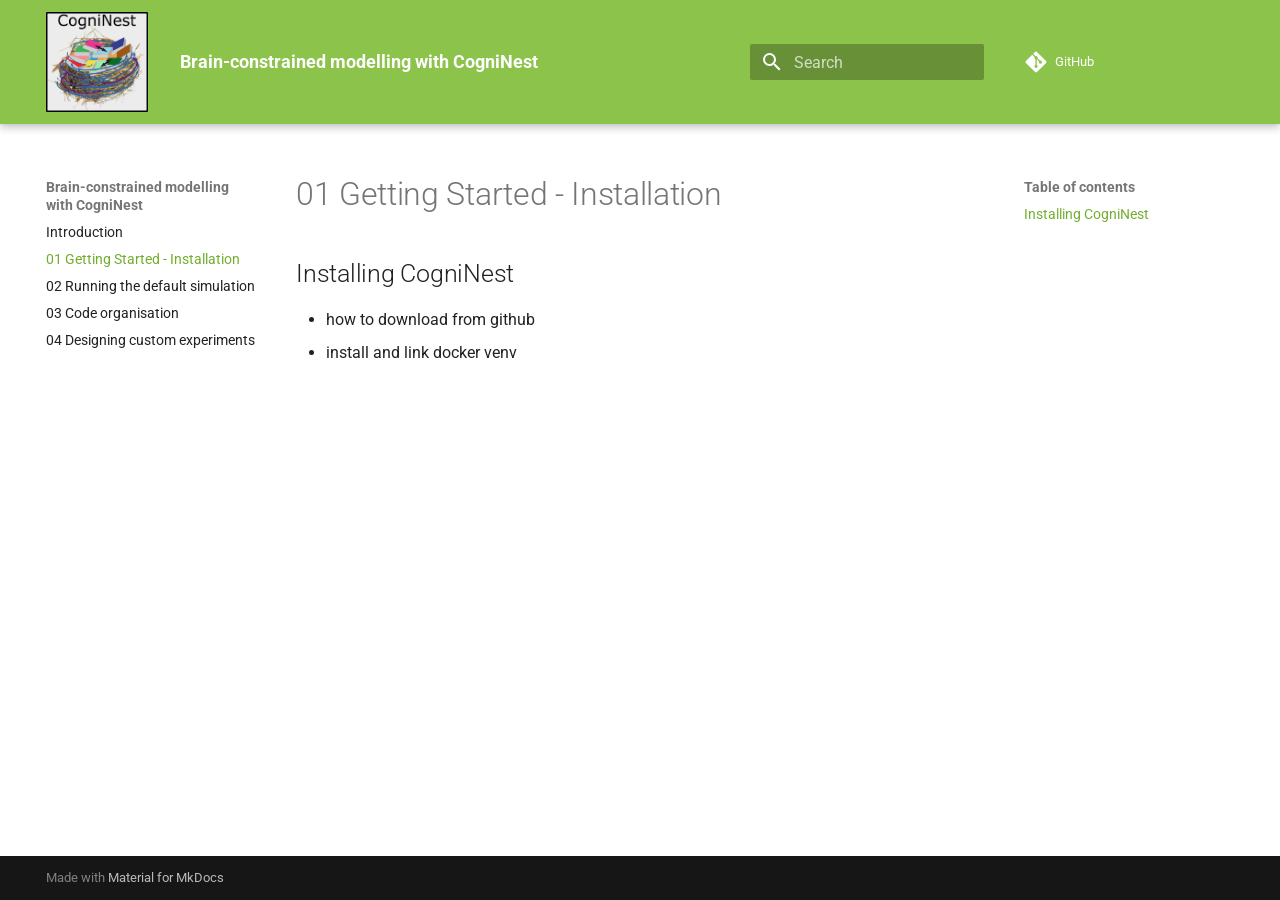
==== commit 8775ab70: "Deployed 15a9812 with MkDocs version: 1.6.1" ====
--- a/01 Getting started/index.html
+++ b/01 Getting started/index.html
@@ -327,39 +327,6 @@
   
 </li>
       
-        <li class="md-nav__item">
-  <a href="#running-a-first-simulation" class="md-nav__link">
-    <span class="md-ellipsis">
-      
-        Running a first simulation
-      
-    </span>
-  </a>
-  
-</li>
-      
-        <li class="md-nav__item">
-  <a href="#_1" class="md-nav__link">
-    <span class="md-ellipsis">
-      
-        
-      
-    </span>
-  </a>
-  
-</li>
-      
-        <li class="md-nav__item">
-  <a href="#nice-to-haves-not-crucial-for-shipping-the-documentation" class="md-nav__link">
-    <span class="md-ellipsis">
-      
-        Nice to haves, not crucial for shipping the documentation
-      
-    </span>
-  </a>
-  
-</li>
-      
     </ul>
   
 </nav>
@@ -486,39 +453,6 @@
   
 </li>
       
-        <li class="md-nav__item">
-  <a href="#running-a-first-simulation" class="md-nav__link">
-    <span class="md-ellipsis">
-      
-        Running a first simulation
-      
-    </span>
-  </a>
-  
-</li>
-      
-        <li class="md-nav__item">
-  <a href="#_1" class="md-nav__link">
-    <span class="md-ellipsis">
-      
-        
-      
-    </span>
-  </a>
-  
-</li>
-      
-        <li class="md-nav__item">
-  <a href="#nice-to-haves-not-crucial-for-shipping-the-documentation" class="md-nav__link">
-    <span class="md-ellipsis">
-      
-        Nice to haves, not crucial for shipping the documentation
-      
-    </span>
-  </a>
-  
-</li>
-      
     </ul>
   
 </nav>
@@ -545,32 +479,6 @@
 <li>how to download from github</li>
 <li>install and link docker venv</li>
 </ul>
-<h2 id="running-a-first-simulation">Running a first simulation</h2>
-<h2 id="_1"></h2>
-<p>The examples in this tutorial require some background knowledge in Python, brain-constrained neural network modelling and navigating a Docker environment.</p>
-<p><strong>Python</strong></p>
-<ul>
-<li>Variables and functions</li>
-<li>Constants</li>
-<li>Libraries</li>
-<li>Object-oriented programming/classes</li>
-</ul>
-<p><strong>Brain-constrained neural network modelling</strong></p>
-<ul>
-<li>Long-term potentiation (LTP) and long-term depression (LTD)</li>
-<li>Membrane potentials</li>
-<li>Action potentials/spikes</li>
-<li>Brain constraints for cognitive modelling</li>
-</ul>
-<p><strong>Docker</strong></p>
-<ul>
-<li>Running a virtual environment</li>
-<li>Mounting folders</li>
-</ul>
-<h2 id="nice-to-haves-not-crucial-for-shipping-the-documentation">Nice to haves, not crucial for shipping the documentation</h2>
-<p>If you are not familiar with some of the concepts and terminology listed here, we provide some helpful sources and resources at the end of this section.
-<strong>Resources for Python</strong>: </p>
-<p><strong>Resources for brain-constrained neural network modelling:</strong></p>
 
 
 
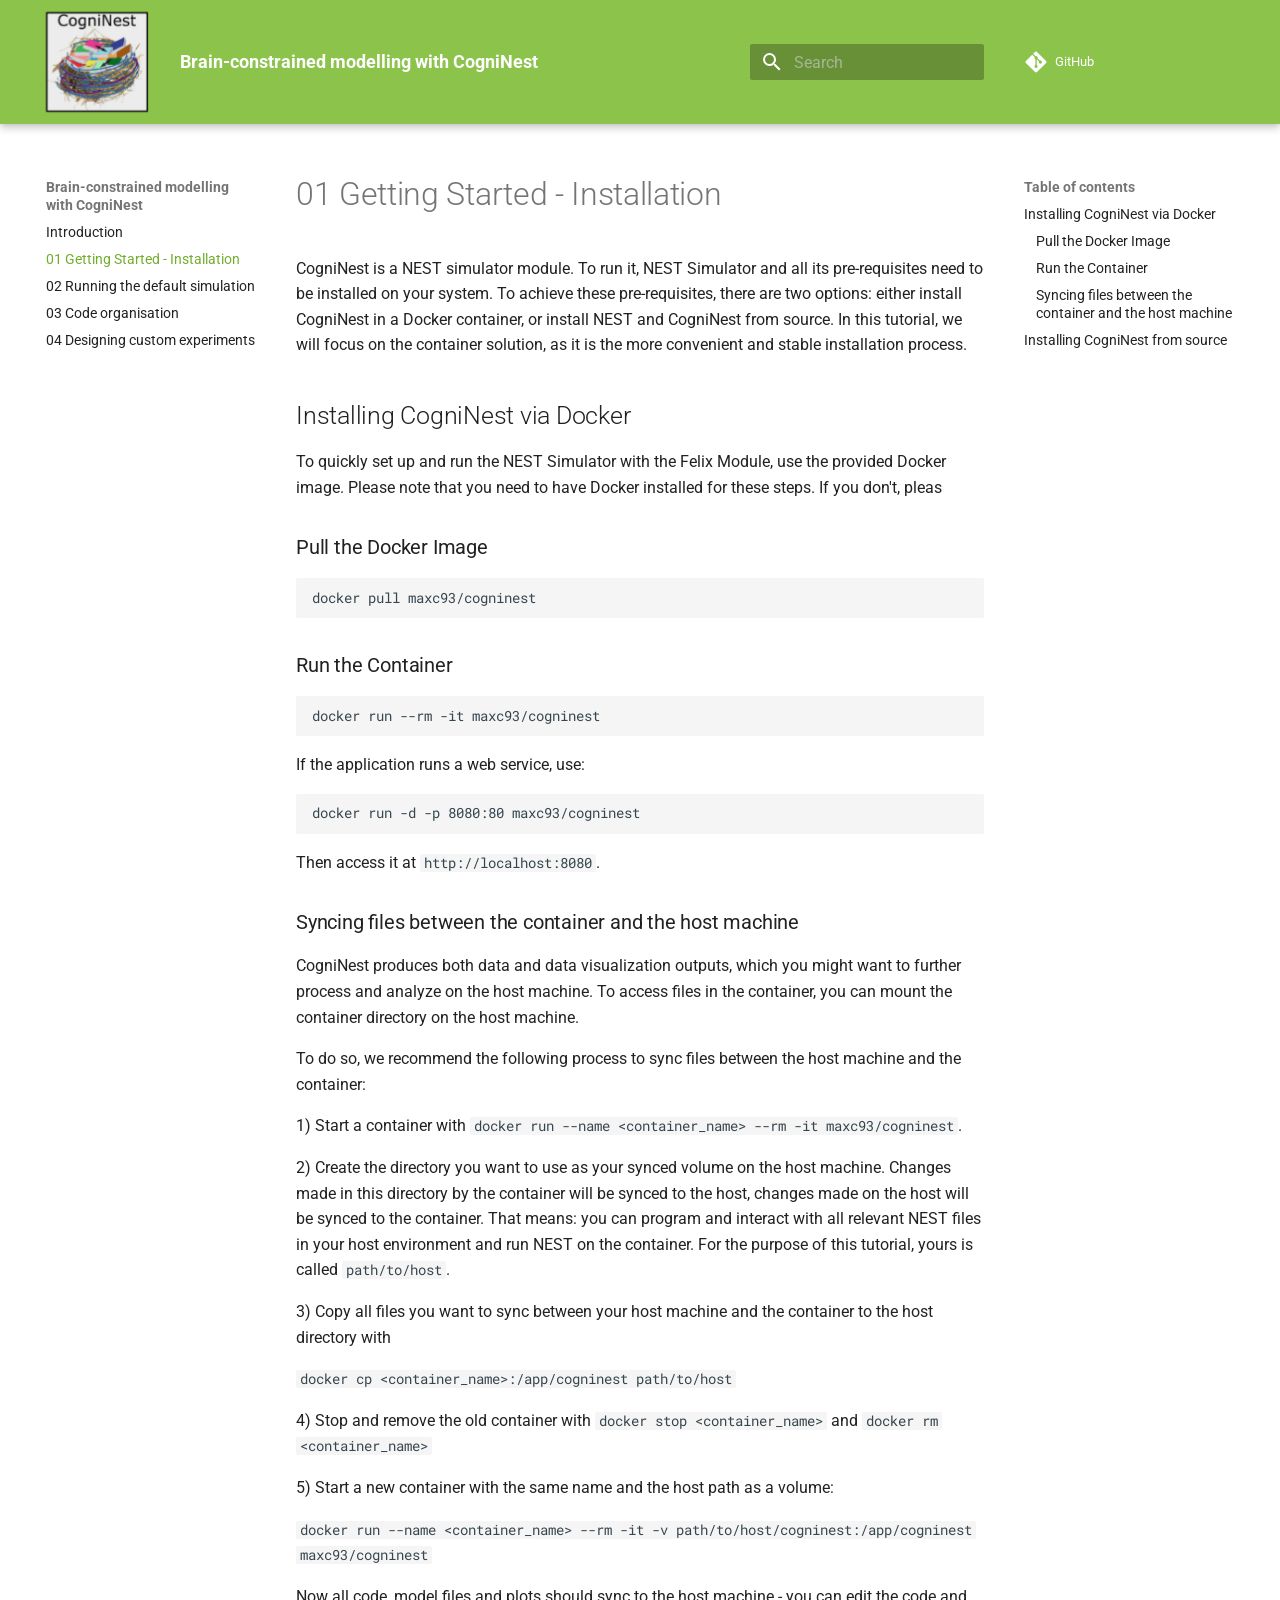
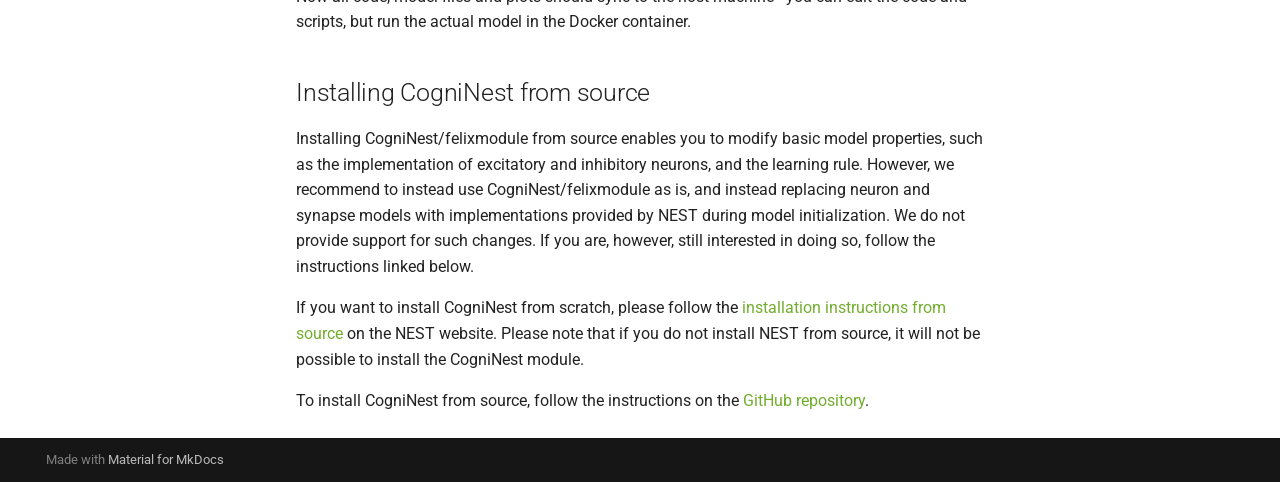
==== commit 0e612d68: "Deployed 15a9812 with MkDocs version: 1.6.1" ====
--- a/01 Getting started/index.html
+++ b/01 Getting started/index.html
@@ -317,10 +317,60 @@
     <ul class="md-nav__list" data-md-component="toc" data-md-scrollfix>
       
         <li class="md-nav__item">
-  <a href="#installing-cogninest" class="md-nav__link">
-    <span class="md-ellipsis">
-      
-        Installing CogniNest
+  <a href="#installing-cogninest-via-docker" class="md-nav__link">
+    <span class="md-ellipsis">
+      
+        Installing CogniNest via Docker
+      
+    </span>
+  </a>
+  
+    <nav class="md-nav" aria-label="Installing CogniNest via Docker">
+      <ul class="md-nav__list">
+        
+          <li class="md-nav__item">
+  <a href="#pull-the-docker-image" class="md-nav__link">
+    <span class="md-ellipsis">
+      
+        Pull the Docker Image
+      
+    </span>
+  </a>
+  
+</li>
+        
+          <li class="md-nav__item">
+  <a href="#run-the-container" class="md-nav__link">
+    <span class="md-ellipsis">
+      
+        Run the Container
+      
+    </span>
+  </a>
+  
+</li>
+        
+          <li class="md-nav__item">
+  <a href="#syncing-files-between-the-container-and-the-host-machine" class="md-nav__link">
+    <span class="md-ellipsis">
+      
+        Syncing files between the container and the host machine
+      
+    </span>
+  </a>
+  
+</li>
+        
+      </ul>
+    </nav>
+  
+</li>
+      
+        <li class="md-nav__item">
+  <a href="#installing-cogninest-from-source" class="md-nav__link">
+    <span class="md-ellipsis">
+      
+        Installing CogniNest from source
       
     </span>
   </a>
@@ -443,10 +493,60 @@
     <ul class="md-nav__list" data-md-component="toc" data-md-scrollfix>
       
         <li class="md-nav__item">
-  <a href="#installing-cogninest" class="md-nav__link">
-    <span class="md-ellipsis">
-      
-        Installing CogniNest
+  <a href="#installing-cogninest-via-docker" class="md-nav__link">
+    <span class="md-ellipsis">
+      
+        Installing CogniNest via Docker
+      
+    </span>
+  </a>
+  
+    <nav class="md-nav" aria-label="Installing CogniNest via Docker">
+      <ul class="md-nav__list">
+        
+          <li class="md-nav__item">
+  <a href="#pull-the-docker-image" class="md-nav__link">
+    <span class="md-ellipsis">
+      
+        Pull the Docker Image
+      
+    </span>
+  </a>
+  
+</li>
+        
+          <li class="md-nav__item">
+  <a href="#run-the-container" class="md-nav__link">
+    <span class="md-ellipsis">
+      
+        Run the Container
+      
+    </span>
+  </a>
+  
+</li>
+        
+          <li class="md-nav__item">
+  <a href="#syncing-files-between-the-container-and-the-host-machine" class="md-nav__link">
+    <span class="md-ellipsis">
+      
+        Syncing files between the container and the host machine
+      
+    </span>
+  </a>
+  
+</li>
+        
+      </ul>
+    </nav>
+  
+</li>
+      
+        <li class="md-nav__item">
+  <a href="#installing-cogninest-from-source" class="md-nav__link">
+    <span class="md-ellipsis">
+      
+        Installing CogniNest from source
       
     </span>
   </a>
@@ -474,11 +574,34 @@
 
 
 <h1 id="01-getting-started-installation">01 Getting Started - Installation</h1>
-<h2 id="installing-cogninest">Installing CogniNest</h2>
-<ul>
-<li>how to download from github</li>
-<li>install and link docker venv</li>
-</ul>
+<p>CogniNest is a NEST simulator module. To run it, NEST Simulator and all its pre-requisites need to be installed on your system. To achieve these pre-requisites, there are two options: either install CogniNest in a Docker container, or install NEST and CogniNest from source. In this tutorial, we will focus on the container solution, as it is the more convenient and stable installation process.</p>
+<h2 id="installing-cogninest-via-docker">Installing CogniNest via Docker</h2>
+<p>To quickly set up and run the NEST Simulator with the Felix Module, use the provided Docker image. Please note that you need to have Docker installed for these steps. If you don't, pleas</p>
+<h3 id="pull-the-docker-image">Pull the Docker Image</h3>
+<pre><code>docker pull maxc93/cogninest
+</code></pre>
+<h3 id="run-the-container">Run the Container</h3>
+<pre><code>docker run --rm -it maxc93/cogninest
+</code></pre>
+<p>If the application runs a web service, use:</p>
+<pre><code>docker run -d -p 8080:80 maxc93/cogninest
+</code></pre>
+<p>Then access it at <code>http://localhost:8080</code>.</p>
+<h3 id="syncing-files-between-the-container-and-the-host-machine">Syncing files between the container and the host machine</h3>
+<p>CogniNest produces both data and data visualization outputs, which you might want to further process and analyze on the host machine. To access files in the container, you can mount the container directory on the host machine.</p>
+<p>To do so, we recommend the following process to sync files between the host machine and the container:</p>
+<p>1) Start a container with <code>docker run --name &lt;container_name&gt; --rm -it maxc93/cogninest</code>.</p>
+<p>2) Create the directory you want to use as your synced volume on the host machine. Changes made in this directory by the container will be synced to the host, changes made on the host will be synced to the container. That means: you can program and interact with all relevant NEST files in your host environment and run NEST on the container. For the purpose of this tutorial, yours is called <code>path/to/host</code>.</p>
+<p>3) Copy all files you want to sync between your host machine and the container to the host directory with</p>
+<p><code>docker cp &lt;container_name&gt;:/app/cogninest path/to/host</code></p>
+<p>4) Stop and remove the old container with <code>docker stop &lt;container_name&gt;</code> and <code>docker rm &lt;container_name&gt;</code></p>
+<p>5) Start a new container with the same name and the host path as a volume:</p>
+<p><code>docker run --name &lt;container_name&gt; --rm -it -v path/to/host/cogninest:/app/cogninest maxc93/cogninest</code></p>
+<p>Now all code, model files and plots should sync to the host machine - you can edit the code and scripts, but run the actual model in the Docker container.</p>
+<h2 id="installing-cogninest-from-source">Installing CogniNest from source</h2>
+<p>Installing CogniNest/felixmodule from source enables you to modify basic model properties, such as the implementation of excitatory and inhibitory neurons, and the learning rule. However, we recommend to instead use CogniNest/felixmodule as is, and instead replacing neuron and synapse models with implementations provided by NEST during model initialization. We do not provide support for such changes. If you are, however, still interested in doing so, follow the instructions linked below.</p>
+<p>If you want to install CogniNest from scratch, please follow the <a href="https://nest-simulator.readthedocs.io/en/stable/installation/">installation instructions from source</a> on the NEST website. Please note that if you do not install NEST from source, it will not be possible to install the CogniNest module.</p>
+<p>To install CogniNest from source, follow the instructions on the <a href="https://github.com/MaximeCarriere/cogninest">GitHub repository</a>.</p>
 
 
 
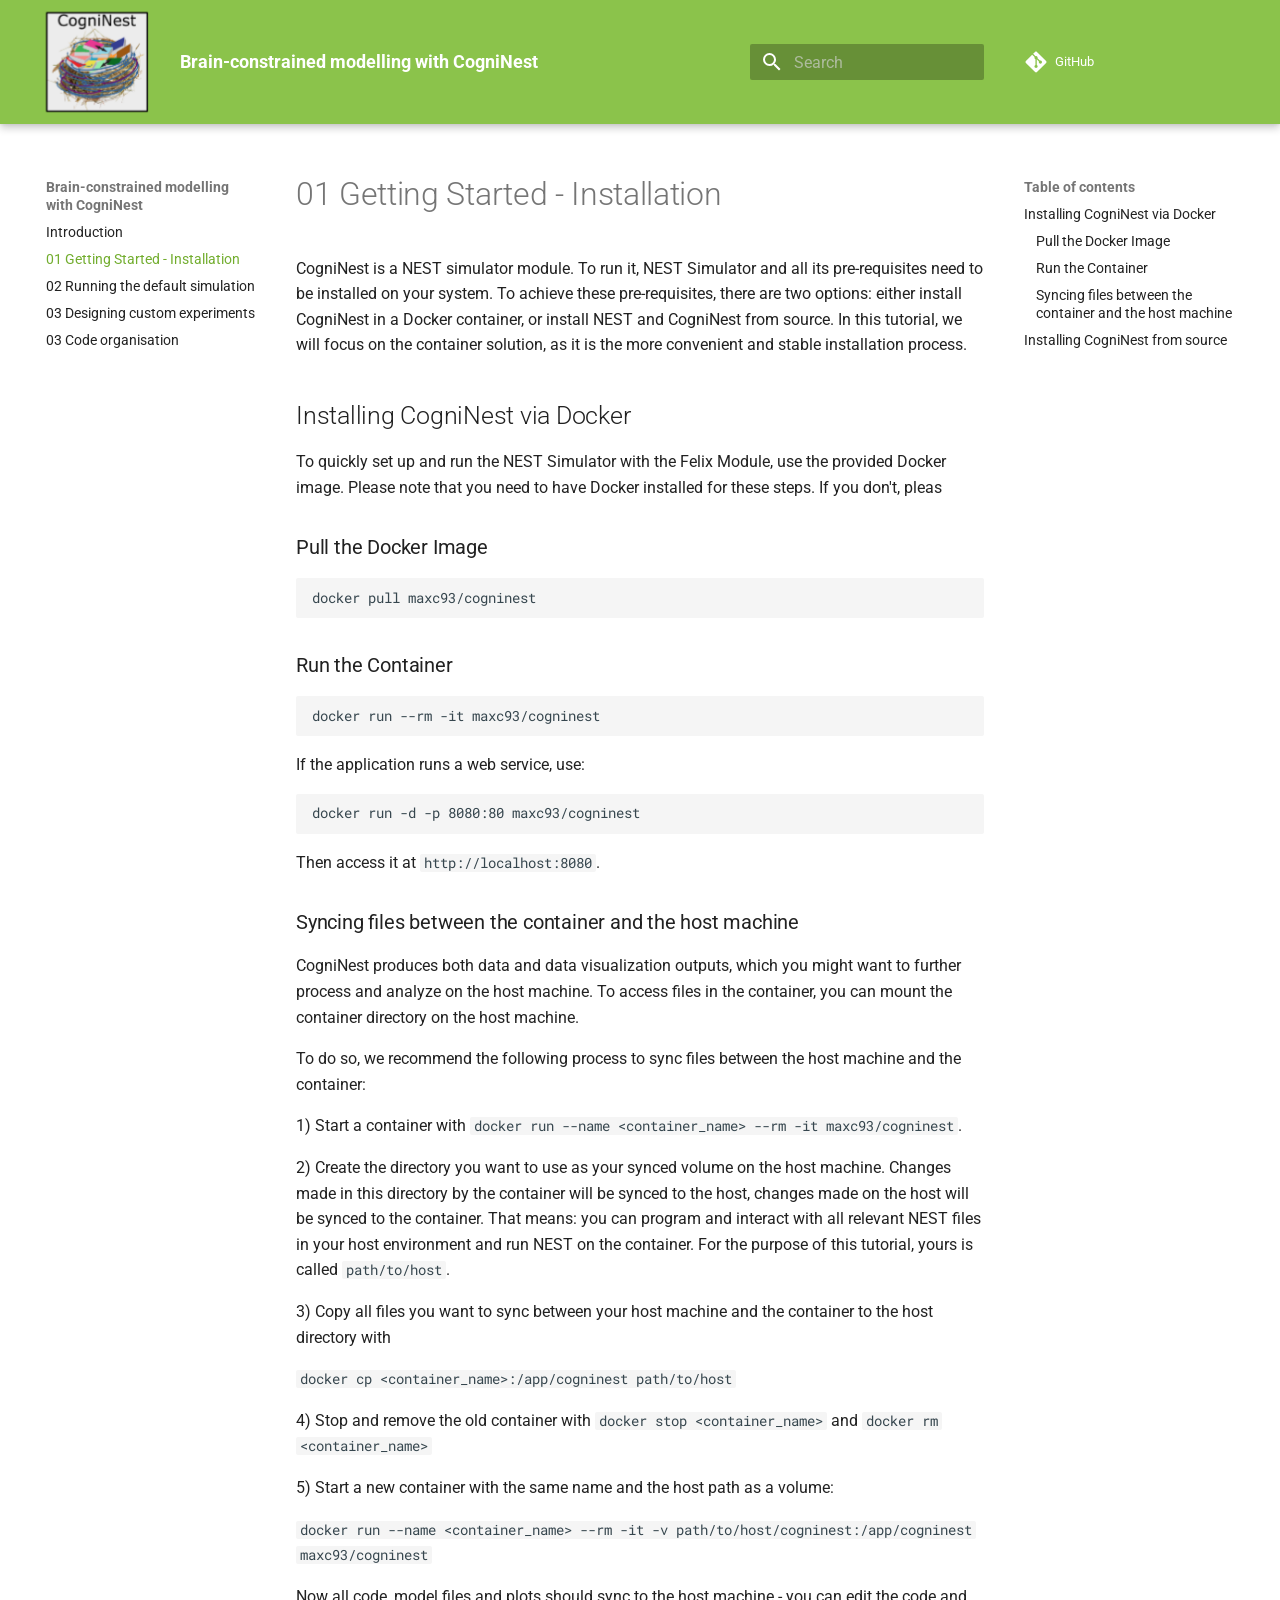
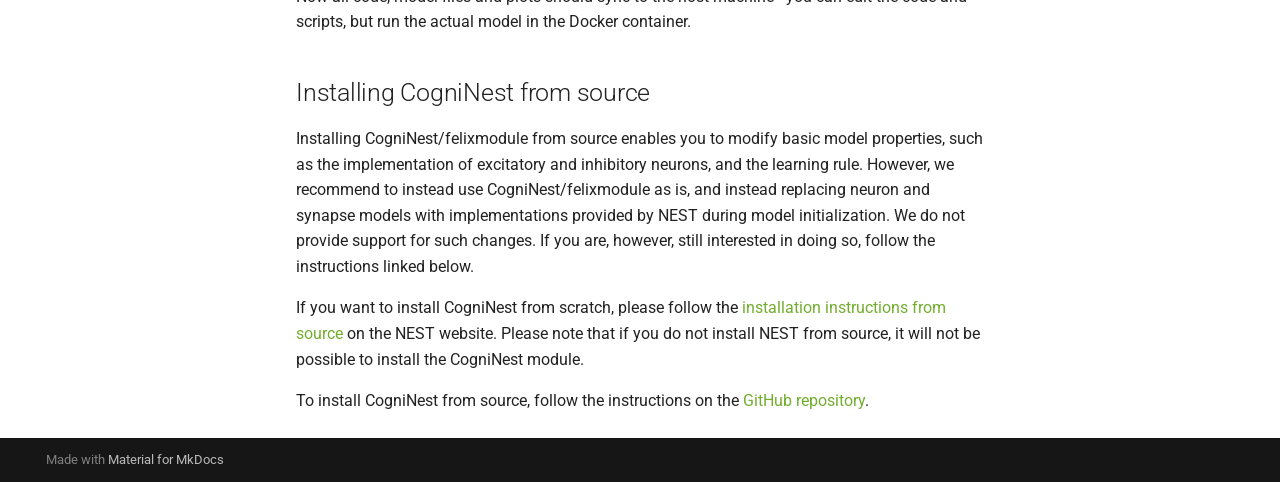
==== commit c5c0d9db: "Deployed 2089ad5 with MkDocs version: 1.6.1" ====
--- a/01 Getting started/index.html
+++ b/01 Getting started/index.html
@@ -419,14 +419,14 @@
   
   
     <li class="md-nav__item">
-      <a href="../03%20Code%20organisation/" class="md-nav__link">
+      <a href="../03%20Designing%20custom%20experiments/" class="md-nav__link">
         
   
   
   <span class="md-ellipsis">
     
   
-    03 Code organisation
+    03 Designing custom experiments
   
 
     
@@ -446,14 +446,14 @@
   
   
     <li class="md-nav__item">
-      <a href="../04%20Designing%20custom%20experiments/" class="md-nav__link">
+      <a href="../04%20Code%20organisation_draft/" class="md-nav__link">
         
   
   
   <span class="md-ellipsis">
     
   
-    04 Designing custom experiments
+    03 Code organisation
   
 
     
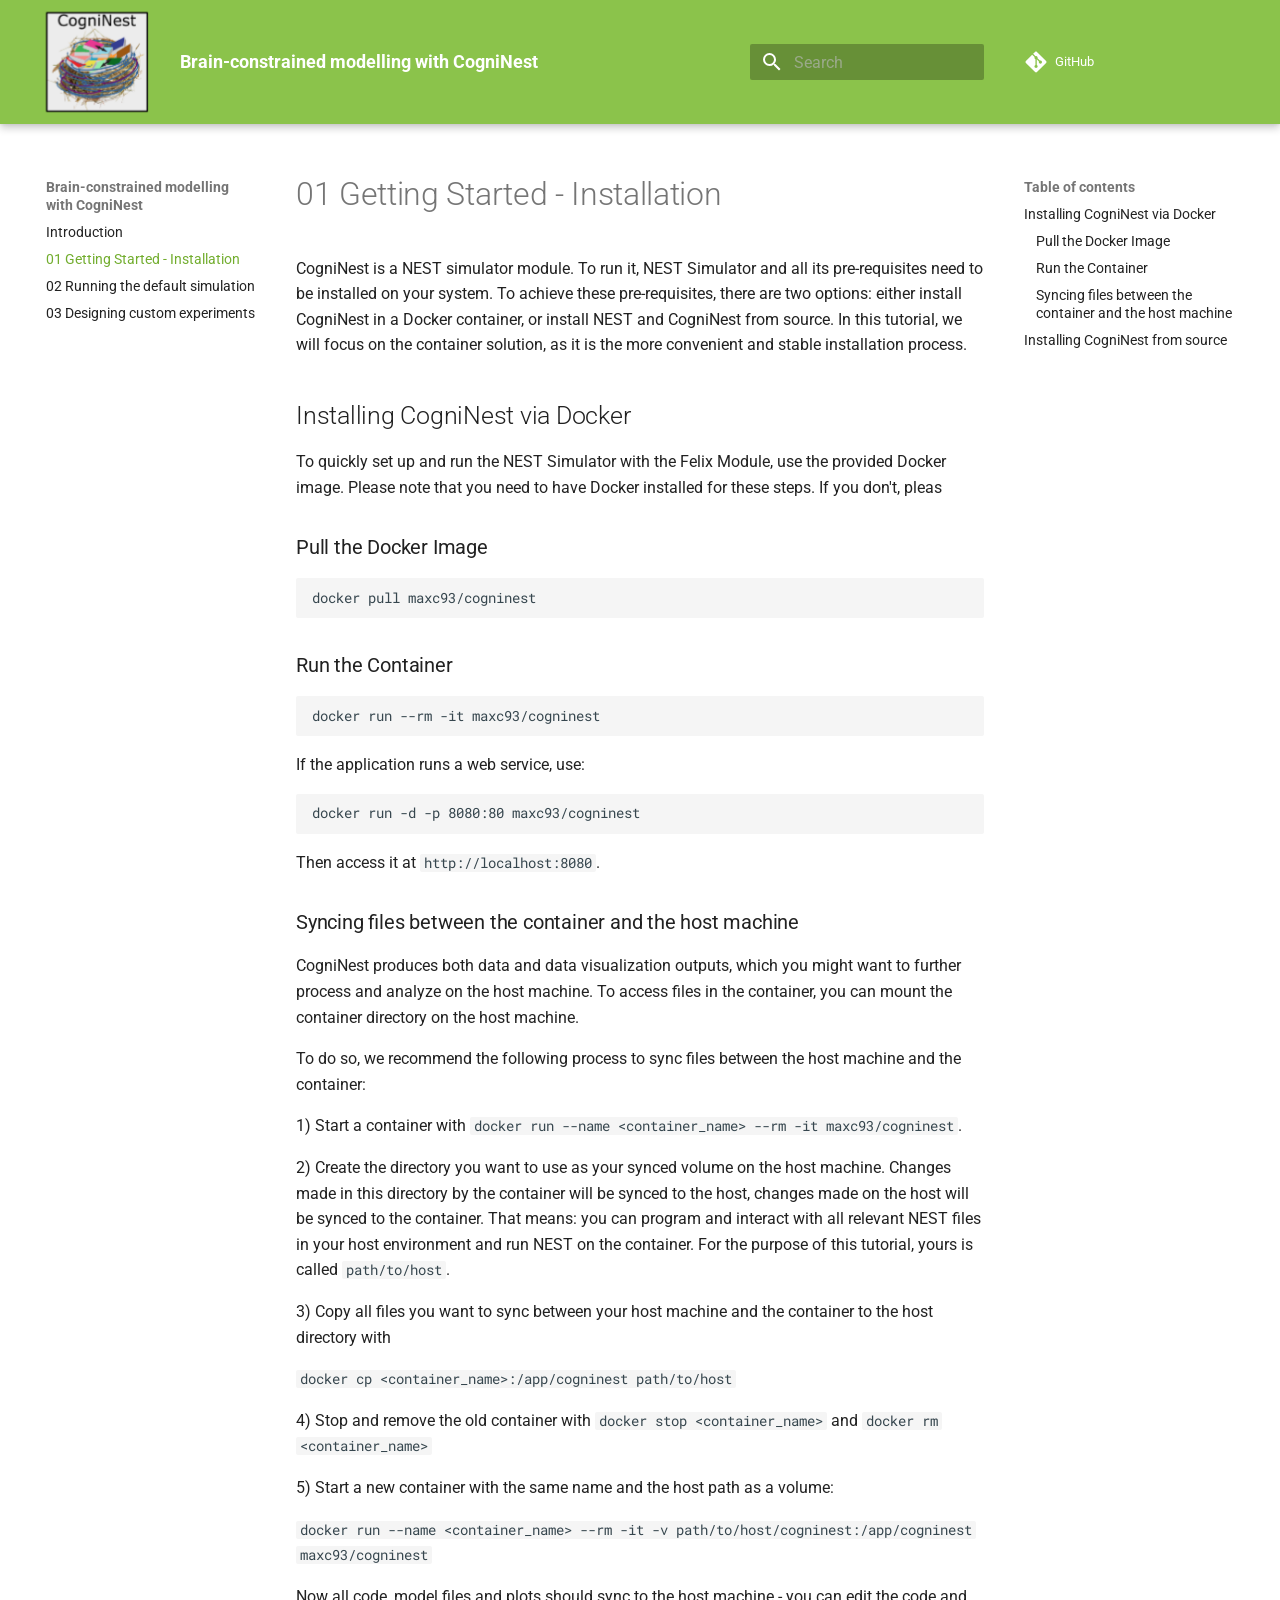
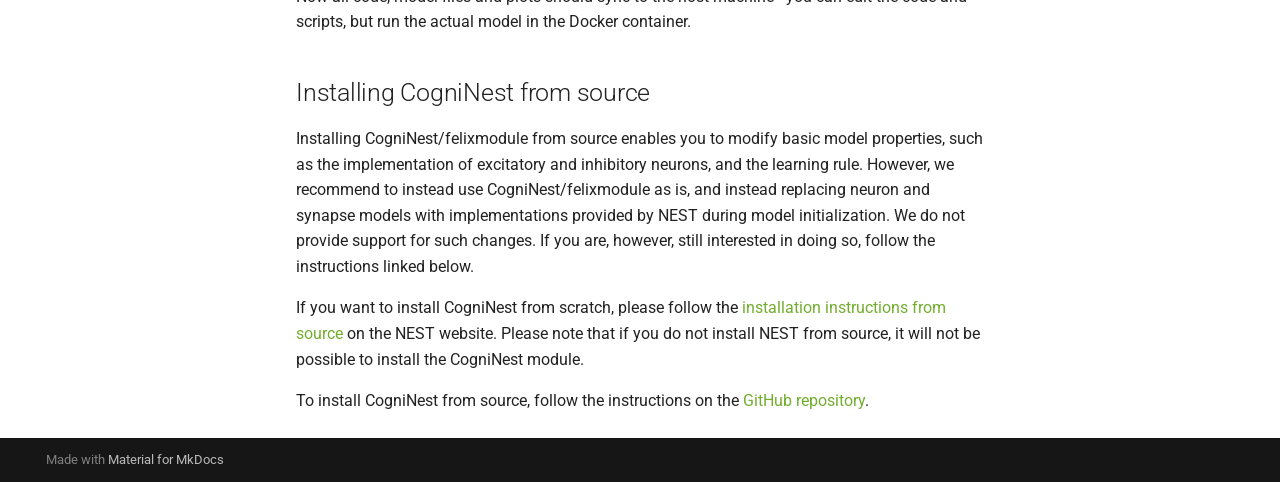
==== commit 3c016935: "Deployed 2089ad5 with MkDocs version: 1.6.1" ====
--- a/01 Getting started/index.html
+++ b/01 Getting started/index.html
@@ -427,33 +427,6 @@
     
   
     03 Designing custom experiments
-  
-
-    
-  </span>
-  
-  
-
-      </a>
-    </li>
-  
-
-    
-      
-      
-  
-  
-  
-  
-    <li class="md-nav__item">
-      <a href="../04%20Code%20organisation_draft/" class="md-nav__link">
-        
-  
-  
-  <span class="md-ellipsis">
-    
-  
-    03 Code organisation
   
 
     
